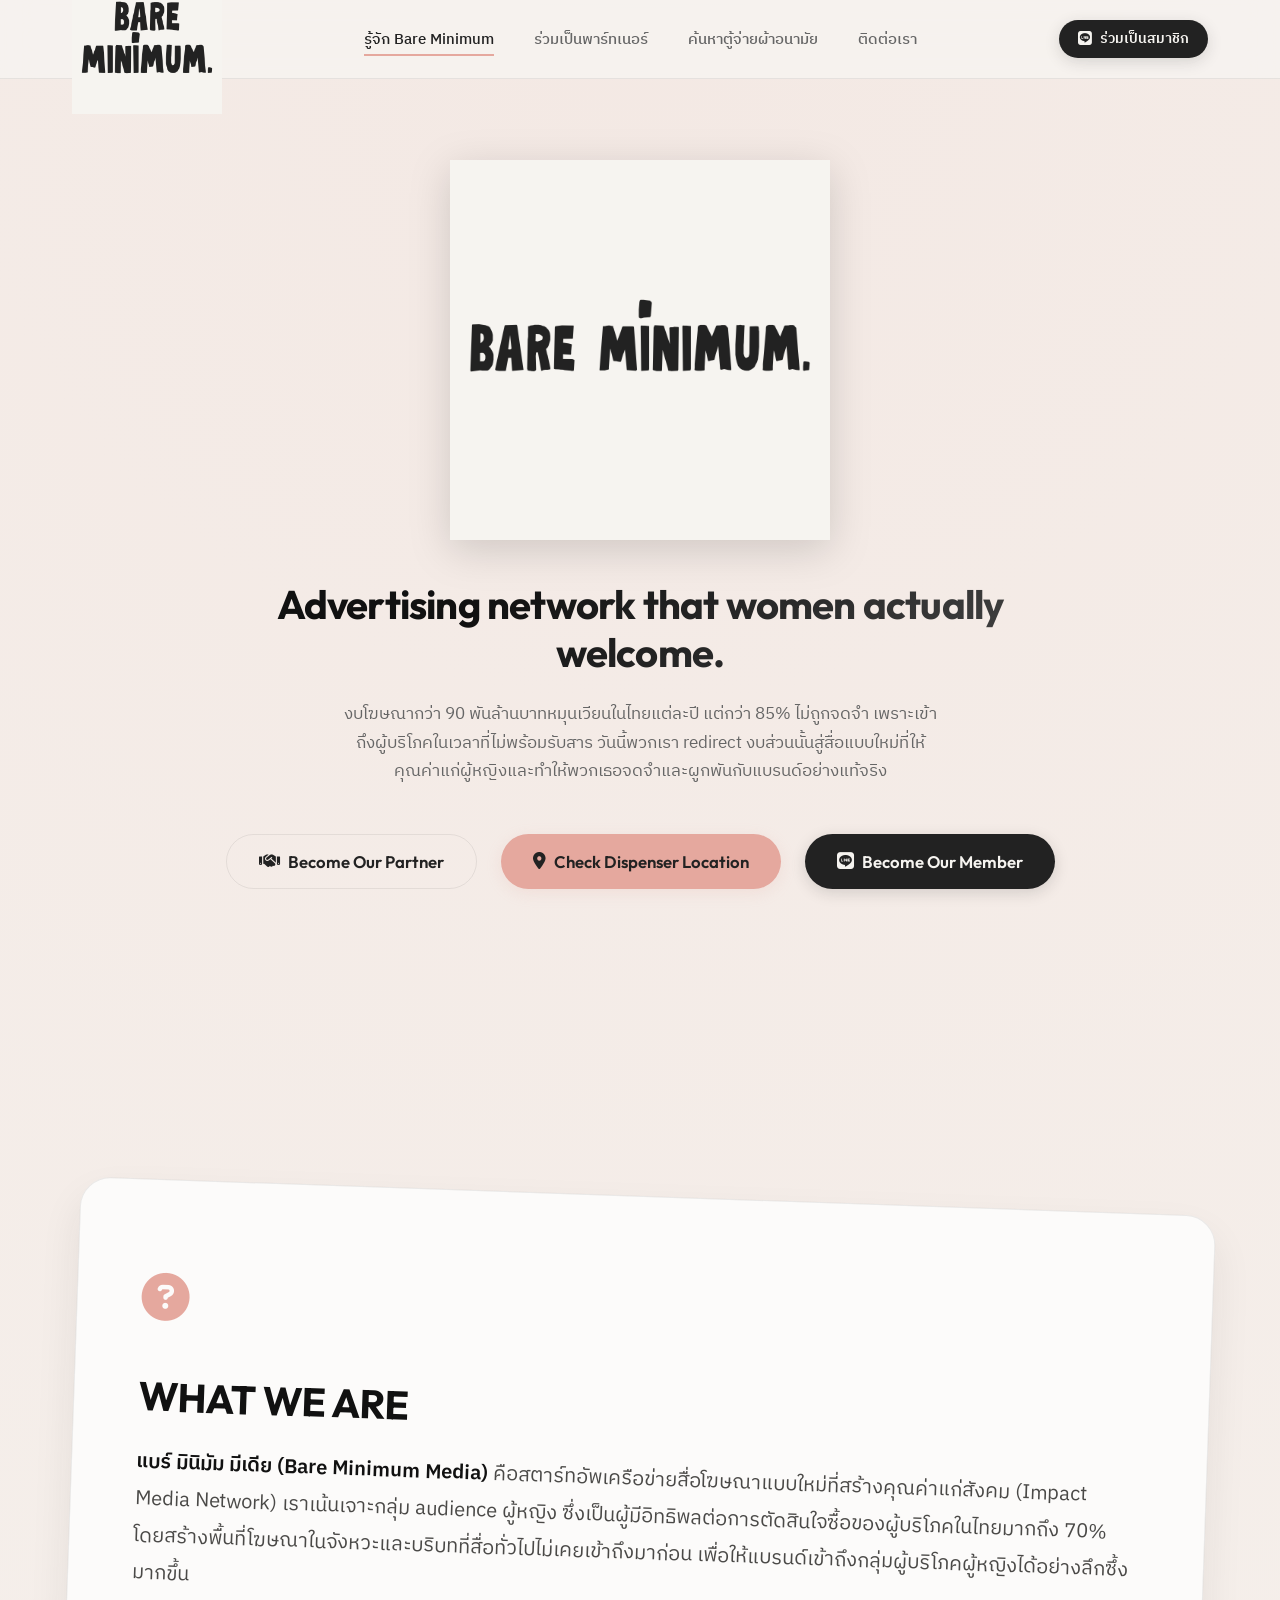
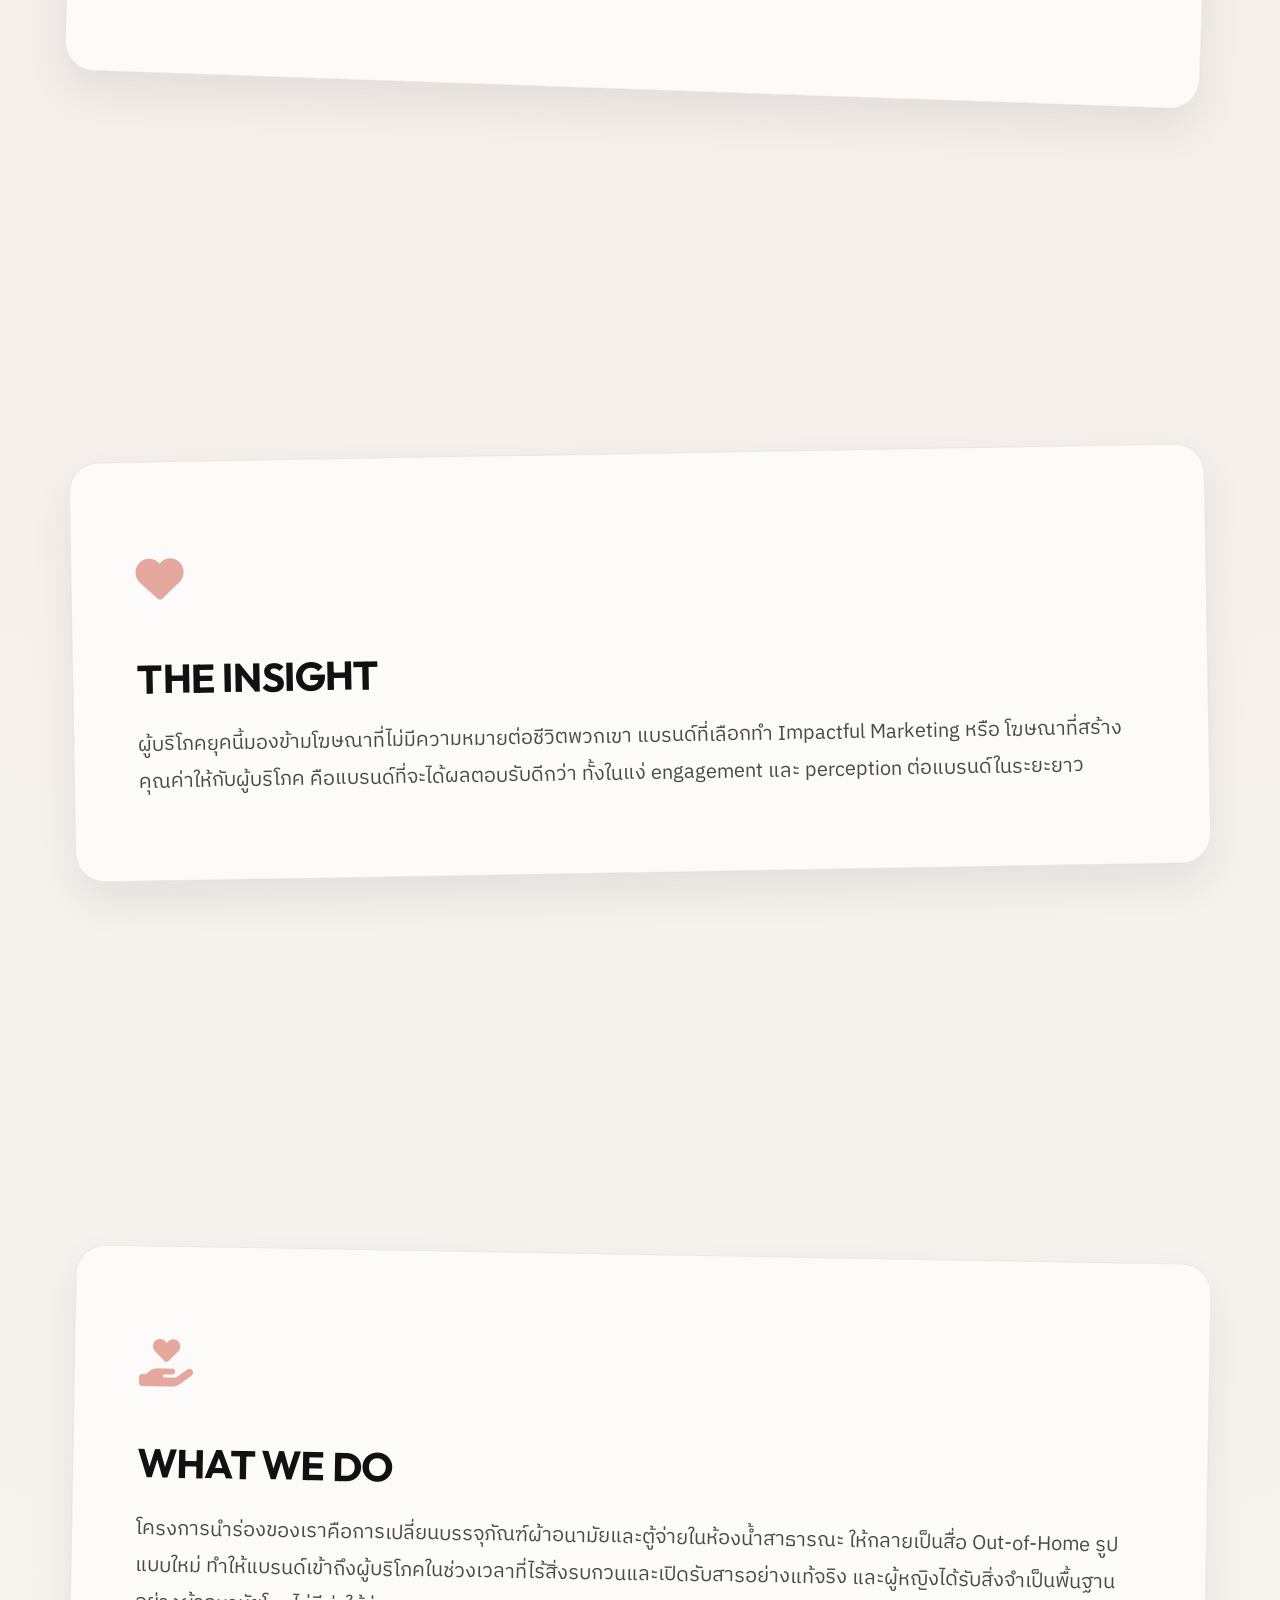
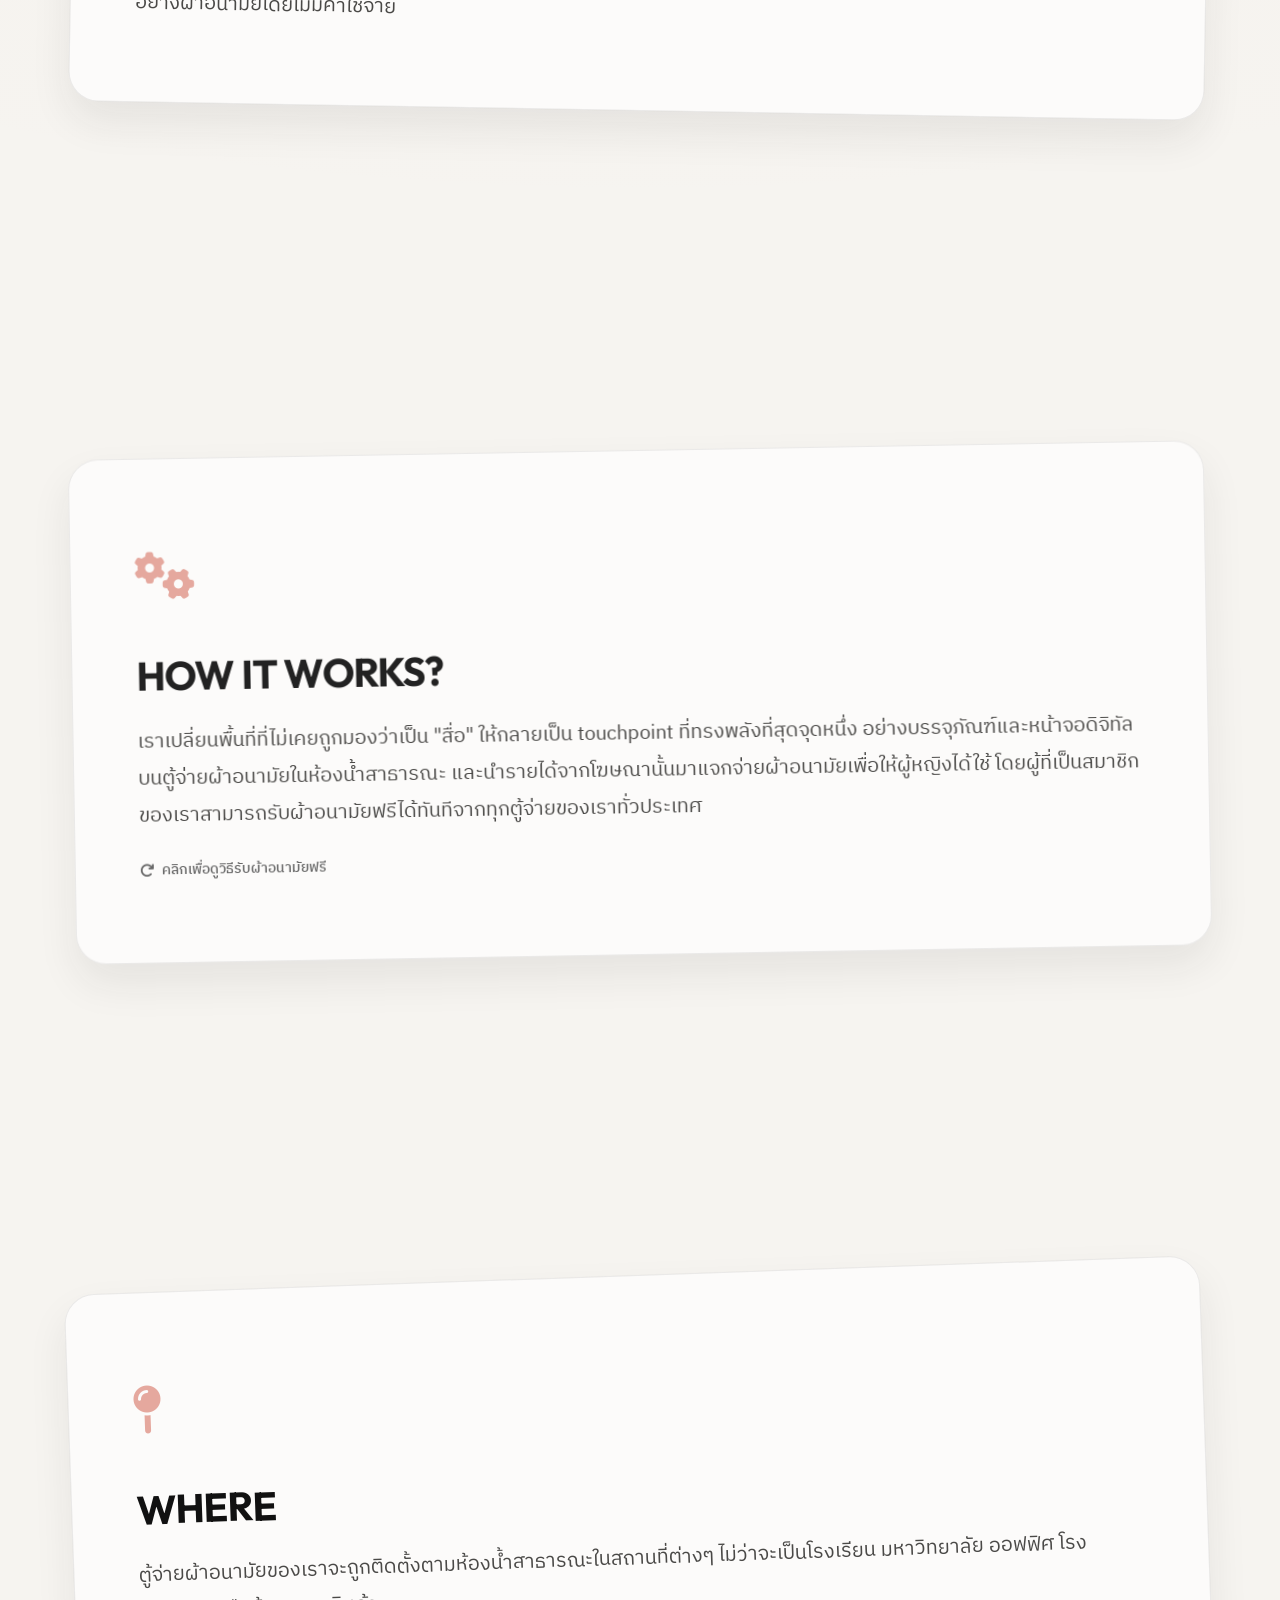
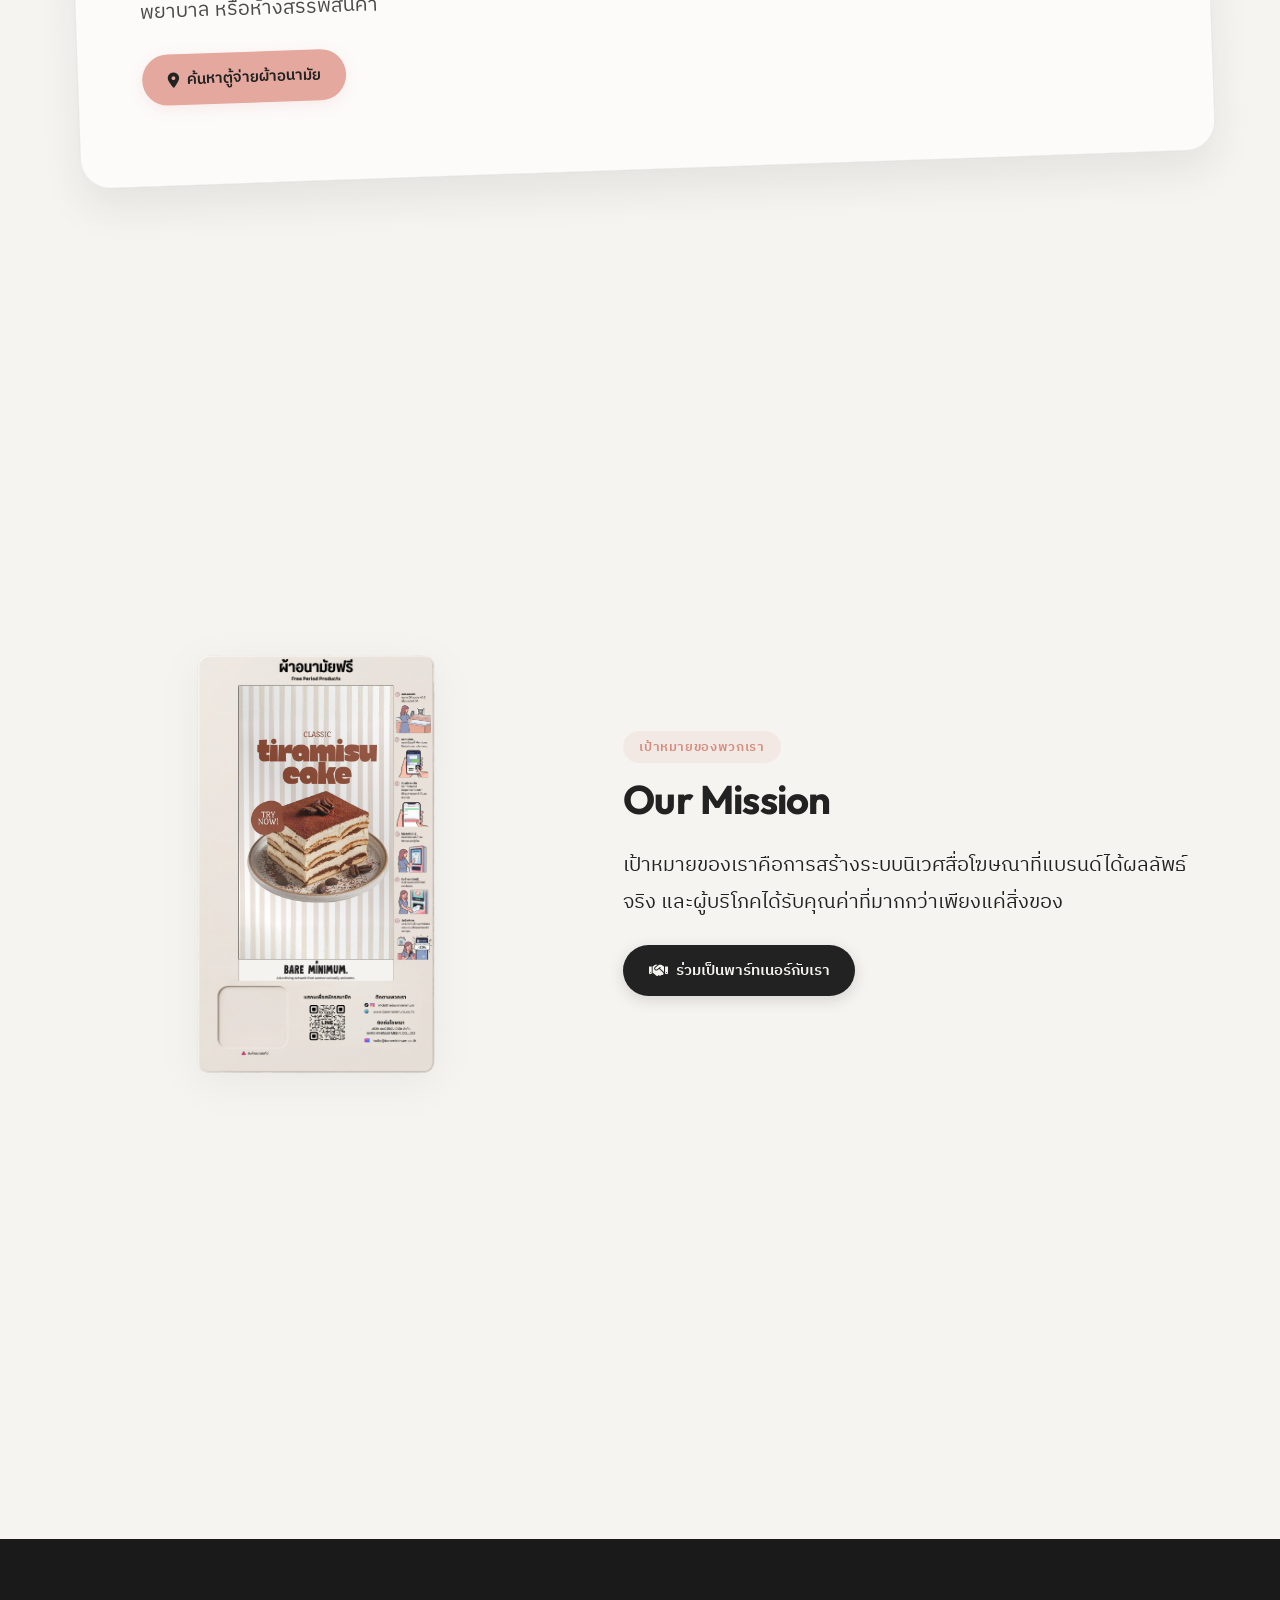
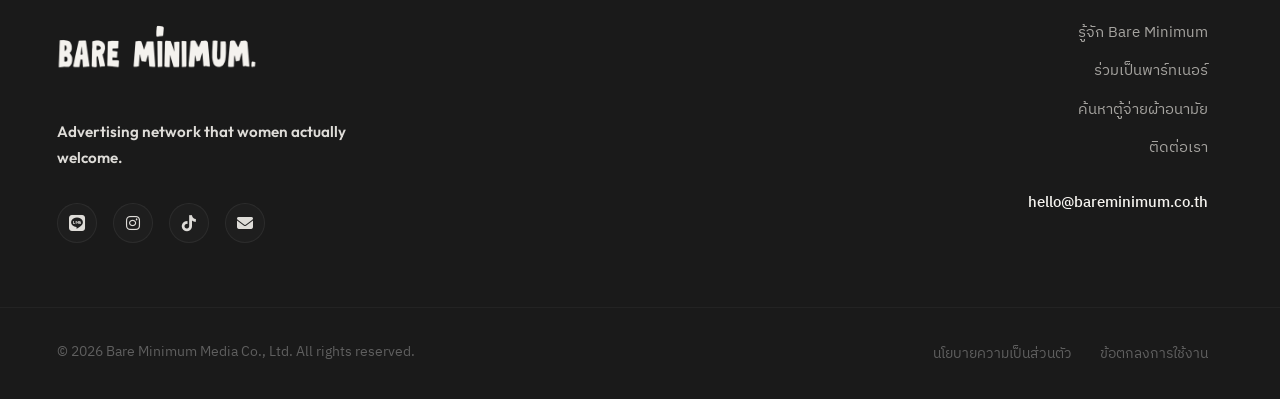
==== index.html @ 9dc44854 "refactor: rename .mission-logo-img to .mission-dispenser-img and update SVG assets" ====
<!DOCTYPE html>
<html lang="th">

<head>
    <meta charset="UTF-8">
    <meta name="viewport" content="width=device-width, initial-scale=1.0">
    <title>Bare Minimum Media | เครือข่ายสื่อโฆษณาเพื่อผู้หญิง</title>

    <!-- SEO Meta Tags -->
    <meta name="description"
        content="Bare Minimum Media เครือข่ายสื่อโฆษณา Out-of-Home (OOH) รูปแบบใหม่ในประเทศไทย เจาะกลุ่มเป้าหมายผู้หญิง 100% ผ่านนวัตกรรมการแจกผ้าอนามัยฟรีด้วยโมเดลโฆษณาที่ให้คุณค่าแก่สังคม">
    <meta name="keywords"
        content="สื่อโฆษณา OOH, OOH Media, Media Network, สื่อโฆษณานอกบ้าน, โฆษณาเจาะกลุ่มผู้หญิง, Impact Media Network, โฆษณาในห้องน้ำ, สื่อทางเลือกใหม่, ผ้าอนามัยฟรี, ตู้จ่ายผ้าอนามัย, สตาร์ทอัพไทย, Bare Minimum, Bare Minimum Media">

    <!-- Open Graph Meta Tags -->
    <meta property="og:title" content="Bare Minimum Media | เครือข่ายสื่อโฆษณาเพื่อผู้หญิง">
    <meta property="og:description"
        content="เครือข่ายสื่อโฆษณา Out-of-Home (OOH) รูปแบบใหม่ในประเทศไทย เจาะกลุ่มเป้าหมายผู้หญิง 100% ผ่านนวัตกรรมการแจกผ้าอนามัยฟรี">
    <meta property="og:image" content="assets/Logo.png">
    <meta property="og:type" content="website">

    <!-- Fonts -->
    <link rel="preconnect" href="https://fonts.googleapis.com">
    <link rel="preconnect" href="https://fonts.gstatic.com" crossorigin>
    <link
        href="https://fonts.googleapis.com/css2?family=Outfit:wght@300;400;600;700;800&family=IBM+Plex+Sans+Thai:wght@300;400;500;600;700&display=swap"
        rel="stylesheet">

    <!-- FontAwesome for Icons -->
    <link rel="stylesheet" href="https://cdnjs.cloudflare.com/ajax/libs/font-awesome/6.4.0/css/all.min.css">

    <!-- Custom CSS -->
    <link rel="stylesheet" href="style.css?v=3.0">
</head>

<body>

    <!-- Navigation Header -->
    <header class="header">
        <div class="nav-container">
            <a href="#" class="logo-link">
                <img src="assets/2.png" alt="Bare Minimum Logo" class="header-logo">
            </a>

            <nav class="nav-menu">
                <a href="./" class="nav-link">รู้จัก Bare Minimum</a>
                <a href="advertisers" class="nav-link">ร่วมเป็นพาร์ทเนอร์</a>
                <a href="locations" class="nav-link">ค้นหาตู้จ่ายผ้าอนามัย</a>
                <a href="contact" class="nav-link">ติดต่อเรา</a>
            </nav>

            <div class="nav-actions">
                <a href="https://lin.ee/QVbHF6t" class="btn btn-primary btn-sm btn-member-trigger">
                    <i class="fab fa-line"></i> ร่วมเป็นสมาชิก
                </a>
            </div>

            <button class="mobile-menu-toggle" id="menu-toggle" aria-label="Toggle Menu">
                <span class="bar"></span>
                <span class="bar"></span>
                <span class="bar"></span>
            </button>
        </div>
    </header>

    <!-- Mobile Navigation Drawer -->
    <div class="mobile-nav" id="mobile-nav">
        <a href="./" class="mobile-nav-link">รู้จัก Bare Minimum</a>
        <a href="advertisers" class="mobile-nav-link">ร่วมเป็นพาร์ทเนอร์</a>
        <a href="locations" class="mobile-nav-link">ค้นหาตู้จ่ายผ้าอนามัย</a>
        <a href="contact" class="mobile-nav-link">ติดต่อเรา</a>
        <a href="https://lin.ee/QVbHF6t" class="btn btn-primary btn-member-trigger" style="margin-top: 1.5rem;">
            <i class="fab fa-line"></i> ร่วมเป็นสมาชิก
        </a>
    </div>

    <!-- Main Content -->
    <main>

        <!-- Hero & Introduction Section -->
        <section id="about" class="hero-section">
            <div class="container hero-container">
                <!-- Center Big Logo -->
                <div class="hero-logo-wrapper">
                    <img src="assets/Logo.png" alt="Bare Minimum Logo" class="hero-logo" id="hero-logo-img">
                </div>

                <h1 class="hero-tagline">Advertising network that women actually welcome.</h1>
                <p class="hero-description-main">
                    งบโฆษณากว่า 90 พันล้านบาทหมุนเวียนในไทยแต่ละปี แต่กว่า 85% ไม่ถูกจดจำ
                    เพราะเข้าถึงผู้บริโภคในเวลาที่ไม่พร้อมรับสาร
                    วันนี้พวกเรา redirect
                    งบส่วนนั้นสู่สื่อแบบใหม่ที่ให้คุณค่าแก่ผู้หญิงและทำให้พวกเธอจดจำและผูกพันกับแบรนด์อย่างแท้จริง
                </p>
                <!--<p class="hero-subtitle-english">Advertising network that women actually welcome.</p>-->

                <!-- 3 Quick Action Buttons -->
                <div class="hero-buttons">
                    <a href="advertisers" class="btn btn-outline btn-lg">
                        <i class="fas fa-handshake"></i> Become Our Partner
                    </a>
                    <a href="locations" class="btn btn-secondary btn-lg">
                        <i class="fas fa-map-marker-alt"></i> Check Dispenser Location
                    </a>
                    <a href="https://lin.ee/QVbHF6t" class="btn btn-primary btn-lg btn-member-trigger">
                        <i class="fab fa-line"></i> Become Our Member
                    </a>
                </div>

                <!-- Intro Details Sticky Stacking Section -->
                <div class="intro-stack-container">
                    <!-- Card 1: "WHAT WE ARE" -->
                    <div class="intro-sticky-wrapper" style="--card-index: 0;">
                        <div class="intro-card intro-stacked-card card-rotate-2" data-reveal>
                            <div class="card-icon"><i class="fas fa-question-circle"></i></div>
                            <h2>WHAT WE ARE</h2>
                            <p><strong>แบร์ มินิมัม มีเดีย (Bare Minimum Media)</strong>
                                คือสตาร์ทอัพเครือข่ายสื่อโฆษณาแบบใหม่ที่สร้างคุณค่าแก่สังคม (Impact Media Network)
                                เราเน้นเจาะกลุ่ม audience ผู้หญิง
                                ซึ่งเป็นผู้มีอิทธิพลต่อการตัดสินใจซื้อของผู้บริโภคในไทยมากถึง 70%
                                โดยสร้างพื้นที่โฆษณาในจังหวะและบริบทที่สื่อทั่วไปไม่เคยเข้าถึงมาก่อน
                                เพื่อให้แบรนด์เข้าถึงกลุ่มผู้บริโภคผู้หญิงได้อย่างลึกซึ้งมากขึ้น
                            </p>
                        </div>
                    </div>

                    <!-- Card 2: THE INSIGHT -->
                    <div class="intro-sticky-wrapper" style="--card-index: 1;">
                        <div class="intro-card intro-stacked-card card-rotate-neg-1" data-reveal>
                            <div class="card-icon"><i class="fas fa-heart"></i></div>
                            <h2>THE INSIGHT</h2>
                            <p>ผู้บริโภคยุคนี้มองข้ามโฆษณาที่ไม่มีความหมายต่อชีวิตพวกเขา
                                แบรนด์ที่เลือกทำ Impactful Marketing หรือ โฆษณาที่สร้างคุณค่าให้กับผู้บริโภค
                                คือแบรนด์ที่จะได้ผลตอบรับดีกว่า ทั้งในแง่ engagement และ perception ต่อแบรนด์ในระยะยาว
                            </p>
                        </div>
                    </div>

                    <!-- Card 3: "WHAT WE DO" -->
                    <div class="intro-sticky-wrapper" style="--card-index: 2;">
                        <div class="intro-card intro-stacked-card card-rotate-1" data-reveal>
                            <div class="card-icon"><i class="fas fa-hand-holding-heart"></i></div>
                            <h2>WHAT WE DO</h2>
                            <p>โครงการนำร่องของเราคือการเปลี่ยนบรรจุภัณฑ์ผ้าอนามัยและตู้จ่ายในห้องน้ำสาธารณะ
                                ให้กลายเป็นสื่อ Out-of-Home รูปแบบใหม่
                                ทำให้แบรนด์เข้าถึงผู้บริโภคในช่วงเวลาที่ไร้สิ่งรบกวนและเปิดรับสารอย่างแท้จริง
                                และผู้หญิงได้รับสิ่งจำเป็นพื้นฐานอย่างผ้าอนามัยโดยไม่มีค่าใช้จ่าย
                            </p>
                        </div>
                    </div>

                    <!-- Card 4: HOW IT WORKS? -->
                    <div class="intro-sticky-wrapper" style="--card-index: 3;">
                        <div class="intro-stacked-card card-rotate-neg-1 flip-card-container" data-reveal
                            id="how-it-works-card">
                            <div class="flip-card-inner">
                                <div class="flip-card-front">
                                    <div class="card-icon"><i class="fas fa-cogs"></i></div>
                                    <h2>HOW IT WORKS?</h2>
                                    <p>เราเปลี่ยนพื้นที่ที่ไม่เคยถูกมองว่าเป็น "สื่อ"
                                        ให้กลายเป็น touchpoint ที่ทรงพลังที่สุดจุดหนึ่ง
                                        อย่างบรรจุภัณฑ์และหน้าจอดิจิทัลบนตู้จ่ายผ้าอนามัยในห้องน้ำสาธารณะ
                                        และนำรายได้จากโฆษณานั้นมาแจกจ่ายผ้าอนามัยเพื่อให้ผู้หญิงได้ใช้
                                        โดยผู้ที่เป็นสมาชิกของเราสามารถรับผ้าอนามัยฟรีได้ทันทีจากทุกตู้จ่ายของเราทั่วประเทศ
                                    </p>
                                    <div class="click-to-flip-hint">
                                        <i class="fas fa-redo"></i> คลิกเพื่อดูวิธีรับผ้าอนามัยฟรี
                                    </div>
                                </div>
                                <div class="flip-card-back">
                                    <div class="flip-back-header">
                                        <h2>HOW IT WORKS?</h2>
                                        <div class="click-to-flip-back">
                                            <i class="fas fa-redo"></i> คลิกเพื่อกลับ
                                        </div>
                                    </div>
                                    <div class="timeline-container">
                                        <div class="timeline-step">
                                            <div class="step-num">1</div>
                                            <div class="step-icon"><i class="fab fa-line"></i></div>
                                            <div class="step-content">
                                                <h4>ร่วมเป็นสมาชิก</h4>
                                                <p>แอด LINE OA จากหน้าเว็บ</p>
                                            </div>
                                        </div>
                                        <div class="timeline-arrow"><i class="fas fa-chevron-right"></i></div>
                                        <div class="timeline-step">
                                            <div class="step-num">2</div>
                                            <div class="step-icon"><i class="fas fa-user-check"></i></div>
                                            <div class="step-content">
                                                <h4>ลงทะเบียน</h4>
                                                <p>กรอกข้อมูลที่เมนู "Member Details" ใน rich menu </p>
                                            </div>
                                        </div>
                                        <div class="timeline-arrow"><i class="fas fa-chevron-right"></i></div>
                                        <div class="timeline-step">
                                            <div class="step-num">3</div>
                                            <div class="step-icon"><i class="fas fa-key"></i></div>
                                            <div class="step-content">
                                                <h4>รับรหัส 6 หลัก</h4>
                                                <p>กดปุ่ม "Request Dispense Code" ที่ด้านล่างของหน้าเว็บลงทะเบียน</p>
                                            </div>
                                        </div>
                                        <div class="timeline-arrow"><i class="fas fa-chevron-right"></i></div>
                                        <div class="timeline-step">
                                            <div class="step-num">4</div>
                                            <div class="step-icon"><i class="fas fa-calculator"></i></div>
                                            <div class="step-content">
                                                <h4>ใส่รหัสที่หน้าตู้</h4>
                                                <p>กรอกรหัสลงบนหน้าจอดิจิทัลของตู้จ่าย</p>
                                            </div>
                                        </div>
                                        <div class="timeline-arrow"><i class="fas fa-chevron-right"></i></div>
                                        <div class="timeline-step">
                                            <div class="step-num">5</div>
                                            <div class="step-icon"><i class="fas fa-gift"></i></div>
                                            <div class="step-content">
                                                <h4>รับผ้าอนามัยฟรี</h4>
                                                <p>รับผ้าอนามัยได้ทันทีจากช่องรับ</p>
                                            </div>
                                        </div>
                                        <div class="timeline-arrow"><i class="fas fa-chevron-right"></i></div>
                                        <div class="timeline-step">
                                            <div class="step-num">6</div>
                                            <div class="step-icon"><i class="fas fa-star"></i></div>
                                            <div class="step-content">
                                                <h4>รับดีลพิเศษ</h4>
                                                <p>รอรับโปรโมชั่นและดีลพิเศษจากแบรนด์โปรดส่งตรงถึงแชทคุณ</p>
                                            </div>
                                        </div>
                                    </div>
                                </div>
                            </div>
                        </div>
                    </div>



                    <!-- Card 5: WHERE -->
                    <div class="intro-sticky-wrapper" style="--card-index: 4;">
                        <div class="intro-card intro-stacked-card card-rotate-neg-2" data-reveal>
                            <div class="card-icon"><i class="fas fa-map-pin"></i></div>
                            <h2>WHERE</h2>
                            <p>ตู้จ่ายผ้าอนามัยของเราจะถูกติดตั้งตามห้องน้ำสาธารณะในสถานที่ต่างๆ
                                ไม่ว่าจะเป็นโรงเรียน มหาวิทยาลัย ออฟฟิศ โรงพยาบาล หรือห้างสรรพสินค้า
                            </p>
                            <a href="locations" class="btn btn-secondary btn-where" style="margin-top: 1.5rem;">
                                <i class="fas fa-map-marker-alt"></i> ค้นหาตู้จ่ายผ้าอนามัย
                            </a>
                        </div>
                    </div>
                </div>
            </div>
        </section>

        <!-- Divider Wave / Line 
        <div class="section-divider"></div> -->

        <!-- Our Mission Section -->
        <section class="mission-section" data-reveal>
            <div class="container mission-container">
                <!-- Left: Logo -->
                <div class="mission-image">
                    <img src="assets/Dispenser Mockup.svg" alt="Bare Minimum Pads Dispenser"
                        class="mission-dispenser-img">
                </div>
                <!-- Right: Content -->
                <div class="mission-content">
                    <span class="section-badge">เป้าหมายของพวกเรา</span>
                    <h2>Our Mission</h2>
                    <p class="mission-text">
                        เป้าหมายของเราคือการสร้างระบบนิเวศสื่อโฆษณาที่แบรนด์ได้ผลลัพธ์จริง
                        และผู้บริโภคได้รับคุณค่าที่มากกว่าเพียงแค่สิ่งของ
                    </p>
                    <a href="advertisers" class="btn btn-primary" style="margin-top: 1.5rem;">
                        <i class="fas fa-handshake"></i> ร่วมเป็นพาร์ทเนอร์กับเรา
                    </a>
                </div>
            </div>
        </section>



    </main>

    <!-- Footer -->
    <footer class="footer">
        <div class="container footer-container">
            <div class="footer-brand">
                <a href="#" class="logo-link">
                    <img src="assets/3.png" alt="Bare Minimum Logo" class="footer-logo">
                </a>
                <p class="footer-english-text">Advertising network that women actually welcome.</p>
                <div class="social-links">
                    <a href="https://lin.ee/QVbHF6t" target="_blank" aria-label="LINE"><i class="fab fa-line"></i></a>
                    <a href="https://www.instagram.com/didthebareminimum?igsh=MXNhOTF0OTR0cHQ2Nw%3D%3D&utm_source=qr"
                        target="_blank" aria-label="Instagram"><i class="fab fa-instagram"></i></a>
                    <a href="https://www.tiktok.com/@didthebareminimum?_r=1&_t=ZS-9819Ub12t3R" target="_blank"
                        aria-label="TikTok"><i class="fab fa-tiktok"></i></a>
                    <a href="mailto:hello@bareminimum.co.th" aria-label="Gmail"><i class="fas fa-envelope"></i></a>
                </div>
            </div>

            <div class="footer-links-group">
                <div class="footer-links-col">
                    <a href="./">รู้จัก Bare Minimum</a>
                    <a href="advertisers">ร่วมเป็นพาร์ทเนอร์</a>
                    <a href="locations">ค้นหาตู้จ่ายผ้าอนามัย</a>
                    <a href="contact">ติดต่อเรา</a>
                    <a href="mailto:hello@bareminimum.co.th" class="footer-email-link">hello@bareminimum.co.th</a>
                </div>
            </div>
        </div>
        <div class="footer-bottom">
            <div class="container footer-bottom-container">
                <p>&copy; 2026 Bare Minimum Media Co., Ltd. All rights reserved. </p>
                <div class="footer-meta-links">
                    <a href="#">นโยบายความเป็นส่วนตัว</a>
                    <a href="#">ข้อตกลงการใช้งาน</a>
                </div>
            </div>
        </div>
    </footer>

    <!-- MODAL: LINE QR Code (For Desktop users to easily scan and open LIFF) -->
    <div class="modal" id="modal-member">
        <div class="modal-content text-center">
            <button class="modal-close" aria-label="Close modal">&times;</button>
            <h3 class="modal-title">ร่วมเป็นสมาชิก Bare Minimum</h3>
            <p class="modal-subtitle">สแกน QR Code ด้านล่างผ่านสมาร์ตโฟนของคุณเพื่อแอด LINE OA
                และเริ่มรับผ้าอนามัยฟรีได้ทันที</p>
            <div class="qr-container">
                <img src="https://qr-official.line.me/gs/M_489gqvbh_BW.png?oat_content=qr" alt="LINE QR Code"
                    class="qr-img"
                    style="width: 200px; height: 200px; margin: 1rem auto; display: block; border-radius: 12px; box-shadow: 0 4px 12px rgba(0,0,0,0.1);">
                <div class="line-badge-container">
                    <span class="line-badge"><i class="fab fa-line"></i> LINE @489gqvbh</span>
                </div>
            </div>
            <div class="modal-footer">
                <a href="https://lin.ee/QVbHF6t" target="_blank" class="btn btn-outline btn-sm">หรือคลิกที่นี่</a>
            </div>
        </div>
    </div>



    <!-- Toast Notification for Successful Form Submissions -->
    <div class="toast" id="toast">
        <div class="toast-content">
            <i class="fas fa-check-circle toast-icon"></i>
            <div class="toast-text">
                <h4 class="toast-title">ส่งข้อมูลสำเร็จ!</h4>
                <p class="toast-message">เจ้าหน้าที่ของ Bare Minimum จะติดต่อกลับหาท่านโดยเร็วที่สุด</p>
            </div>
        </div>
    </div>

    <!-- Custom JS -->
    <script src="script.js?v=3.0"></script>
</body>

</html>
---- style.css ----
/* CSS Reset & Variables */
:root {
    --color-primary: #f6f4f0; /* Cream background */
    --color-secondary: #222222; /* Dark text and accents */
    --color-accent: #E5A89E; /* Soft rose gold accent */
    --color-accent-hover: #D48C7F;
    --color-text-dark: #f6f4f0; /* Light text for dark containers */
    --color-text-light: #222222; /* Main dark text */
    --color-text-muted: #666666; /* Muted text for readability on light bg */
    
    --bg-dark: #f6f4f0; /* Main site background */
    --bg-light: #222222; /* Contoured dark element background */
    --bg-card: rgba(34, 34, 34, 0.03); /* Translucent dark tint for cards */
    --border-light: rgba(34, 34, 34, 0.08); /* Soft borders for light background */
    
    --font-heading: 'Outfit', 'IBM Plex Sans Thai', sans-serif;
    --font-body: 'IBM Plex Sans Thai', sans-serif;
    
    --transition-smooth: all 0.4s cubic-bezier(0.16, 1, 0.3, 1);
    --transition-quick: all 0.2s ease;
    
    --shadow-premium: 0 20px 40px rgba(0, 0, 0, 0.08);
    --shadow-soft: 0 10px 30px rgba(0, 0, 0, 0.04);
    --shadow-inset: inset 0 2px 4px rgba(0, 0, 0, 0.02);
}

* {
    margin: 0;
    padding: 0;
    box-sizing: border-box;
}

html {
    scroll-behavior: smooth;
    font-size: 16px;
    background-color: var(--bg-dark);
    color: var(--color-text-light);
    font-family: var(--font-body);
    -webkit-font-smoothing: antialiased;
}

body {
    overflow-x: hidden;
}

/* Typography styling */
h1, h2, h3, h4, h5, h6 {
    font-family: var(--font-heading);
    font-weight: 700;
    line-height: 1.2;
    letter-spacing: -0.02em;
}

p {
    font-weight: 400;
    line-height: 1.7;
    color: #4a4947; /* Darker grey body text for readibility */
}

strong {
    font-weight: 600;
    color: #111111;
}

/* Layout Utilities */
.container {
    width: 100%;
    max-width: 1200px;
    margin: 0 auto;
    padding: 0 2rem;
}

/* Header & Navigation */
.header {
    position: fixed;
    top: 0;
    left: 0;
    width: 100%;
    z-index: 1000;
    background: rgba(246, 244, 240, 0.85); /* Transparent cream */
    backdrop-filter: blur(16px);
    -webkit-backdrop-filter: blur(16px);
    border-bottom: 1px solid var(--border-light);
    transition: var(--transition-smooth);
}

.header.scrolled {
    padding: 0.75rem 0;
    background: rgba(246, 244, 240, 0.98);
    box-shadow: 0 10px 30px rgba(0, 0, 0, 0.05);
}

.nav-container {
    display: flex;
    justify-content: space-between;
    align-items: center;
    max-width: 1200px;
    margin: 0 auto;
    padding: 1.2rem 2rem;
    transition: var(--transition-smooth);
}

.logo-text {
    font-family: var(--font-heading);
    font-weight: 800;
    font-size: 1.35rem;
    color: var(--color-text-light);
    text-decoration: none;
    letter-spacing: 0.15em;
    display: flex;
    align-items: center;
}

.logo-link {
    display: flex;
    align-items: center;
    text-decoration: none;
}

.header-logo {
    height: 150px;
    width: auto;
    object-fit: contain;
    margin-top: -55px;
    margin-bottom: -55px;
    transition: var(--transition-smooth);
}

.header.scrolled .header-logo {
    height: 120px;
    margin-top: -44px;
    margin-bottom: -44px;
}

.header-logo:hover {
    transform: scale(1.05);
}

.logo-dot {
    display: inline-block;
    width: 8px;
    height: 8px;
    background-color: var(--color-accent);
    border-radius: 50%;
    margin-right: 8px;
    box-shadow: 0 0 10px var(--color-accent);
}

.nav-menu {
    display: flex;
    gap: 2.5rem;
}

.nav-link {
    color: var(--color-text-muted);
    text-decoration: none;
    font-size: 0.95rem;
    font-weight: 500;
    transition: var(--transition-quick);
    position: relative;
    padding: 0.25rem 0;
}

.nav-link::after {
    content: '';
    position: absolute;
    bottom: 0;
    left: 0;
    width: 0;
    height: 2px;
    background-color: var(--color-accent);
    transition: var(--transition-quick);
}

.nav-link:hover {
    color: var(--color-text-light);
}

.nav-link:hover::after {
    width: 100%;
}

.nav-actions {
    display: flex;
    align-items: center;
}

/* Buttons */
.btn {
    display: inline-flex;
    align-items: center;
    justify-content: center;
    gap: 8px;
    padding: 0.8rem 1.6rem;
    border-radius: 50px;
    font-family: var(--font-heading);
    font-weight: 600;
    font-size: 0.95rem;
    text-decoration: none;
    cursor: pointer;
    transition: var(--transition-smooth);
    border: none;
}

.btn-sm {
    padding: 0.5rem 1.2rem;
    font-size: 0.85rem;
}

.btn-lg {
    padding: 1rem 2rem;
    font-size: 1.05rem;
}

.btn-full {
    width: 100%;
}

.btn-primary {
    background-color: var(--color-secondary); /* Dark buttons in light theme */
    color: var(--color-primary);
    box-shadow: 0 4px 15px rgba(34, 34, 34, 0.15);
}

.btn-primary:hover {
    background-color: #333333;
    transform: translateY(-2px);
    box-shadow: 0 6px 20px rgba(34, 34, 34, 0.25);
}

.btn-secondary {
    background-color: var(--color-accent); /* Rose Accent for secondary CTA */
    color: var(--color-secondary);
    box-shadow: 0 4px 15px rgba(229, 168, 158, 0.2);
}

.btn-secondary:hover {
    background-color: var(--color-accent-hover);
    transform: translateY(-2px);
    box-shadow: 0 6px 20px rgba(229, 168, 158, 0.3);
}

.btn-outline {
    background-color: transparent;
    color: var(--color-text-light);
    border: 1px solid var(--border-light);
}

.btn-outline:hover {
    background-color: rgba(34, 34, 34, 0.03);
    border-color: var(--color-text-light);
    transform: translateY(-2px);
}

/* Mobile Toggle */
.mobile-menu-toggle {
    display: none;
    flex-direction: column;
    justify-content: space-between;
    width: 24px;
    height: 18px;
    background: transparent;
    border: none;
    cursor: pointer;
}

.mobile-menu-toggle .bar {
    width: 100%;
    height: 2px;
    background-color: var(--color-text-light);
    border-radius: 2px;
    transition: var(--transition-quick);
}

/* Mobile Navigation */
.mobile-nav {
    position: fixed;
    top: 0;
    right: -100%;
    width: 80%;
    max-width: 320px;
    height: 100vh;
    background-color: #edeae5; /* Clean light mobile drawer */
    z-index: 999;
    display: flex;
    flex-direction: column;
    padding: 6rem 2rem 2rem;
    gap: 1.5rem;
    box-shadow: -10px 0 30px rgba(0, 0, 0, 0.05);
    transition: var(--transition-smooth);
    border-left: 1px solid var(--border-light);
}

.mobile-nav.active {
    right: 0;
}

.mobile-nav-link {
    color: var(--color-text-muted);
    text-decoration: none;
    font-size: 1.2rem;
    font-weight: 500;
    padding: 0.5rem 0;
    border-bottom: 1px solid rgba(0, 0, 0, 0.05);
}

.mobile-nav-link:hover {
    color: var(--color-text-light);
}

/* Hero Section */
.hero-section {
    position: relative;
    padding: 10rem 0 7rem;
    display: flex;
    align-items: center;
    justify-content: center;
    background: radial-gradient(circle at top, rgba(229, 168, 158, 0.15) 0%, rgba(246, 244, 240, 0) 65%);
}

.hero-container {
    display: flex;
    flex-direction: column;
    align-items: center;
    text-align: center;
}

.hero-logo-wrapper {
    position: relative;
    width: 380px;
    height: 380px;
    margin-bottom: 2.5rem;
    display: flex;
    align-items: center;
    justify-content: center;
    border-radius: 50%;
    background: radial-gradient(circle, rgba(34, 34, 34, 0.02) 0%, rgba(34, 34, 34, 0) 70%);
}

.hero-logo {
    max-width: 100%;
    max-height: 100%;
    object-fit: contain;
    filter: drop-shadow(0 10px 20px rgba(0, 0, 0, 0.15));
    transition: var(--transition-smooth);
}

.hero-logo:hover {
    transform: scale(1.08) rotate(2deg);
}

.hero-tagline {
    font-size: 2.5rem;
    line-height: 1.2;
    margin-bottom: 1.5rem;
    max-width: 800px;
    background: linear-gradient(135deg, #111111 30%, #444444 100%);
    -webkit-background-clip: text;
    background-clip: text;
    -webkit-text-fill-color: transparent;
}

.hero-description-main {
    font-size: 1.05rem;
    max-width: 600px;
    margin-bottom: 3rem;
    color: var(--color-text-muted);
}

.hero-subtitle-english {
    font-family: var(--font-heading);
    font-size: 1.45rem;
    font-weight: 700;
    color: #333333;
    margin-top: 1.5rem;
    margin-bottom: 3.2rem;
    letter-spacing: -0.01em;
}

.hero-buttons {
    display: flex;
    gap: 1.5rem;
    margin-bottom: 5rem;
    flex-wrap: wrap;
    justify-content: center;
}

/* Intro Grid Card system */
.intro-grid {
    display: flex;
    flex-wrap: wrap;
    gap: 2rem;
    width: 100%;
    margin-top: 2rem;
}

.intro-card {
    background-color: var(--bg-card);
    border: 1px solid var(--border-light);
    border-radius: 20px;
    padding: 2.5rem;
    text-align: left;
    box-shadow: var(--shadow-inset);
    transition: var(--transition-smooth);
    position: relative;
    overflow: hidden;
    flex: 1 1 calc(50% - 1rem);
    min-width: 300px;
}

.intro-card-full {
    flex: 1 1 100% !important;
    padding: 3.5rem 4rem !important;
}

.intro-card-full h2 {
    font-size: 2.2rem;
    margin-bottom: 1.2rem;
}

.intro-card-full p {
    font-size: 1.15rem;
    line-height: 1.75;
    max-width: 85%;
}

.intro-card::before {
    content: '';
    position: absolute;
    top: 0;
    left: 0;
    width: 4px;
    height: 100%;
    background-color: var(--color-secondary);
    opacity: 0;
    transition: var(--transition-quick);
}

.intro-card:hover {
    transform: translateY(-5px);
    background-color: rgba(34, 34, 34, 0.05);
    border-color: rgba(34, 34, 34, 0.12);
    box-shadow: var(--shadow-premium);
}

.intro-card:hover::before {
    opacity: 1;
}

.card-icon {
    font-size: 2rem;
    color: var(--color-accent);
    margin-bottom: 1.5rem;
    display: inline-block;
}

.intro-card h2 {
    font-size: 1.5rem;
    margin-bottom: 1rem;
    color: #111111;
}

.intro-card p {
    font-size: 1rem;
    line-height: 1.6;
}

/* Intro Stacking Cards Layout */
.intro-stack-container {
    display: flex;
    flex-direction: column;
    align-items: center;
    position: relative;
    width: 100%;
    margin-top: 4rem; /* Spacing after hero content */
}

.intro-sticky-wrapper {
    position: -webkit-sticky !important;
    position: sticky !important;
    top: 80px !important; /* Offset for desktop header */
    height: calc(100vh - 80px) !important;
    width: 100% !important;
    display: flex !important;
    align-items: center !important;
    justify-content: center !important;
    z-index: calc(10 + var(--card-index)) !important;
}

.intro-stacked-card {
    width: 480px !important;
    max-width: 90% !important;
    height: auto !important;
    background-color: #fcfbfa !important; /* Solid cream bg to hide cards behind */
    box-shadow: 0 20px 40px rgba(34, 34, 34, 0.08) !important;
    border: 1px solid rgba(34, 34, 34, 0.08) !important;
    border-radius: 24px !important;
    padding: 2.5rem !important;
    transition: transform 0.3s ease, box-shadow 0.3s ease, background-color 0.3s ease !important;
    margin: 0 auto !important;
}

@media (max-width: 768px) {
    .intro-sticky-wrapper {
        top: 70px !important; /* Offset for mobile header */
        height: calc(100vh - 70px) !important;
    }
    .intro-stacked-card {
        padding: 1.75rem !important; /* Tighter padding to save vertical space on mobile */
    }
    .btn-where {
        font-size: 0.8rem;
        padding: 0.6rem 1rem;
        white-space: nowrap;
    }
}

@media (min-width: 769px) {
    .intro-stacked-card {
        width: 100% !important;
        max-width: 1200px !important;
        padding: 5rem 4rem !important;
        border-radius: 30px !important;
    }
    
    .intro-stacked-card .card-icon {
        font-size: 3rem !important;
        margin-bottom: 2rem !important;
    }
    
    .intro-stacked-card h2 {
        font-size: 2.5rem !important;
        margin-bottom: 1.5rem !important;
    }
    
    .intro-stacked-card p {
        font-size: 1.25rem !important;
        line-height: 1.85 !important;
    }
}

/* Rotation styles for a natural stacked look */
.card-rotate-2 {
    transform: rotate(1deg);
}
.card-rotate-neg-1 {
    transform: rotate(-0.5deg);
}
.card-rotate-1 {
    transform: rotate(0.5deg);
}
.card-rotate-neg-2 {
    transform: rotate(-1deg);
}

@media (min-width: 640px) {
    .card-rotate-2 {
        transform: rotate(2deg);
    }
    .card-rotate-neg-1 {
        transform: rotate(-1deg);
    }
    .card-rotate-1 {
        transform: rotate(1deg);
    }
    .card-rotate-neg-2 {
        transform: rotate(-2deg);
    }
}

/* Float reveal compatibility with rotation */
[data-reveal].card-rotate-2 {
    transform: translateY(30px) rotate(1deg);
}
[data-reveal].card-rotate-neg-1 {
    transform: translateY(30px) rotate(-0.5deg);
}
[data-reveal].card-rotate-1 {
    transform: translateY(30px) rotate(0.5deg);
}
[data-reveal].card-rotate-neg-2 {
    transform: translateY(30px) rotate(-1deg);
}

@media (min-width: 640px) {
    [data-reveal].card-rotate-2 {
        transform: translateY(30px) rotate(2deg);
    }
    [data-reveal].card-rotate-neg-1 {
        transform: translateY(30px) rotate(-1deg);
    }
    [data-reveal].card-rotate-1 {
        transform: translateY(30px) rotate(1deg);
    }
    [data-reveal].card-rotate-neg-2 {
        transform: translateY(30px) rotate(-2deg);
    }
}

[data-reveal].revealed.card-rotate-2 {
    transform: translateY(0) rotate(1deg);
}
[data-reveal].revealed.card-rotate-neg-1 {
    transform: translateY(0) rotate(-0.5deg);
}
[data-reveal].revealed.card-rotate-1 {
    transform: translateY(0) rotate(0.5deg);
}
[data-reveal].revealed.card-rotate-neg-2 {
    transform: translateY(0) rotate(-1deg);
}

@media (min-width: 640px) {
    [data-reveal].revealed.card-rotate-2 {
        transform: translateY(0) rotate(2deg);
    }
    [data-reveal].revealed.card-rotate-neg-1 {
        transform: translateY(0) rotate(-1deg);
    }
    [data-reveal].revealed.card-rotate-1 {
        transform: translateY(0) rotate(1deg);
    }
    [data-reveal].revealed.card-rotate-neg-2 {
        transform: translateY(0) rotate(-2deg);
    }
}

/* Hover translation combined with rotation */
.intro-stacked-card.card-rotate-2:hover {
    transform: translateY(-8px) rotate(1deg);
    box-shadow: var(--shadow-premium) !important;
}
.intro-stacked-card.card-rotate-neg-1:hover {
    transform: translateY(-8px) rotate(-0.5deg);
    box-shadow: var(--shadow-premium) !important;
}
.intro-stacked-card.card-rotate-1:hover {
    transform: translateY(-8px) rotate(0.5deg);
    box-shadow: var(--shadow-premium) !important;
}
.intro-stacked-card.card-rotate-neg-2:hover {
    transform: translateY(-8px) rotate(-1deg);
    box-shadow: var(--shadow-premium) !important;
}

@media (min-width: 640px) {
    .intro-stacked-card.card-rotate-2:hover {
        transform: translateY(-8px) rotate(2deg);
    }
    .intro-stacked-card.card-rotate-neg-1:hover {
        transform: translateY(-8px) rotate(-1deg);
    }
    .intro-stacked-card.card-rotate-1:hover {
        transform: translateY(-8px) rotate(1deg);
    }
    .intro-stacked-card.card-rotate-neg-2:hover {
        transform: translateY(-8px) rotate(-2deg);
    }
}

/* Section Divider */
.section-divider {
    height: 1px;
    background: linear-gradient(90deg, rgba(34, 34, 34, 0) 0%, rgba(34, 34, 34, 0.08) 50%, rgba(34, 34, 34, 0) 100%);
    margin: 4rem 0;
}

/* Our Mission Section */
.mission-section {
    padding: 5rem 0;
    margin: 4rem auto 20rem;
}

.mission-container {
    display: flex;
    align-items: center;
    justify-content: space-between;
    gap: 4rem;
}

.mission-image {
    flex: 1;
    display: flex;
    justify-content: center;
    align-items: center;
}

.mission-dispenser-img {
    max-width: 100%;
    height: auto;
    max-height: 550px;
    object-fit: contain;
    filter: drop-shadow(0 10px 20px rgba(0,0,0,0.05));
    transition: var(--transition-smooth);
}

.mission-dispenser-img:hover {
    transform: scale(1.03);
}

.mission-content {
    flex: 1.2;
    text-align: left;
}

.mission-content .section-badge {
    margin-bottom: 0.75rem;
}

.mission-content h2 {
    font-size: 2.5rem;
    margin-bottom: 1.5rem;
    color: var(--color-text-light);
}

.mission-text {
    font-size: 1.25rem;
    line-height: 1.85;
    color: var(--color-text-light);
    font-weight: 400;
    margin: 0;
}

/* Section Common Styling */
.section-header {
    text-align: center;
    margin-bottom: 4rem;
}

.section-badge {
    display: inline-block;
    padding: 0.35rem 1rem;
    background-color: rgba(229, 168, 158, 0.15);
    color: var(--color-accent-hover);
    border-radius: 50px;
    font-family: var(--font-heading);
    font-weight: 600;
    font-size: 0.8rem;
    letter-spacing: 0.05em;
    text-transform: uppercase;
    margin-bottom: 1rem;
}

.section-header h1,
.section-header h2 {
    font-size: 2.25rem;
    margin-bottom: 1.2rem;
    color: var(--color-text-light);
}

.section-subtitle {
    font-size: 1.05rem;
    color: var(--color-text-muted);
    max-width: 600px;
    margin: 0 auto;
}

/* Location Section Layout */
.locations-section {
    padding: 4rem 0;
}

.locations-layout {
    display: grid;
    grid-template-columns: 1.4fr 1fr;
    gap: 2rem;
    align-items: stretch;
}

.map-wrapper {
    position: relative;
    border-radius: 24px;
    overflow: hidden;
    border: 1px solid var(--border-light);
    box-shadow: var(--shadow-premium);
    height: 550px;
}

.map-container {
    width: 100%;
    height: 100%;
}

.map-overlay-instructions {
    position: absolute;
    bottom: 15px;
    left: 15px;
    background: rgba(246, 244, 240, 0.85); /* Semi-transparent cream */
    backdrop-filter: blur(8px);
    padding: 0.5rem 1rem;
    border-radius: 8px;
    border: 1px solid var(--border-light);
    pointer-events: none;
    z-index: 5;
}

.map-overlay-instructions p {
    font-size: 0.8rem;
    color: var(--color-text-light);
    margin: 0;
}

.locations-panel {
    background-color: var(--bg-card);
    border: 1px solid var(--border-light);
    border-radius: 24px;
    display: flex;
    flex-direction: column;
    overflow: hidden;
    height: 550px;
    box-shadow: var(--shadow-inset);
}

.panel-header {
    padding: 1.5rem;
    border-bottom: 1px solid var(--border-light);
    display: flex;
    justify-content: space-between;
    align-items: center;
}

.panel-header h3 {
    font-size: 1.2rem;
    color: var(--color-text-light);
}

.location-count {
    font-size: 0.85rem;
    padding: 0.25rem 0.75rem;
    background-color: rgba(34, 34, 34, 0.05);
    border-radius: 50px;
    color: var(--color-text-muted);
}

.location-list {
    flex-grow: 1;
    overflow-y: auto;
    padding: 1rem;
    display: flex;
    flex-direction: column;
    gap: 1rem;
}

/* Custom Scrollbar for Locations list */
.location-list::-webkit-scrollbar {
    width: 6px;
}
.location-list::-webkit-scrollbar-track {
    background: transparent;
}
.location-list::-webkit-scrollbar-thumb {
    background: rgba(34, 34, 34, 0.15);
    border-radius: 10px;
}
.location-list::-webkit-scrollbar-thumb:hover {
    background: rgba(34, 34, 34, 0.3);
}

.location-item {
    background-color: rgba(0, 0, 0, 0.01);
    border: 1px solid rgba(0, 0, 0, 0.03);
    border-radius: 14px;
    padding: 1.25rem;
    cursor: pointer;
    transition: var(--transition-quick);
}

.location-item:hover {
    background-color: rgba(0, 0, 0, 0.03);
    border-color: rgba(0, 0, 0, 0.08);
}

.location-item.active {
    background-color: rgba(229, 168, 158, 0.12); /* Subtle accent tint */
    border-color: var(--color-accent);
}

.item-header {
    display: flex;
    justify-content: space-between;
    align-items: flex-start;
    margin-bottom: 0.5rem;
}

.item-title {
    font-weight: 600;
    font-size: 1.05rem;
    color: var(--color-text-light);
}

.item-status {
    font-size: 0.75rem;
    padding: 0.15rem 0.5rem;
    border-radius: 4px;
    font-weight: 600;
}

.status-available {
    background-color: rgba(46, 204, 113, 0.15);
    color: #27ae60;
}

.status-low {
    background-color: rgba(241, 196, 15, 0.15);
    color: #d68910;
}

.status-empty {
    background-color: rgba(231, 76, 60, 0.15);
    color: #c0392b;
}

.item-description {
    font-size: 0.85rem;
    color: var(--color-text-muted);
}

.panel-footer {
    padding: 1.5rem;
    border-top: 1px solid var(--border-light);
}

/* Advertiser / Partner Section */
.advertisers-section {
    padding: 4rem 0;
}

.advertiser-grid {
    display: grid;
    grid-template-columns: repeat(3, 1fr);
    gap: 1.5rem;
    width: 100%;
}

#advertisers .advertiser-grid {
    grid-template-columns: repeat(4, 1fr);
    align-items: start; /* Enable uneven heights */
    gap: 1rem; /* Base gap for spacing */
}

@media (min-width: 993px) {
    #advertisers .advertiser-grid {
        gap: 0; /* Remove gap on desktop to allow horizontal overlapping */
        padding-top: 3.5rem;
        padding-bottom: 4.5rem;
    }
}

@media (max-width: 992px) {
    #advertisers .advertiser-grid {
        grid-template-columns: repeat(2, 1fr);
        gap: 1.5rem;
    }
}

@media (max-width: 768px) {
    #advertisers .advertiser-grid {
        grid-template-columns: 1fr;
        gap: 1.5rem;
    }

    .adv-card-premium {
        padding: 1.6rem 1.4rem 1.4rem 1.4rem !important;
    }
    
    .adv-pill-pink-box {
        padding: 0.8rem 1rem !important;
        gap: 0.8rem !important;
    }

    .adv-pill-pink-box .adv-card-huge-num {
        font-size: 2.8rem !important;
    }

    .adv-box-subtitle {
        font-size: 1rem !important;
        white-space: normal !important;
    }

    .adv-card-metrics-row-nobox .adv-card-huge-num {
        font-size: 2.8rem !important;
    }

    .adv-box-subtitle-small {
        font-size: 1rem !important;
        white-space: normal !important;
    }
    
    .adv-card-premium svg.spike-chart {
        max-width: 100%;
        height: auto;
    }
}

.adv-card {
    background-color: var(--bg-card);
    border: 1px solid var(--border-light);
    border-radius: 20px;
    padding: 2.2rem;
    box-shadow: var(--shadow-inset);
    transition: var(--transition-smooth);
    display: flex;
    flex-direction: column;
    width: 100%;
    height: 100%;
}

/* Premium Staggered Overlapping Cards style */
.adv-card-premium {
    padding: 2.2rem 2.2rem 1.6rem 2.2rem;
    border-radius: 24px;
    border: none;
    display: flex;
    flex-direction: column;
    justify-content: flex-start;
    box-sizing: border-box;
    height: auto; /* Allow auto heights for uneven look */
}

/* Eliminate extra spacing at the bottom of the card caused by final element margins */
.adv-card-premium > *:last-child {
    margin-bottom: 0 !important;
}

.adv-card-premium > *:last-child > *:last-child {
    margin-bottom: 0 !important;
}

/* Make SVG chart display large inside Card 2 */
.adv-card-premium .svg-wrapper {
    width: 100%;
    margin-top: 1rem;
    margin-bottom: 1.5rem;
}

.adv-card-premium svg.spike-chart {
    width: 100%;
    height: auto;
    display: block;
}

/* Card background themes */
.adv-card-palette-1 {
    background-color: #ffffff;
    border: 1px solid var(--border-light);
    color: var(--color-secondary);
    box-shadow: var(--shadow-soft);
}

.adv-card-palette-2 {
    background-color: #171717;
    background-image: linear-gradient(135deg, #222222 0%, #171717 100%);
    border: none;
    color: var(--color-text-dark);
    box-shadow: 0 15px 35px rgba(0, 0, 0, 0.15);
}

.adv-card-palette-3 {
    background-color: #faf0ee; /* Very soft rose-gold blush tint */
    border: 1px solid rgba(229, 168, 158, 0.35);
    color: var(--color-secondary);
    box-shadow: var(--shadow-soft);
}

.adv-card-palette-4 {
    background-color: #edeae5; /* Clean light mobile drawer gray-tan */
    border: 1px solid rgba(34, 34, 34, 0.05);
    color: var(--color-secondary);
    box-shadow: var(--shadow-soft);
}

/* Badge styling */
.adv-card-premium .adv-badge-premium {
    font-size: 1.5rem;
    margin-bottom: 1.5rem;
    display: inline-flex;
    align-items: center;
    justify-content: center;
    width: 48px;
    height: 48px;
    border-radius: 50%;
}

.adv-card-palette-1 .adv-badge-premium,
.adv-card-palette-3 .adv-badge-premium,
.adv-card-palette-4 .adv-badge-premium {
    background-color: rgba(229, 168, 158, 0.15);
    color: var(--color-accent-hover);
}

.adv-card-palette-2 .adv-badge-premium {
    background-color: rgba(255, 255, 255, 0.1);
    color: var(--color-accent);
}

/* Editorial Title */
.adv-title-premium {
    font-family: var(--font-heading);
    font-size: 1.8rem;
    font-weight: 700;
    margin: 0 0 1.2rem 0;
    line-height: 1.2;
}

.adv-card-palette-1 .adv-title-premium,
.adv-card-palette-3 .adv-title-premium,
.adv-card-palette-4 .adv-title-premium {
    color: var(--color-secondary);
}

.adv-card-palette-2 .adv-title-premium {
    color: #ffffff;
}

.adv-card-premium text.chart-axis-text {
    font-size: 8px;
    font-family: var(--font-body);
    fill: var(--color-text-muted);
    font-weight: 500;
}

.adv-card-palette-2 text.chart-axis-text {
    fill: rgba(255, 255, 255, 0.5) !important;
}

/* Huge Metrics styling */
.adv-card-huge-num {
    font-family: var(--font-heading);
    font-size: 5rem;
    font-weight: 800;
    line-height: 0.95;
    margin-bottom: 1.2rem;
    letter-spacing: -2px;
}

.adv-card-palette-1 .adv-card-huge-num,
.adv-card-palette-3 .adv-card-huge-num,
.adv-card-palette-4 .adv-card-huge-num {
    color: var(--color-secondary);
}

.adv-card-palette-2 .adv-card-huge-num {
    color: #ffffff;
}

/* Label pills */
.adv-card-label-row {
    display: flex;
    flex-wrap: wrap;
    gap: 0.6rem;
    margin-bottom: 1.5rem;
}

.adv-pill-accent {
    background-color: var(--color-accent);
    color: var(--color-secondary);
    font-weight: 700;
    font-size: 0.8rem;
    padding: 0.4rem 0.8rem;
    border-radius: 8px;
    text-transform: uppercase;
    letter-spacing: 0.5px;
}

.adv-pill-outline {
    border: 1.5px solid rgba(17, 17, 17, 0.15);
    color: var(--color-text-muted);
    font-weight: 600;
    font-size: 0.8rem;
    padding: 0.4rem 0.8rem;
    border-radius: 8px;
}

.adv-pill-outline-box {
    border: 1.5px solid rgba(17, 17, 17, 0.15);
    color: var(--color-text-muted);
    font-weight: 600;
    font-size: 0.8rem;
    padding: 1rem 1.25rem;
    border-radius: 16px;
    display: inline-flex;
    flex-direction: column;
    align-items: flex-start;
    gap: 0.35rem;
    margin-bottom: 1rem;
}

.adv-pill-outline-box .adv-card-huge-num {
    font-size: 3.5rem;
    margin-bottom: 0;
    line-height: 1;
}

.adv-card-header-row {
    display: flex;
    align-items: center;
    gap: 0.8rem;
    margin-bottom: 1.5rem;
}

.adv-card-header-row .adv-badge-premium {
    margin-bottom: 0 !important;
}

.adv-card-header-row .adv-title-premium {
    margin-bottom: 0 !important;
}

.adv-pill-pink-box {
    display: flex;
    flex-direction: column;
    align-items: flex-start;
    gap: 0.5rem;
    padding: 1.1rem 1.3rem;
    background-color: rgba(229, 168, 158, 0.12); /* light pink fill */
    border: 1.5px solid rgba(229, 168, 158, 0.22);
    border-radius: 18px;
    width: 100%;
    margin-bottom: 1rem;
    box-sizing: border-box;
}

.adv-pill-pink-box .adv-card-huge-num {
    font-size: 3.5rem;
    margin-bottom: 0;
    line-height: 1;
    color: var(--color-secondary);
}

.adv-box-details {
    display: flex;
    flex-direction: column;
    gap: 0.2rem;
}

.adv-box-title {
    font-size: 0.78rem;
    text-transform: uppercase;
    letter-spacing: 0.05em;
    color: var(--color-text-muted);
    font-weight: 700;
    line-height: 1.1;
}

.adv-box-subtitle {
    font-size: 1.1rem; /* smaller to fit in 1 line */
    white-space: nowrap; /* prevent wrapping */
    font-weight: 700;
    color: var(--color-secondary);
    line-height: 1.2;
    font-family: var(--font-heading);
}

.adv-pill-row-box {
    display: flex;
    flex-direction: row;
    align-items: center;
    gap: 1.1rem;
    padding: 1.1rem 1.3rem;
    background-color: rgba(229, 168, 158, 0.08);
    border: 1.5px solid rgba(229, 168, 158, 0.18);
    border-radius: 18px;
    width: 100%;
    box-sizing: border-box;
}

.adv-pill-row-box .adv-card-huge-num {
    font-size: 3.5rem;
    margin-bottom: 0;
    line-height: 1;
    color: var(--color-secondary);
}

.adv-pill-row-box .adv-box-subtitle {
    font-size: 1.35rem;
    font-weight: 700;
    color: var(--color-secondary);
    line-height: 1.15;
    font-family: var(--font-heading);
    white-space: nowrap;
}

.adv-card-metrics-row-nobox {
    display: flex;
    flex-direction: row;
    align-items: center;
    gap: 0.8rem;
    margin-bottom: 1.2rem;
    width: 100%;
}

.adv-card-metrics-row-nobox .adv-card-huge-num {
    font-size: 3.5rem;
    margin-bottom: 0;
    line-height: 1;
    color: var(--color-secondary);
}

.adv-box-subtitle-small {
    font-size: 1.15rem;
    font-weight: 700;
    color: var(--color-secondary);
    line-height: 1.15;
    font-family: var(--font-heading);
    white-space: nowrap;
}
#advertisers .adv-card-palette-2:hover {
    background-color: #0a0a0a !important;
    background-image: none !important;
    box-shadow: 0 25px 50px rgba(0, 0, 0, 0.25) !important;
}

.adv-card-palette-2 svg.spike-chart path:first-child {
    stroke: rgba(255, 255, 255, 0.22) !important;
}

.adv-pill-huge-text {
    font-size: 2.1rem;
    font-weight: 700;
    line-height: 1.15;
    font-family: var(--font-heading);
    color: var(--color-secondary);
}

.adv-card-metrics-row {
    display: flex;
    align-items: baseline;
    gap: 0.65rem;
    margin-bottom: 1.2rem;
}

.adv-card-metrics-row .adv-card-huge-num {
    margin-bottom: 0;
    line-height: 1;
}

.adv-card-metrics-row .adv-title-premium {
    margin-bottom: 0;
}

.adv-card-palette-2 .adv-pill-outline {
    border-color: rgba(255, 255, 255, 0.25);
    color: rgba(255, 255, 255, 0.85);
}

/* Description text inside premium cards */
.adv-desc-premium {
    font-size: 0.92rem;
    line-height: 1.55;
    margin: 0;
    font-weight: 400;
}

.adv-card-palette-1 .adv-desc-premium,
.adv-card-palette-3 .adv-desc-premium,
.adv-card-palette-4 .adv-desc-premium {
    color: var(--color-text-muted);
}

.adv-card-palette-2 .adv-desc-premium {
    color: rgba(255, 255, 255, 0.75);
}

.adv-card-featured {
    display: flex !important;
    width: 100%;
}

@media (max-width: 992px) {
    .advertiser-grid {
        grid-template-columns: repeat(2, 1fr);
    }
}

@media (max-width: 768px) {
    .advertiser-grid {
        grid-template-columns: 1fr;
    }
}

.adv-card:hover {
    transform: translateY(-5px);
    background-color: rgba(34, 34, 34, 0.05);
    border-color: rgba(34, 34, 34, 0.12);
    box-shadow: var(--shadow-premium);
}

.adv-badge {
    width: 46px;
    height: 46px;
    border-radius: 12px;
    background-color: rgba(229, 168, 158, 0.15);
    color: var(--color-accent-hover);
    display: flex;
    align-items: center;
    justify-content: center;
    font-size: 1.3rem;
    margin-bottom: 1.5rem;
}

.adv-card h3 {
    font-size: 1.25rem;
    color: var(--color-text-light);
    margin-bottom: 1rem;
}

.adv-card p {
    font-size: 0.92rem;
    line-height: 1.6;
    color: var(--color-text-muted);
}

/* Special Featured Partner card (Solid Dark contrast card in light theme) */
.adv-card-featured {
    flex: 1 1 100% !important;
    background-color: #171717;
    background-image: linear-gradient(135deg, #222222 0%, #171717 100%);
    border: none;
    color: var(--color-text-dark);
    box-shadow: 0 20px 40px rgba(0, 0, 0, 0.15);
    position: relative;
    overflow: hidden;
}

@media (min-width: 769px) {
    .adv-card-featured {
        grid-column: span 3;
    }
}

#advertisers .adv-card-featured {
    grid-column: span 4;
}

@media (min-width: 993px) {
    #advertisers .adv-card-featured {
        margin-top: 6.5rem;
    }
}

@media (max-width: 992px) {
    #advertisers .adv-card-featured {
        grid-column: span 2;
    }
}

@media (max-width: 768px) {
    #advertisers .adv-card-featured {
        grid-column: span 1;
    }
}

.adv-card-featured::after {
    content: '';
    position: absolute;
    top: -50%;
    right: -20%;
    width: 350px;
    height: 350px;
    border-radius: 50%;
    background: radial-gradient(circle, rgba(229, 168, 158, 0.15) 0%, rgba(229, 168, 158, 0) 70%);
    pointer-events: none;
}

.adv-card-featured:hover {
    transform: translateY(-5px);
    background-color: #0a0a0a;
    background-image: none;
    box-shadow: 0 25px 50px rgba(0, 0, 0, 0.25);
}

.featured-content {
    height: 100%;
    display: flex;
    flex-direction: column;
    justify-content: center;
    z-index: 2;
}

.featured-tag {
    display: inline-block;
    align-self: flex-start;
    padding: 0.25rem 0.75rem;
    background-color: rgba(255, 255, 255, 0.08);
    color: var(--color-accent);
    border-radius: 50px;
    font-size: 0.75rem;
    font-weight: 700;
    text-transform: uppercase;
    letter-spacing: 0.05em;
    margin-bottom: 1.2rem;
}

.adv-card-featured h3 {
    font-size: 1.8rem;
    color: #ffffff;
    margin-bottom: 1rem;
    max-width: 85%;
}

.adv-card-featured p {
    color: #dedcd8;
    font-size: 1rem;
    margin-bottom: 2rem;
    max-width: 90%;
    font-weight: 300;
}

.adv-card-featured .btn-secondary {
    align-self: flex-start;
    background-color: var(--color-accent);
    color: var(--color-secondary);
}

.adv-card-featured .btn-secondary:hover {
    background-color: var(--color-accent-hover);
    box-shadow: 0 6px 20px rgba(229, 168, 158, 0.4);
}

/* Footer Section (Kept as dark charcoal background for premium visual anchors) */
.footer {
    background-color: #1a1a1a;
    border-top: 1px solid var(--border-light);
    padding: 5rem 0 2rem;
    color: var(--color-text-dark);
}

.footer-container {
    display: grid;
    grid-template-columns: 1.5fr 1fr;
    gap: 4rem;
    margin-bottom: 4rem;
}

.footer-logo {
    height: 220px;
    width: auto;
    object-fit: contain;
    margin-top: -75px;
    margin-bottom: -65px;
    margin-left: -25px;
    transition: var(--transition-smooth);
}

.footer-logo:hover {
    transform: scale(1.05);
}

.footer-english-text {
    font-family: var(--font-heading);
    font-size: 0.95rem;
    font-weight: 600;
    color: #dedcd8;
    margin-top: 1.2rem;
    margin-bottom: 2rem;
    margin-left: -15px;
    max-width: 320px;
}

.social-links {
    display: flex;
    gap: 1rem;
    margin-left: -15px;
}

.social-links a {
    width: 40px;
    height: 40px;
    border-radius: 50%;
    background-color: rgba(255, 255, 255, 0.02);
    border: 1px solid rgba(255, 255, 255, 0.06);
    color: #dedcd8;
    display: flex;
    align-items: center;
    justify-content: center;
    text-decoration: none;
    transition: var(--transition-quick);
}

.social-links a:hover {
    background-color: var(--color-accent);
    color: var(--color-secondary);
    transform: translateY(-3px);
}

.footer-links-group {
    display: flex;
    justify-content: flex-end;
}

.footer-links-col {
    display: flex;
    flex-direction: column;
    align-items: flex-end;
    text-align: right;
}

.footer-links-col a {
    display: block;
    color: #a6a4a0;
    text-decoration: none;
    margin-bottom: 0.85rem;
    font-size: 0.95rem;
    transition: var(--transition-quick);
}

.footer-links-col a:hover {
    color: #ffffff;
}

.footer-links-col a.footer-email-link {
    margin-top: 1rem;
    color: var(--color-primary);
    font-weight: 500;
}

.footer-bottom {
    padding-top: 2rem;
    border-top: 1px solid rgba(255, 255, 255, 0.04);
}

.footer-bottom-container {
    display: flex;
    justify-content: space-between;
    align-items: center;
    flex-wrap: wrap;
    gap: 1rem;
}

.footer-bottom p {
    font-size: 0.85rem;
    color: rgba(255, 255, 255, 0.3);
    margin-left: -15px;
}

.footer-meta-links a {
    color: rgba(255, 255, 255, 0.3);
    text-decoration: none;
    font-size: 0.85rem;
    margin-left: 1.5rem;
    transition: var(--transition-quick);
}

.footer-meta-links a:hover {
    color: var(--color-text-dark);
}

/* Modals (Clean white card in light theme) */
.modal {
    position: fixed;
    top: 0;
    left: 0;
    width: 100%;
    height: 100%;
    background-color: rgba(34, 34, 34, 0.4);
    backdrop-filter: blur(10px);
    z-index: 2000;
    display: flex;
    align-items: center;
    justify-content: center;
    opacity: 0;
    pointer-events: none;
    transition: opacity 0.3s ease;
}

.modal.active {
    opacity: 1;
    pointer-events: auto;
}

.modal-content {
    background-color: #ffffff; /* White background */
    border: 1px solid var(--border-light);
    border-radius: 24px;
    width: 90%;
    max-width: 520px;
    padding: 3rem;
    position: relative;
    box-shadow: 0 30px 60px rgba(0, 0, 0, 0.12);
    transform: translateY(20px);
    transition: transform 0.3s cubic-bezier(0.16, 1, 0.3, 1);
    color: var(--color-text-light);
}

.modal.active .modal-content {
    transform: translateY(0);
}

.modal-close {
    position: absolute;
    top: 1.5rem;
    right: 1.5rem;
    background: transparent;
    border: none;
    font-size: 2rem;
    color: var(--color-text-muted);
    cursor: pointer;
    line-height: 1;
    transition: var(--transition-quick);
}

.modal-close:hover {
    color: var(--color-text-light);
}

.modal-title {
    font-size: 1.75rem;
    color: var(--color-text-light);
    margin-bottom: 0.5rem;
}

.modal-subtitle {
    font-size: 0.9rem;
    color: var(--color-text-muted);
    margin-bottom: 2rem;
}

.modal-form {
    display: flex;
    flex-direction: column;
    gap: 1.25rem;
}

.form-group {
    display: flex;
    flex-direction: column;
    gap: 0.5rem;
    text-align: left;
}

.form-row {
    display: grid;
    grid-template-columns: repeat(2, 1fr);
    gap: 1rem;
}

.form-group label {
    font-size: 0.85rem;
    font-weight: 600;
    color: var(--color-text-light);
}

.form-group input:not([type="checkbox"]), 
.form-group textarea {
    width: 100%;
    padding: 0.8rem 1.2rem;
    border-radius: 12px;
    background-color: rgba(0, 0, 0, 0.01);
    border: 1px solid rgba(0, 0, 0, 0.08);
    color: var(--color-text-light);
    font-family: var(--font-body);
    font-size: 0.95rem;
    transition: var(--transition-quick);
}

.form-group input:not([type="checkbox"]):focus, 
.form-group textarea:focus {
    outline: none;
    border-color: var(--color-accent);
    background-color: #ffffff;
}

.checkbox-group {
    flex-direction: row;
    align-items: flex-start;
    gap: 0.75rem;
    margin-top: 0.5rem;
}

.checkbox-group input {
    margin-top: 0.25rem;
    width: auto;
    cursor: pointer;
}

.checkbox-group label {
    font-weight: 400;
    font-size: 0.82rem;
    color: var(--color-text-muted);
    cursor: pointer;
    line-height: 1.4;
}

.qr-container {
    background-color: #f6f4f0; /* Cream background for the QR container */
    padding: 2rem;
    border-radius: 18px;
    display: inline-flex;
    flex-direction: column;
    align-items: center;
    margin: 1.5rem auto;
}

.qr-svg {
    width: 200px;
    height: 200px;
}

.line-badge-container {
    margin-top: 1rem;
}

.line-badge {
    background-color: #06C755;
    color: #ffffff;
    padding: 0.35rem 1rem;
    border-radius: 50px;
    font-size: 0.85rem;
    font-weight: 700;
    display: flex;
    align-items: center;
    gap: 6px;
}

.text-center {
    text-align: center;
}

.modal-footer {
    margin-top: 2rem;
    border-top: 1px solid rgba(0, 0, 0, 0.05);
    padding-top: 1.5rem;
}

/* Toast Alerts */
.toast {
    position: fixed;
    bottom: 2rem;
    right: 2rem;
    background-color: #ffffff;
    border: 1px solid rgba(46, 204, 113, 0.3);
    border-left: 5px solid #2ecc71;
    border-radius: 12px;
    padding: 1.25rem 2rem;
    box-shadow: 0 15px 40px rgba(0, 0, 0, 0.08);
    z-index: 3000;
    display: flex;
    align-items: center;
    pointer-events: none;
    opacity: 0;
    transform: translateY(20px);
    transition: var(--transition-smooth);
}

.toast.active {
    opacity: 1;
    transform: translateY(0);
    pointer-events: auto;
}

.toast-content {
    display: flex;
    align-items: center;
    gap: 1.25rem;
}

.toast-icon {
    font-size: 1.8rem;
    color: #2ecc71;
}

.toast-text {
    text-align: left;
}

.toast-title {
    color: var(--color-text-light);
    font-size: 1rem;
    margin-bottom: 0.15rem;
}

.toast-message {
    color: var(--color-text-muted);
    font-size: 0.85rem;
    margin: 0;
}

/* Reveal on Scroll styling */
[data-reveal] {
    opacity: 0;
    transform: translateY(30px);
    transition: opacity 0.8s cubic-bezier(0.16, 1, 0.3, 1), transform 0.8s cubic-bezier(0.16, 1, 0.3, 1);
}

[data-reveal].revealed {
    opacity: 1;
    transform: translateY(0);
}

/* Staggered time-based slide from left for what-we-offer cards in advertisers.html */
#what-we-offer .adv-card[data-reveal] {
    opacity: 0;
    transform: translateX(-60px);
    transition: opacity 0.8s cubic-bezier(0.16, 1, 0.3, 1), transform 0.8s cubic-bezier(0.16, 1, 0.3, 1), background-color 0.4s ease, border-color 0.4s ease, box-shadow 0.4s ease;
}

#what-we-offer .adv-card[data-reveal].revealed {
    opacity: 1;
    transform: translateX(0);
}

#what-we-offer .adv-card:hover {
    transform: translateY(-5px);
}

/* Scroll-Linked horizontal slide transition for advertisers section cards */
#advertisers .adv-card {
    position: relative; /* Enable z-index layering on all browsers */
    --scroll-tx: -60px;
    --scroll-opacity: 0;
    --card-offset-y: 0px;
    --hover-offset-y: 0px;
    opacity: var(--scroll-opacity);
    transform: translate(var(--scroll-tx), calc(var(--card-offset-y) + var(--hover-offset-y)));
    /* A quick, smooth transition on transform/opacity helps buffer/dampen scroll steps beautifully */
    transition: background-color 0.4s ease, border-color 0.4s ease, box-shadow 0.4s ease, transform 0.3s cubic-bezier(0.16, 1, 0.3, 1), opacity 0.3s ease;
}

/* Specific overlapping offsets for the cards on desktop */
@media (min-width: 993px) {
    #advertisers .adv-card:nth-child(1) {
        z-index: 1;
        --card-offset-y: 35px;
        width: calc(100% + 5.2rem);
    }
    #advertisers .adv-card:nth-child(2) {
        z-index: 2;
        --card-offset-y: 75px;
        width: calc(100% + 5.2rem);
    }
    #advertisers .adv-card:nth-child(3) {
        z-index: 3;
        --card-offset-y: -25px;
        width: calc(100% + 5.2rem);
    }
    #advertisers .adv-card:nth-child(4) {
        z-index: 4;
        --card-offset-y: 50px;
        width: 100%;
    }
}

#advertisers .adv-card:hover {
    --hover-offset-y: -12px;
    z-index: 100 !important; /* Bring hovered card to the absolute front */
    opacity: 1 !important; /* Make the card solid (not transparent) */
    transform: translate(var(--scroll-tx), calc(var(--card-offset-y) + var(--hover-offset-y))) scale(1.025);
    box-shadow: 0 30px 60px rgba(0, 0, 0, 0.35);
}

#advertisers .adv-card-featured {
    --card-offset-y: 0px;
    --hover-offset-y: 0px;
}

#advertisers .adv-card-featured:hover {
    --hover-offset-y: -5px;
    z-index: 100 !important;
    opacity: 1 !important;
    transform: translate(var(--scroll-tx), calc(var(--card-offset-y) + var(--hover-offset-y)));
}

/* Responsive Media Queries */
@media (max-width: 1024px) {
    .intro-grid {
        gap: 1.5rem;
    }
    .locations-layout {
        grid-template-columns: 1.1fr 1fr;
    }
    .adv-card {
        flex: 1 1 calc(50% - 1.5rem);
    }
}

@media (max-width: 768px) {
    .nav-menu, .nav-actions {
        display: none;
    }
    .mobile-menu-toggle {
        display: flex;
    }
    
    .hero-logo-wrapper {
        width: 260px;
        height: 260px;
        margin-bottom: 2rem;
    }
    
    .header-logo {
        height: 125px;
        margin-top: -45px;
        margin-bottom: -45px;
    }
    
    .header.scrolled .header-logo {
        height: 105px;
        margin-top: -38px;
        margin-bottom: -38px;
    }
    
    .hero-tagline {
        font-size: 1.85rem;
    }
    .hero-description-main {
        font-size: 0.95rem;
    }
    .hero-buttons {
        flex-direction: column;
        width: 100%;
        max-width: 320px;
    }
    .btn-lg {
        padding: 0.8rem 1.6rem;
        font-size: 0.95rem;
    }
    
    .intro-grid {
        grid-template-columns: 1fr;
        gap: 1.25rem;
    }
    .intro-card {
        padding: 2rem;
    }
    
    .locations-layout {
        grid-template-columns: 1fr;
    }
    .map-wrapper, .locations-panel {
        height: 420px;
    }
    
    .intro-grid {
        flex-direction: column;
        gap: 1.25rem;
    }
    .intro-card {
        flex: 1 1 100%;
    }
    .intro-card-full {
        padding: 2rem 1.8rem !important;
    }
    .intro-card-full h2 {
        font-size: 1.7rem;
    }
    .intro-card-full p {
        font-size: 1.05rem;
        max-width: 100%;
    }
    .advertiser-grid {
        flex-direction: column;
    }
    .adv-card {
        flex: 1 1 100%;
    }
    .adv-card-featured h3 {
        font-size: 1.5rem;
        max-width: 100%;
    }
    .adv-card-featured p {
        max-width: 100%;
    }
    
    .footer-container {
        grid-template-columns: 1fr;
        gap: 2.5rem;
        text-align: center;
    }
    .footer-links-group {
        justify-content: center;
    }
    .footer-links-col {
        align-items: center;
        text-align: center;
    }
    .footer-brand {
        display: flex;
        flex-direction: column;
        align-items: center;
    }
    .footer-brand .logo-link {
        justify-content: center;
    }
    .footer-logo {
        height: 170px;
        margin-left: 0;
        margin-top: -60px;
        margin-bottom: -50px;
    }
    .footer-thai-text, .footer-english-text {
        max-width: 100%;
        margin-left: auto;
        margin-right: auto;
    }
    .social-links {
        justify-content: center;
        margin-left: 0;
    }
    .footer-bottom-container {
        flex-direction: column;
        text-align: center;
    }
    .footer-bottom p {
        margin-left: 0;
    }
    .footer-meta-links a {
        margin: 0 0.75rem;
    }
    
    .modal-content {
        padding: 2rem;
    }
    .form-row {
        grid-template-columns: 1fr;
    }
    .mission-section {
        padding: 3.5rem 0;
        margin: 3rem auto 15rem;
    }
    .mission-container {
        flex-direction: column;
        gap: 2.5rem;
        text-align: center;
    }
    .mission-content {
        text-align: center;
    }
    .mission-content h2 {
        font-size: 2rem;
        margin-bottom: 1rem;
    }
    .mission-dispenser-img {
        max-height: 380px;
    }
    .mission-text {
        font-size: 1.15rem;
        line-height: 1.7;
    }
}

/* Standalone Pages & Active Navigation Styles */
.standalone-section {
    padding-top: 10rem !important;
    background: radial-gradient(circle at top, rgba(229, 168, 158, 0.15) 0%, rgba(246, 244, 240, 0) 65%) !important;
}

/* Our Services section spacing when placed at bottom of page content */
.offer-section {
    padding: 6rem 0 10rem !important;
}

.nav-link.active-nav {
    color: var(--color-text-light) !important;
}

.nav-link.active-nav::after {
    width: 100% !important;
}

.mobile-nav-link.active-nav {
    color: var(--color-text-light) !important;
    font-weight: 700 !important;
}

/* Feature Card Visualizations */
.dwell-chart-container {
    margin-top: 1.5rem;
    display: flex;
    flex-direction: column;
    gap: 0.85rem;
}

.chart-row {
    width: 100%;
}

.chart-label-container {
    display: flex;
    justify-content: space-between;
    align-items: center;
    margin-bottom: 0.35rem;
    font-size: 0.8rem;
    line-height: 1;
}

.chart-label {
    color: var(--color-text-muted);
}

.chart-value {
    color: var(--color-text-muted);
    font-weight: 600;
}

.chart-label-accent {
    color: var(--color-text-light);
    font-weight: 600;
}

.chart-value-accent {
    color: var(--color-accent-hover);
    font-weight: 700;
}

.chart-bar-bg {
    background-color: rgba(34, 34, 34, 0.05);
    height: 8px;
    border-radius: 4px;
    overflow: hidden;
    width: 100%;
}

.chart-bar {
    height: 100%;
    border-radius: 4px;
    transition: var(--transition-smooth);
}

.bar-typical {
    background-color: rgba(34, 34, 34, 0.25);
}

.bar-accent {
    background-color: var(--color-accent-hover);
}

.stat-visual-container {
    display: flex;
    align-items: center;
    gap: 0.85rem;
    margin-top: 1.5rem;
    padding: 0.8rem 1rem;
    background-color: rgba(229, 168, 158, 0.08);
    border-radius: 12px;
    border: 1px solid rgba(229, 168, 158, 0.15);
}

.stat-big-number {
    font-size: 2.2rem;
    font-weight: 700;
    color: var(--color-accent-hover);
    line-height: 1;
    font-family: var(--font-heading);
}

.stat-details {
    display: flex;
    flex-direction: column;
    gap: 0.15rem;
}

.stat-title {
    font-size: 0.7rem;
    text-transform: uppercase;
    letter-spacing: 0.05em;
    color: var(--color-text-muted);
    font-weight: 600;
    line-height: 1;
}

.stat-subtitle {
    font-size: 0.85rem;
    font-weight: 600;
    color: var(--color-text-light);
    line-height: 1.2;
}

/* Touchpoints Diagram */
.touchpoints-diagram-container {
    margin-top: 1.5rem;
    height: 170px;
    position: relative;
    display: flex;
    align-items: center;
    justify-content: center;
    background-color: rgba(229, 168, 158, 0.04);
    border-radius: 16px;
    border: 1px solid rgba(229, 168, 158, 0.1);
    overflow: visible; /* Let tooltip/labels overflow if needed */
}

.diagram-orbital {
    position: relative;
    width: 140px;
    height: 140px;
    display: flex;
    align-items: center;
    justify-content: center;
}

/* Connecting ring */
.orbital-ring {
    position: absolute;
    width: 100px;
    height: 100px;
    border: 1.5px dashed rgba(229, 168, 158, 0.35);
    border-radius: 50%;
    animation: diagram-spin 25s linear infinite;
    pointer-events: none;
}

@keyframes diagram-spin {
    100% {
        transform: rotate(360deg);
    }
}

.diagram-node {
    position: absolute;
    display: flex;
    align-items: center;
    justify-content: center;
    transition: var(--transition-smooth);
    z-index: 2;
}

/* Center node (Person) */
.node-center {
    width: 46px;
    height: 46px;
    background-color: var(--color-secondary);
    color: #ffffff;
    border-radius: 50%;
    font-size: 1.5rem;
    box-shadow: 0 4px 12px rgba(0, 0, 0, 0.15);
    border: 2px solid var(--color-accent);
}

/* Outer nodes */
.node-packaging, .node-digital, .node-social {
    width: 34px;
    height: 34px;
    background-color: var(--color-primary);
    border: 1.5px solid var(--color-accent);
    color: var(--color-accent-hover);
    border-radius: 50%;
    font-size: 0.95rem;
    box-shadow: 0 2px 8px rgba(0, 0, 0, 0.06);
    cursor: pointer;
}

/* Position outer nodes on the 100px circular orbit */
.node-packaging {
    top: 28px;
    right: 10px;
}

.node-digital {
    top: 28px;
    left: 10px;
}

.node-social {
    bottom: 3px;
    left: 50%;
    transform: translateX(-50%);
}

.node-label {
    position: absolute;
    white-space: nowrap;
    font-size: 0.65rem;
    font-weight: 700;
    color: var(--color-text-light);
    background-color: var(--color-primary);
    padding: 0.15rem 0.45rem;
    border-radius: 50px;
    border: 1px solid var(--color-accent);
    box-shadow: 0 2px 6px rgba(0, 0, 0, 0.08);
    pointer-events: none;
    transition: var(--transition-quick);
}

.node-packaging .node-label {
    top: -24px;
    left: 14px;
}

.node-digital .node-label {
    top: -24px;
    right: 14px;
}

.node-social .node-label {
    bottom: -24px;
    left: 50%;
    transform: translateX(-50%);
}

/* Hover effects */
.diagram-node:not(.node-center):hover {
    transform: scale(1.18);
    background-color: var(--color-accent-hover);
    color: #ffffff;
    border-color: var(--color-accent-hover);
    z-index: 3;
}

.node-social:hover {
    /* Keep center alignment on scale */
    transform: translateX(-50%) scale(1.18);
}

.diagram-node:not(.node-center):hover .node-label {
    background-color: var(--color-secondary);
    color: #ffffff;
    border-color: var(--color-secondary);
}

/* Brand Perception Spike Graph styling */
.perception-chart-container {
    margin-top: 1.5rem;
    padding: 1.25rem 1.5rem;
    background-color: rgba(229, 168, 158, 0.04);
    border-radius: 16px;
    border: 1px solid rgba(229, 168, 158, 0.1);
    display: flex;
    flex-direction: column;
    gap: 0.75rem;
}

.perception-chart-container .chart-header {
    display: flex;
    justify-content: space-between;
    align-items: center;
}

.perception-chart-container .chart-title-accent {
    font-size: 0.85rem;
    font-weight: 600;
    color: var(--color-text-light);
}

.perception-chart-container .chart-value-accent {
    font-size: 0.9rem;
    font-weight: 700;
    color: var(--color-accent-hover);
    background-color: rgba(229, 168, 158, 0.15);
    padding: 0.2rem 0.5rem;
    border-radius: 6px;
}

.perception-chart-container .svg-wrapper {
    width: 100%;
}

.perception-chart-container svg.spike-chart {
    width: 100%;
    height: auto;
    display: block;
}

.perception-chart-container text.chart-axis-text {
    font-size: 8px;
    font-family: var(--font-body);
    fill: var(--color-text-muted);
    font-weight: 500;
}

.perception-chart-container text.chart-axis-text-accent {
    font-size: 8.5px;
    font-family: var(--font-body);
    fill: var(--color-accent-hover);
    font-weight: 700;
    text-anchor: middle;
}

/* SVG Reveal Animations */
.spike-path {
    stroke-dasharray: 400;
    stroke-dashoffset: 400;
}

.revealed .spike-path {
    animation: draw-spike 2.2s cubic-bezier(0.25, 1, 0.5, 1) forwards;
}

.spike-gradient-fill {
    opacity: 0;
    transition: opacity 1.2s ease-out 1.2s;
}

.revealed .spike-gradient-fill {
    opacity: 1;
}

.spike-arrow {
    transform: scale(0);
    transform-origin: 255px 25px;
    transition: transform 0.6s cubic-bezier(0.34, 1.56, 0.64, 1) 1.6s;
}

.revealed .spike-arrow {
    transform: scale(1);
}

@keyframes draw-spike {
    to {
        stroke-dashoffset: 0;
    }
}

/* ==========================================
   Card Flip Layout and Animation
   ========================================== */
.flip-card-container {
    perspective: 1500px;
    -webkit-perspective: 1500px;
    cursor: pointer;
    background: transparent !important;
    border: none !important;
    box-shadow: none !important;
    padding: 0 !important;
}

.flip-card-inner {
    position: relative;
    width: 100%;
    height: 100%;
    text-align: left;
    transition: transform 0.8s cubic-bezier(0.4, 0, 0.2, 1);
    -webkit-transition: -webkit-transform 0.8s cubic-bezier(0.4, 0, 0.2, 1);
    transform-style: preserve-3d;
    -webkit-transform-style: preserve-3d;
}

.flip-card-container.flipped .flip-card-inner {
    transform: rotateY(180deg);
    -webkit-transform: rotateY(180deg);
}

.flip-card-front, .flip-card-back {
    width: 100%;
    height: 100%;
    backface-visibility: hidden;
    -webkit-backface-visibility: hidden;
    border-radius: 24px;
    background-color: #fcfbfa;
    box-shadow: 0 20px 40px rgba(34, 34, 34, 0.08);
    border: 1px solid rgba(34, 34, 34, 0.08);
    transition: background-color 0.3s ease, border-color 0.3s ease, box-shadow 0.3s ease;
}

.flip-card-front {
    position: relative;
    padding: 2.5rem;
    z-index: 2;
    pointer-events: auto;
    visibility: visible;
    opacity: 1;
    transition: background-color 0.3s ease, border-color 0.3s ease, box-shadow 0.3s ease, opacity 0.4s ease, visibility 0.4s ease;
}

.flip-card-back {
    position: absolute;
    top: 0;
    left: 0;
    transform: rotateY(180deg);
    -webkit-transform: rotateY(180deg);
    padding: 2.5rem;
    display: flex;
    flex-direction: column;
    justify-content: space-between;
    z-index: 1;
    box-sizing: border-box;
    pointer-events: none;
    visibility: hidden;
    opacity: 0;
    transition: background-color 0.3s ease, border-color 0.3s ease, box-shadow 0.3s ease, opacity 0.4s ease, visibility 0.4s ease;
}

.flip-card-container.flipped .flip-card-front {
    z-index: 1;
    pointer-events: none;
    visibility: hidden;
    opacity: 0;
}

.flip-card-container.flipped .flip-card-back {
    z-index: 2;
    pointer-events: auto;
    visibility: visible;
    opacity: 1;
}

.flip-card-container:hover .flip-card-front,
.flip-card-container:hover .flip-card-back {
    background-color: rgba(252, 251, 250, 0.98);
    box-shadow: var(--shadow-premium);
    border-color: rgba(34, 34, 34, 0.12);
}

/* Timeline Styling */
.flip-back-header {
    display: flex;
    justify-content: space-between;
    align-items: center;
    margin-bottom: 2rem;
    width: 100%;
}

.flip-back-header h2 {
    font-size: 1.5rem !important;
    margin-bottom: 0 !important;
    color: var(--color-accent) !important;
}

.click-to-flip-back {
    font-size: 0.85rem;
    color: var(--color-text-muted);
    display: flex;
    align-items: center;
    gap: 0.4rem;
    transition: color 0.2s ease;
}

.click-to-flip-back:hover {
    color: var(--color-accent);
}

.click-to-flip-hint {
    margin-top: 1.5rem;
    font-size: 0.9rem;
    color: var(--color-text-muted);
    display: flex;
    align-items: center;
    gap: 0.5rem;
    font-weight: 500;
}

.timeline-container {
    display: flex;
    flex-direction: row;
    justify-content: space-between;
    align-items: stretch;
    width: 100%;
    position: relative;
    gap: 0.5rem;
    margin-top: 1rem;
}

.timeline-step {
    flex: 1;
    display: flex;
    flex-direction: column;
    align-items: center;
    text-align: center;
    position: relative;
    z-index: 1;
}

.timeline-arrow {
    display: flex;
    align-items: center;
    justify-content: center;
    color: var(--color-accent);
    opacity: 0.6;
    font-size: 1.1rem;
    z-index: 1;
    transition: opacity 0.3s ease, transform 0.3s ease;
}

.timeline-arrow:hover {
    opacity: 1;
    transform: scale(1.1);
}

.step-num {
    width: 24px;
    height: 24px;
    background-color: var(--color-accent);
    color: white;
    border-radius: 50%;
    display: flex;
    align-items: center;
    justify-content: center;
    font-size: 0.75rem;
    font-weight: bold;
    margin-bottom: 0.5rem;
    border: 2px solid #fcfbfa;
    box-shadow: 0 2px 6px rgba(229, 168, 158, 0.4);
}

.step-icon {
    font-size: 1.5rem;
    color: var(--color-text-light);
    margin-bottom: 0.75rem;
    background: rgba(229, 168, 158, 0.1);
    width: 50px;
    height: 50px;
    border-radius: 50%;
    display: flex;
    align-items: center;
    justify-content: center;
    transition: transform 0.3s ease, background 0.3s ease;
}

.timeline-step:hover .step-icon {
    transform: scale(1.1);
    background: rgba(229, 168, 158, 0.2);
    color: var(--color-accent);
}

.step-content h4 {
    font-size: 0.85rem;
    margin-bottom: 0.25rem;
    color: #111111;
    font-weight: 600;
}

.step-content p {
    font-size: 0.7rem !important;
    line-height: 1.3 !important;
    color: var(--color-text-muted);
}

/* Desktop sizing adaptation for faces */
@media (min-width: 769px) {
    .flip-card-front, .flip-card-back {
        border-radius: 30px;
        padding: 5rem 4rem;
    }
    .flip-back-header h2 {
        font-size: 2rem !important;
    }
    .step-content h4 {
        font-size: 1.05rem;
        margin-bottom: 0.4rem;
    }
    .step-content p {
        font-size: 0.85rem !important;
        line-height: 1.45 !important;
    }
    .timeline-container {
        gap: 0.75rem;
    }
    .step-icon {
        width: 64px;
        height: 64px;
        font-size: 1.8rem;
    }
    .timeline-arrow {
        height: 64px;
        margin-top: 32px;
        font-size: 1.3rem;
    }
}

/* Mobile responsive styles for timeline */
@media (max-width: 768px) {
    .flip-card-front {
        position: absolute !important;
        top: 0;
        left: 0;
        width: 100%;
        height: 100%;
        padding: 1.5rem !important;
        display: flex !important;
        flex-direction: column !important;
        justify-content: center !important;
    }
    
    .flip-card-back {
        position: relative !important;
        transform: rotateY(180deg) !important;
        -webkit-transform: rotateY(180deg) !important;
        padding: 1.5rem !important;
    }

    .timeline-container {
        flex-direction: column;
        align-items: flex-start;
        gap: 0.75rem;
        margin-top: 0.5rem;
    }
    
    .timeline-step {
        flex-direction: row;
        text-align: left;
        align-items: center;
        gap: 1rem;
        width: 100%;
    }
    
    .timeline-arrow {
        width: 32px;
        height: 16px;
        transform: rotate(90deg);
        -webkit-transform: rotate(90deg);
        margin-left: 0;
        margin-top: -4px;
        margin-bottom: -4px;
        font-size: 0.85rem;
    }
    
    .timeline-arrow:hover {
        transform: rotate(90deg) scale(1.1);
        -webkit-transform: rotate(90deg) scale(1.1);
    }
    
    .step-num {
        margin-bottom: 0;
        position: absolute;
        left: 13px;
        top: -6px;
        z-index: 2;
    }
    
    .step-icon {
        font-size: 1.1rem;
        width: 32px;
        height: 32px;
        margin-bottom: 0;
        flex-shrink: 0;
    }
    
    .step-content {
        display: flex;
        flex-direction: column;
    }
    
    .step-content h4 {
        font-size: 0.9rem;
        margin-bottom: 0.15rem;
    }
    
    .step-content p {
        font-size: 0.75rem !important;
    }
    
    .flip-back-header {
        margin-bottom: 1.25rem;
    }
    
    .flip-back-header h2 {
        font-size: 1.2rem !important;
    }
}

/* Contact Page Specific Styles */
.contact-grid {
    display: grid;
    grid-template-columns: 1fr 1.2fr;
    gap: 3rem;
    align-items: start;
    margin-top: 2rem;
    margin-bottom: 6rem;
}

.contact-info-card {
    background: rgba(34, 34, 34, 0.02);
    border: 1px solid var(--border-light);
    border-radius: 20px;
    padding: 2.5rem;
    display: flex;
    flex-direction: column;
    gap: 2rem;
}

.contact-company-title {
    font-size: 1.5rem;
    margin-bottom: 0.5rem;
    color: var(--color-secondary);
}

.contact-item {
    display: flex;
    align-items: flex-start;
    gap: 1.25rem;
}

.contact-icon {
    font-size: 1.5rem;
    color: var(--color-accent-hover);
    width: 2.5rem;
    height: 2.5rem;
    background: rgba(229, 168, 158, 0.15);
    border-radius: 50%;
    display: flex;
    align-items: center;
    justify-content: center;
    flex-shrink: 0;
}

.contact-detail h4 {
    font-size: 1rem;
    margin-bottom: 0.25rem;
    color: var(--color-secondary);
}

.contact-detail p,
.contact-detail a {
    color: var(--color-text-muted);
    font-size: 0.95rem;
    text-decoration: none;
    transition: var(--transition-quick);
}

.contact-detail a:hover {
    color: var(--color-accent-hover);
}

.contact-socials-row {
    display: flex;
    gap: 1.5rem;
    margin-top: 0.5rem;
    flex-wrap: wrap;
}

.contact-social-btn {
    display: inline-flex;
    align-items: center;
    gap: 0.5rem;
    color: var(--color-text-muted) !important;
    font-size: 0.95rem;
    text-decoration: none;
    transition: var(--transition-quick);
}

.contact-social-btn:hover {
    color: var(--color-accent-hover) !important;
}

.contact-form-card {
    background: #ffffff;
    border: 1px solid var(--border-light);
    border-radius: 20px;
    padding: 2.5rem;
    box-shadow: var(--shadow-premium);
}

.contact-form-card h3 {
    font-size: 1.5rem;
    margin-bottom: 0.5rem;
    color: var(--color-secondary);
}

.contact-form-card p {
    font-size: 0.9rem;
    color: var(--color-text-muted);
    margin-bottom: 2rem;
}

/* Mobile responsive contact page */
@media (max-width: 992px) {
    .contact-grid {
        grid-template-columns: 1fr;
        gap: 2rem;
    }
    
    .contact-info-card,
    .contact-form-card {
        padding: 1.75rem;
    }
}

/* Responsive mobile adjustments for advertisers section cards to prevent page overflow */
@media (max-width: 992px) {
    .adv-card-premium {
        padding: 1.5rem 1.25rem !important;
    }

    .adv-pill-pink-box {
        flex-direction: column !important;
        align-items: flex-start !important;
        gap: 0.5rem !important;
        padding: 1rem !important;
    }

    .adv-pill-pink-box .adv-card-huge-num {
        font-size: 2.8rem !important;
    }

    .adv-box-subtitle {
        font-size: 1rem !important;
        white-space: normal !important;
    }

    .adv-card-metrics-row-nobox {
        flex-direction: column !important;
        align-items: flex-start !important;
        gap: 0.5rem !important;
    }

    .adv-card-metrics-row-nobox .adv-card-huge-num {
        font-size: 2.8rem !important;
    }

    .adv-box-subtitle-small {
        font-size: 1rem !important;
        white-space: normal !important;
    }
}
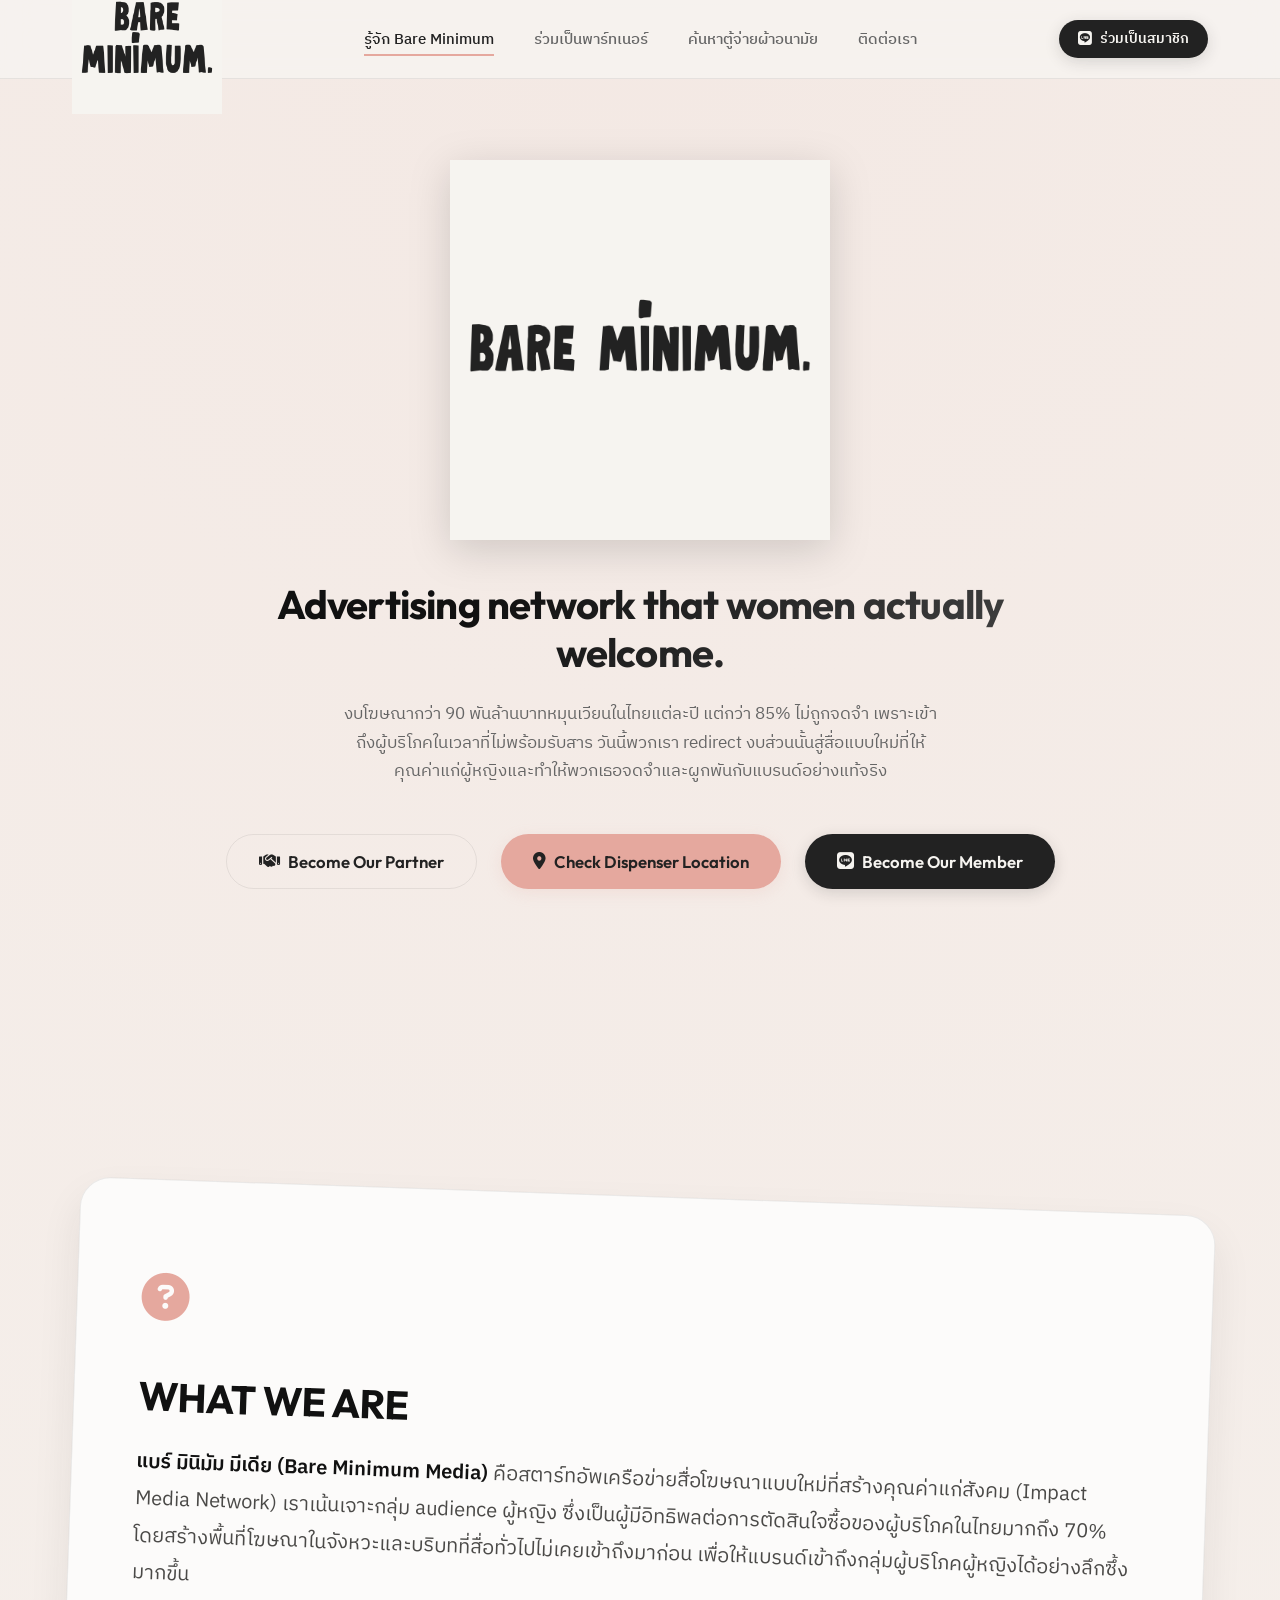
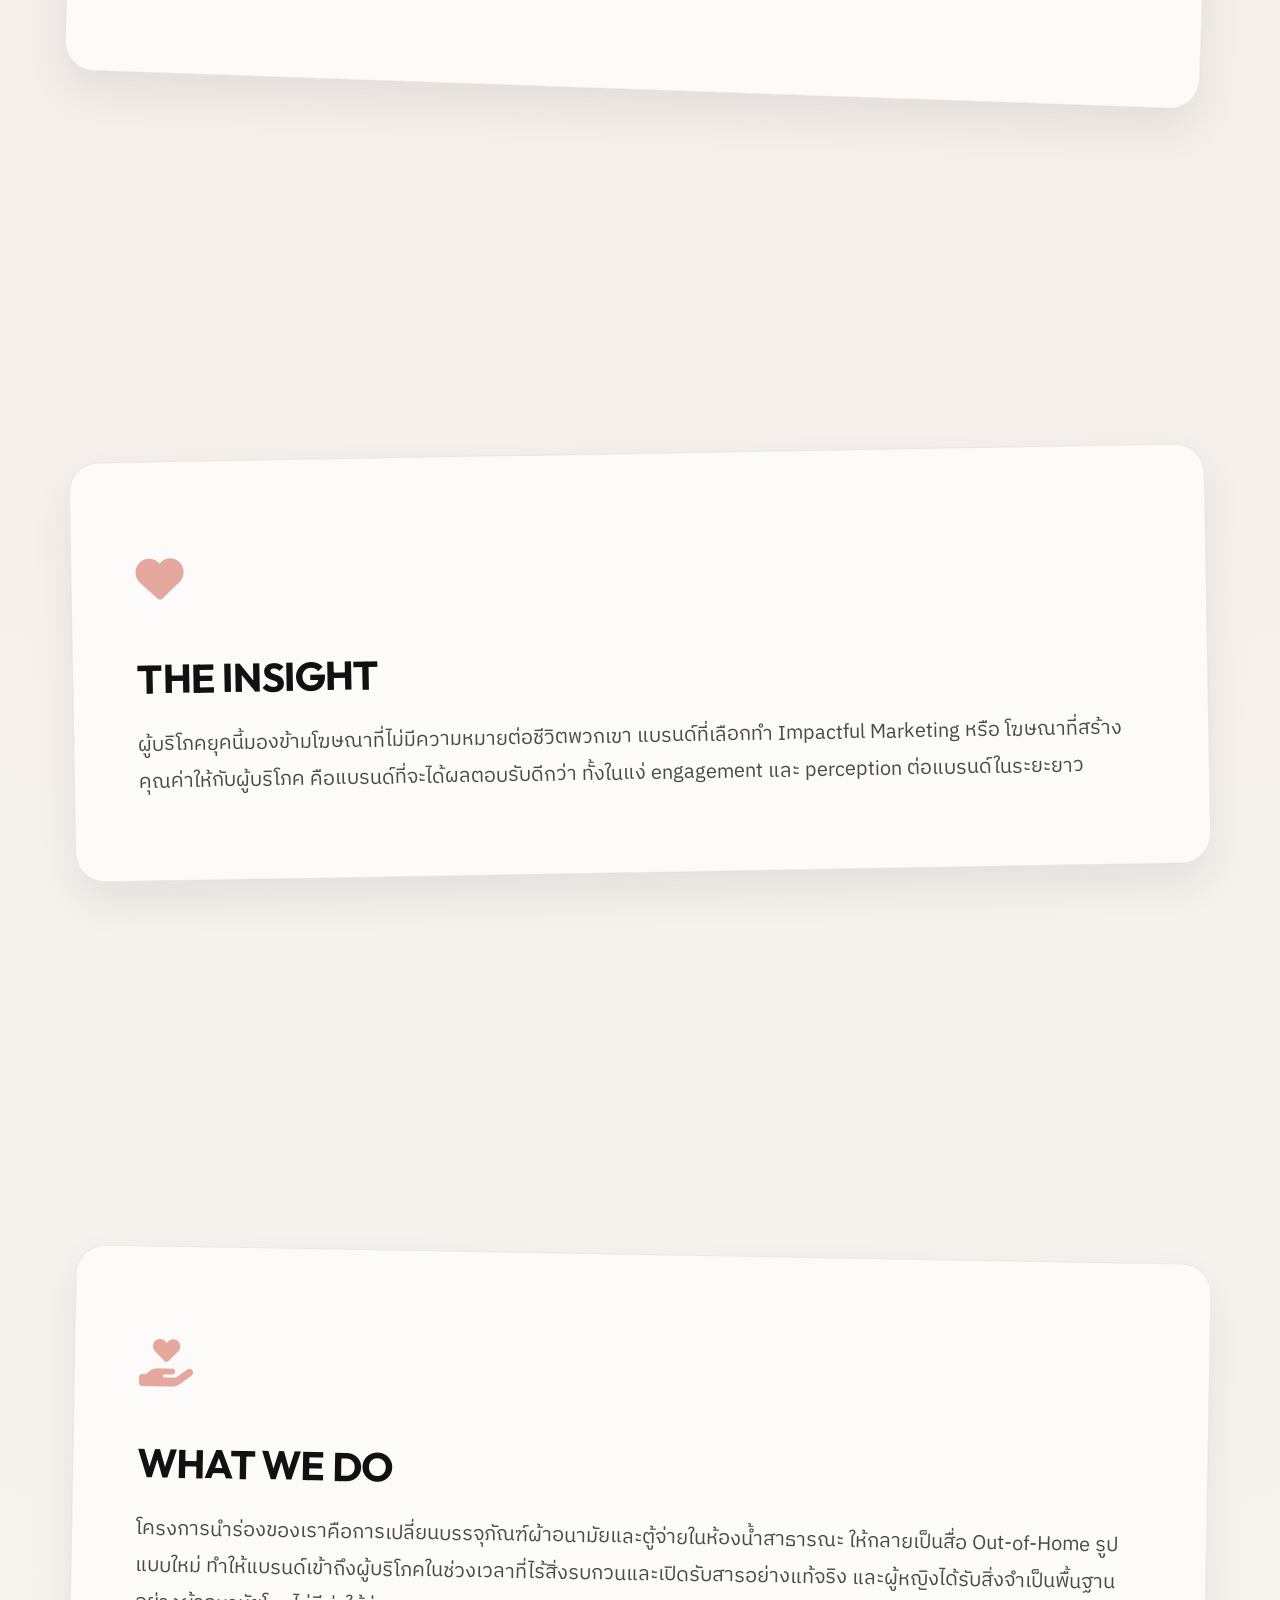
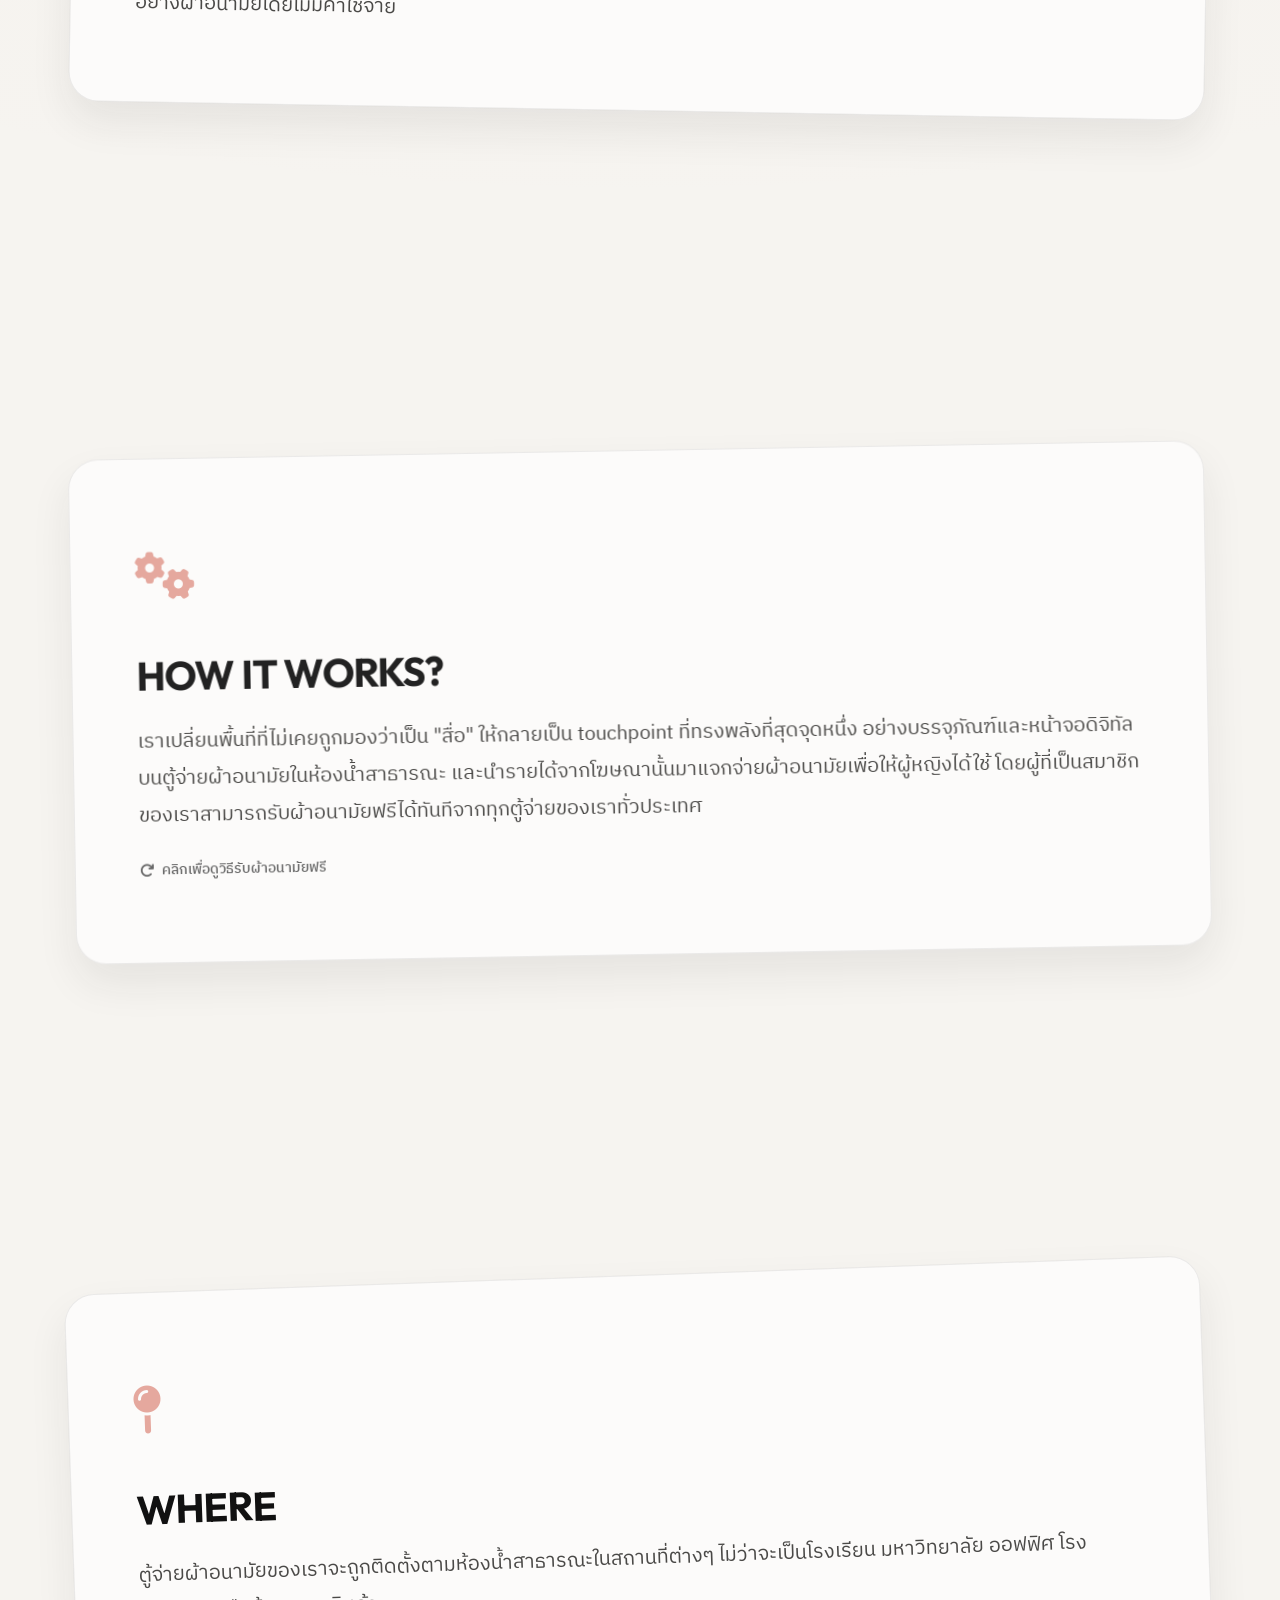
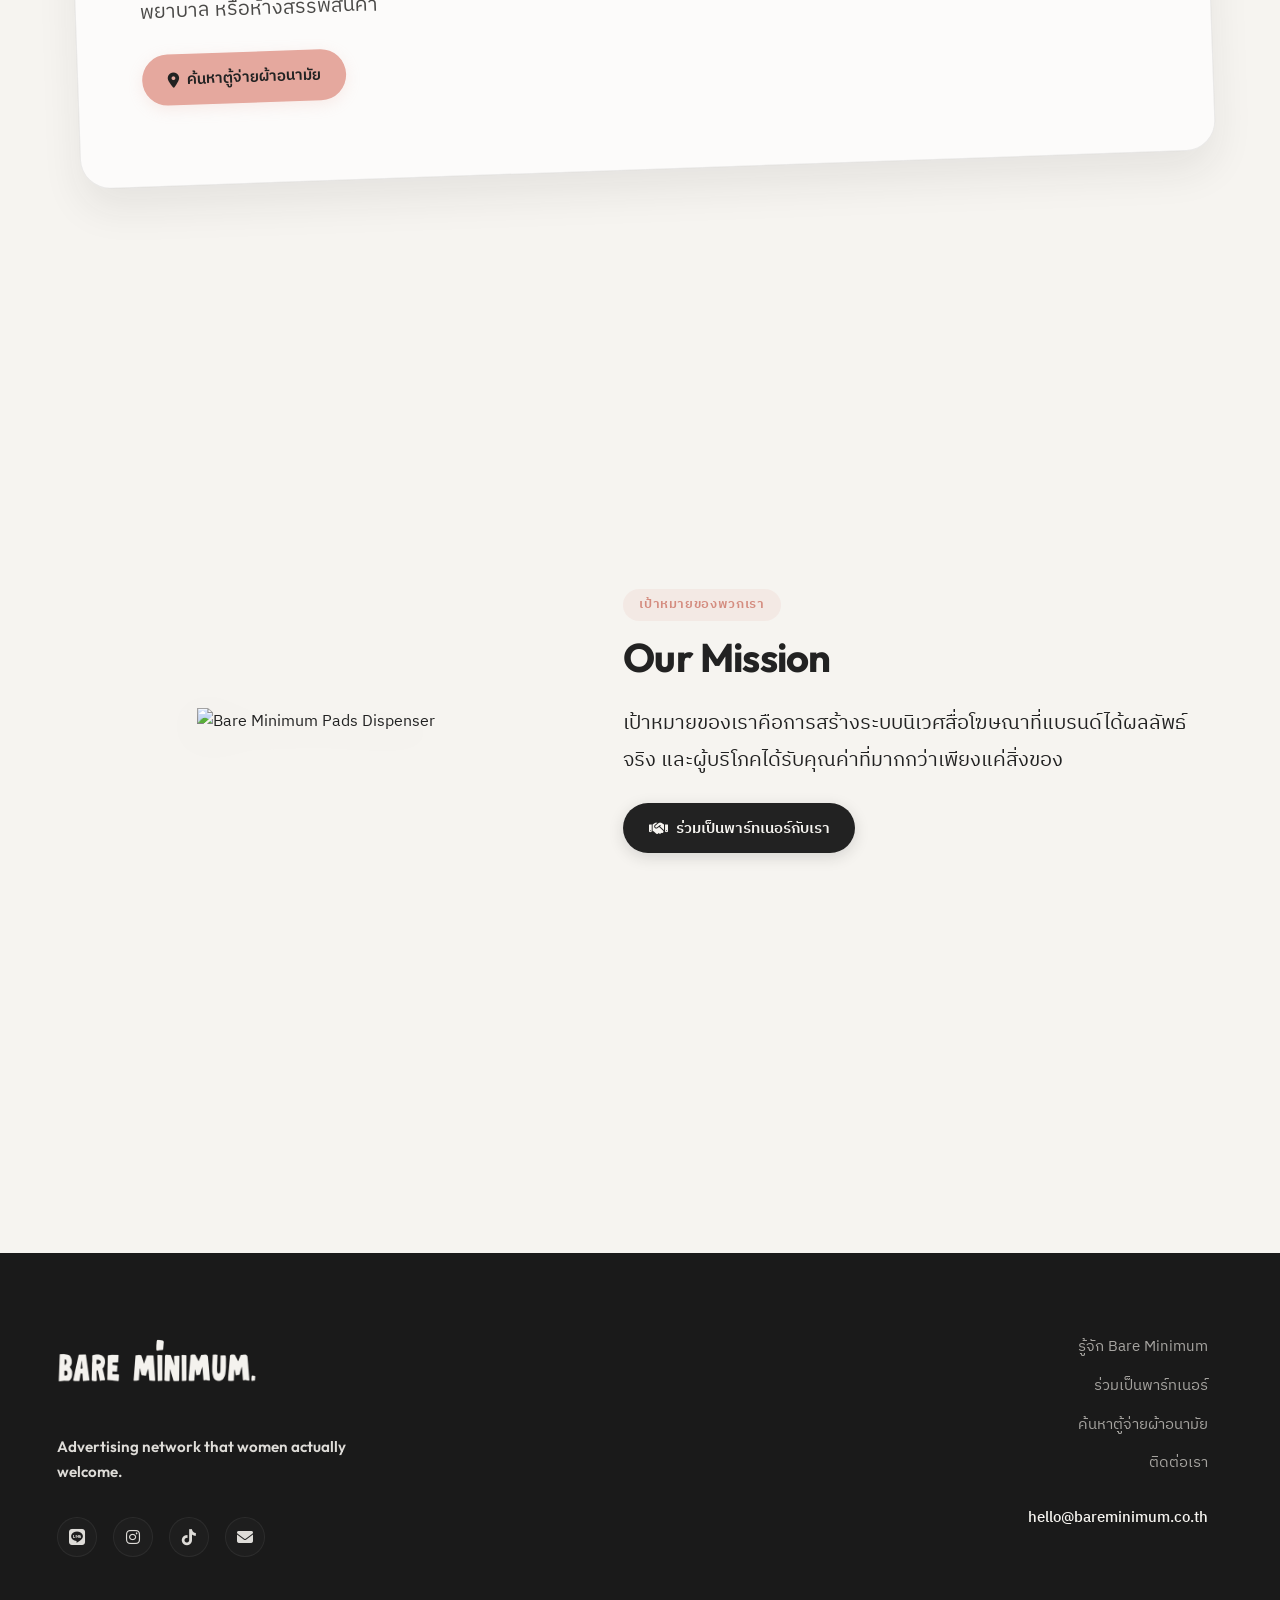
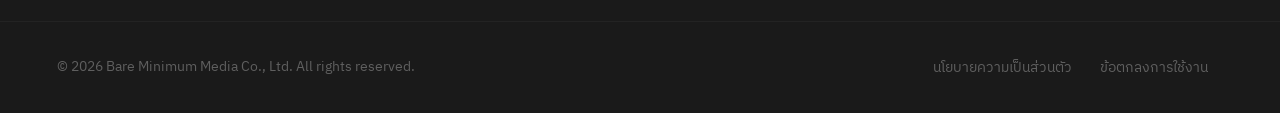
==== commit b7b7e3f3: "fix: update LINE LIFF redirect URL and remove redundant SVG asset" ====
--- a/index.html
+++ b/index.html
@@ -50,7 +50,7 @@
             </nav>
 
             <div class="nav-actions">
-                <a href="https://lin.ee/QVbHF6t" class="btn btn-primary btn-sm btn-member-trigger">
+                <a href="https://lin.ee/9WE7ZkA" class="btn btn-primary btn-sm btn-member-trigger">
                     <i class="fab fa-line"></i> ร่วมเป็นสมาชิก
                 </a>
             </div>
@@ -69,7 +69,7 @@
         <a href="advertisers" class="mobile-nav-link">ร่วมเป็นพาร์ทเนอร์</a>
         <a href="locations" class="mobile-nav-link">ค้นหาตู้จ่ายผ้าอนามัย</a>
         <a href="contact" class="mobile-nav-link">ติดต่อเรา</a>
-        <a href="https://lin.ee/QVbHF6t" class="btn btn-primary btn-member-trigger" style="margin-top: 1.5rem;">
+        <a href="https://lin.ee/9WE7ZkA" class="btn btn-primary btn-member-trigger" style="margin-top: 1.5rem;">
             <i class="fab fa-line"></i> ร่วมเป็นสมาชิก
         </a>
     </div>
@@ -102,7 +102,7 @@
                     <a href="locations" class="btn btn-secondary btn-lg">
                         <i class="fas fa-map-marker-alt"></i> Check Dispenser Location
                     </a>
-                    <a href="https://lin.ee/QVbHF6t" class="btn btn-primary btn-lg btn-member-trigger">
+                    <a href="https://lin.ee/9WE7ZkA" class="btn btn-primary btn-lg btn-member-trigger">
                         <i class="fab fa-line"></i> Become Our Member
                     </a>
                 </div>
@@ -292,7 +292,7 @@
                 </a>
                 <p class="footer-english-text">Advertising network that women actually welcome.</p>
                 <div class="social-links">
-                    <a href="https://lin.ee/QVbHF6t" target="_blank" aria-label="LINE"><i class="fab fa-line"></i></a>
+                    <a href="https://lin.ee/9WE7ZkA" target="_blank" aria-label="LINE"><i class="fab fa-line"></i></a>
                     <a href="https://www.instagram.com/didthebareminimum?igsh=MXNhOTF0OTR0cHQ2Nw%3D%3D&utm_source=qr"
                         target="_blank" aria-label="Instagram"><i class="fab fa-instagram"></i></a>
                     <a href="https://www.tiktok.com/@didthebareminimum?_r=1&_t=ZS-9819Ub12t3R" target="_blank"
@@ -334,11 +334,11 @@
                     class="qr-img"
                     style="width: 200px; height: 200px; margin: 1rem auto; display: block; border-radius: 12px; box-shadow: 0 4px 12px rgba(0,0,0,0.1);">
                 <div class="line-badge-container">
-                    <span class="line-badge"><i class="fab fa-line"></i> LINE @489gqvbh</span>
+                    <span class="line-badge"><i class="fab fa-line"></i> LINE @bareminimum</span>
                 </div>
             </div>
             <div class="modal-footer">
-                <a href="https://lin.ee/QVbHF6t" target="_blank" class="btn btn-outline btn-sm">หรือคลิกที่นี่</a>
+                <a href="https://lin.ee/9WE7ZkA" target="_blank" class="btn btn-outline btn-sm">หรือคลิกที่นี่</a>
             </div>
         </div>
     </div>
--- a/style.css
+++ b/style.css
@@ -688,7 +688,7 @@
 .mission-dispenser-img {
     max-width: 100%;
     height: auto;
-    max-height: 550px;
+    max-height: 650px;
     object-fit: contain;
     filter: drop-shadow(0 10px 20px rgba(0,0,0,0.05));
     transition: var(--transition-smooth);
@@ -1379,10 +1379,9 @@
 }
 
 .adv-card:hover {
-    transform: translateY(-5px);
     background-color: rgba(34, 34, 34, 0.05);
-    border-color: rgba(34, 34, 34, 0.12);
-    box-shadow: var(--shadow-premium);
+    border-color: rgba(229, 168, 158, 0.35);
+    box-shadow: 0 0 25px rgba(229, 168, 158, 0.45);
 }
 
 .adv-badge {
@@ -1463,10 +1462,9 @@
 }
 
 .adv-card-featured:hover {
-    transform: translateY(-5px);
     background-color: #0a0a0a;
     background-image: none;
-    box-shadow: 0 25px 50px rgba(0, 0, 0, 0.25);
+    box-shadow: 0 0 30px rgba(229, 168, 158, 0.5);
 }
 
 .featured-content {
@@ -1899,65 +1897,146 @@
     transform: translateX(0);
 }
 
-#what-we-offer .adv-card:hover {
-    transform: translateY(-5px);
-}
-
-/* Scroll-Linked horizontal slide transition for advertisers section cards */
-#advertisers .adv-card {
-    position: relative; /* Enable z-index layering on all browsers */
-    --scroll-tx: -60px;
-    --scroll-opacity: 0;
-    --card-offset-y: 0px;
-    --hover-offset-y: 0px;
-    opacity: var(--scroll-opacity);
-    transform: translate(var(--scroll-tx), calc(var(--card-offset-y) + var(--hover-offset-y)));
-    /* A quick, smooth transition on transform/opacity helps buffer/dampen scroll steps beautifully */
-    transition: background-color 0.4s ease, border-color 0.4s ease, box-shadow 0.4s ease, transform 0.3s cubic-bezier(0.16, 1, 0.3, 1), opacity 0.3s ease;
-}
-
-/* Specific overlapping offsets for the cards on desktop */
-@media (min-width: 993px) {
-    #advertisers .adv-card:nth-child(1) {
-        z-index: 1;
-        --card-offset-y: 35px;
-        width: calc(100% + 5.2rem);
-    }
-    #advertisers .adv-card:nth-child(2) {
-        z-index: 2;
-        --card-offset-y: 75px;
-        width: calc(100% + 5.2rem);
-    }
-    #advertisers .adv-card:nth-child(3) {
-        z-index: 3;
-        --card-offset-y: -25px;
-        width: calc(100% + 5.2rem);
-    }
-    #advertisers .adv-card:nth-child(4) {
-        z-index: 4;
-        --card-offset-y: 50px;
-        width: 100%;
-    }
+
+/* Tab Scroll Layout for Become Our Partner section */
+.tab-scroll-container {
+    display: flex;
+    gap: 4rem;
+    align-items: flex-start;
+    position: relative;
+}
+
+.tab-scroll-left {
+    flex: 1;
+    position: sticky;
+    top: 130px;
+    height: auto;
+    max-height: calc(100vh - 180px);
+    display: flex;
+    flex-direction: column;
+    justify-content: flex-start;
+}
+
+.tab-scroll-right {
+    flex: 1.2;
+    display: flex;
+    flex-direction: column;
+    gap: 5rem;
+    padding-bottom: 8rem;
+}
+
+.scroll-tabs-list {
+    display: flex;
+    flex-direction: column;
+    gap: 1.25rem;
+    margin-top: 2.5rem;
+    border-left: 2px solid rgba(34, 34, 34, 0.08);
+    padding-left: 1.5rem;
+}
+
+.scroll-tab-item {
+    display: flex;
+    flex-direction: column;
+    align-items: flex-start;
+    cursor: pointer;
+    opacity: 0.4;
+    transition: opacity 0.3s ease, color 0.3s ease;
+    position: relative;
+    padding: 0.25rem 0;
+}
+
+.scroll-tab-item.active {
+    opacity: 1;
+}
+
+.scroll-tab-item .tab-number {
+    font-family: var(--font-heading);
+    font-size: 0.85rem;
+    font-weight: 700;
+    color: var(--color-accent);
+    margin-bottom: 0.2rem;
+}
+
+.scroll-tab-item .tab-label {
+    font-family: var(--font-heading);
+    font-size: 1.2rem;
+    font-weight: 600;
+    color: var(--color-text-light);
+}
+
+.scroll-tab-item.active .tab-label {
+    color: var(--color-accent-hover);
+}
+
+/* Horizontal Progress Line under Tab Label */
+.tab-progress-line {
+    width: 60px;
+    height: 3px;
+    background-color: rgba(34, 34, 34, 0.08);
+    border-radius: 2px;
+    overflow: hidden;
+    margin-top: 0.5rem;
+    opacity: 0;
+    transition: opacity 0.3s ease;
+}
+
+.scroll-tab-item.active .tab-progress-line {
+    opacity: 1;
+}
+
+.scroll-tab-item .progress-bar {
+    height: 100%;
+    width: 0%;
+    background-color: var(--color-accent);
+    border-radius: 2px;
+    transition: width 0.1s linear;
+}
+
+/* Right Content Cards */
+.scroll-content-card {
+    padding: 4.5rem 0;
+    display: flex;
+    flex-direction: column;
+    justify-content: center;
+    opacity: 0.3;
+    transform: scale(0.96);
+    transition: opacity 0.6s cubic-bezier(0.16, 1, 0.3, 1), transform 0.6s cubic-bezier(0.16, 1, 0.3, 1);
+}
+
+.scroll-content-card.active {
+    opacity: 1;
+    transform: scale(1);
+}
+
+.scroll-content-card .adv-card {
+    width: 100% !important;
+    height: auto !important;
+    box-sizing: border-box;
+}
+
+.adv-card-palette-2 .svg-wrapper {
+    max-width: 220px !important;
+    margin: 1.5rem auto 1rem auto !important;
+}
+
+.adv-dwell-header {
+    display: flex;
+    align-items: baseline;
+    gap: 1rem;
+    margin-bottom: 1.5rem;
+}
+
+.card-description-text {
+    font-size: 0.95rem;
+    line-height: 1.6;
+    color: var(--color-text-muted);
+    margin-top: 1.5rem;
 }
 
 #advertisers .adv-card:hover {
-    --hover-offset-y: -12px;
-    z-index: 100 !important; /* Bring hovered card to the absolute front */
-    opacity: 1 !important; /* Make the card solid (not transparent) */
-    transform: translate(var(--scroll-tx), calc(var(--card-offset-y) + var(--hover-offset-y))) scale(1.025);
-    box-shadow: 0 30px 60px rgba(0, 0, 0, 0.35);
-}
-
-#advertisers .adv-card-featured {
-    --card-offset-y: 0px;
-    --hover-offset-y: 0px;
-}
-
-#advertisers .adv-card-featured:hover {
-    --hover-offset-y: -5px;
-    z-index: 100 !important;
-    opacity: 1 !important;
-    transform: translate(var(--scroll-tx), calc(var(--card-offset-y) + var(--hover-offset-y)));
+    background-color: rgba(34, 34, 34, 0.05);
+    border-color: rgba(229, 168, 158, 0.35);
+    box-shadow: 0 0 25px rgba(229, 168, 158, 0.45);
 }
 
 /* Responsive Media Queries */
@@ -2130,7 +2209,7 @@
         margin-bottom: 1rem;
     }
     .mission-dispenser-img {
-        max-height: 380px;
+        max-height: 450px;
     }
     .mission-text {
         font-size: 1.15rem;
@@ -2146,7 +2225,15 @@
 
 /* Our Services section spacing when placed at bottom of page content */
 .offer-section {
-    padding: 6rem 0 10rem !important;
+    padding: 6rem 0 4rem !important;
+}
+
+.offer-section.standalone-section {
+    padding-top: 10rem !important;
+}
+
+.advertisers-section {
+    padding: 4rem 0 10rem !important;
 }
 
 .nav-link.active-nav {
@@ -2839,10 +2926,8 @@
 
 /* Contact Page Specific Styles */
 .contact-grid {
-    display: grid;
-    grid-template-columns: 1fr 1.2fr;
-    gap: 3rem;
-    align-items: start;
+    display: flex;
+    justify-content: center;
     margin-top: 2rem;
     margin-bottom: 6rem;
 }
@@ -2855,6 +2940,8 @@
     display: flex;
     flex-direction: column;
     gap: 2rem;
+    width: 100%;
+    max-width: 580px;
 }
 
 .contact-company-title {
@@ -2921,35 +3008,9 @@
     color: var(--color-accent-hover) !important;
 }
 
-.contact-form-card {
-    background: #ffffff;
-    border: 1px solid var(--border-light);
-    border-radius: 20px;
-    padding: 2.5rem;
-    box-shadow: var(--shadow-premium);
-}
-
-.contact-form-card h3 {
-    font-size: 1.5rem;
-    margin-bottom: 0.5rem;
-    color: var(--color-secondary);
-}
-
-.contact-form-card p {
-    font-size: 0.9rem;
-    color: var(--color-text-muted);
-    margin-bottom: 2rem;
-}
-
 /* Mobile responsive contact page */
 @media (max-width: 992px) {
-    .contact-grid {
-        grid-template-columns: 1fr;
-        gap: 2rem;
-    }
-    
-    .contact-info-card,
-    .contact-form-card {
+    .contact-info-card {
         padding: 1.75rem;
     }
 }
@@ -2990,8 +3051,86 @@
         font-size: 1rem !important;
         white-space: normal !important;
     }
-}
-
-
-
-
+
+    /* Tab Scroll Responsive Override */
+    .tab-scroll-container {
+        flex-direction: column !important;
+        gap: 2rem !important;
+    }
+
+    .tab-scroll-left {
+        position: sticky !important;
+        top: 70px !important;
+        z-index: 100 !important;
+        width: 100% !important;
+        background-color: var(--color-primary) !important;
+        padding: 1rem 0 !important;
+        margin-bottom: 0 !important;
+        max-height: none !important;
+        border-bottom: 1px solid var(--border-light) !important;
+    }
+
+    .tab-scroll-left .section-header {
+        margin-bottom: 0 !important;
+    }
+    
+    .tab-scroll-left .section-header h2,
+    .tab-scroll-left .section-header p {
+        display: none !important; /* Hide h2 and p in the sticky header on mobile to keep it compact */
+    }
+
+    .scroll-tabs-list {
+        flex-direction: row !important;
+        border-left: none !important;
+        padding-left: 0 !important;
+        gap: 1rem !important;
+        overflow-x: auto !important;
+        white-space: nowrap !important;
+        width: 100% !important;
+        margin-top: 0.5rem !important;
+        padding-bottom: 0.5rem !important;
+        scrollbar-width: none !important;
+    }
+
+    .scroll-tabs-list::-webkit-scrollbar {
+        display: none !important;
+    }
+
+    .scroll-tab-item {
+        flex: 0 0 auto !important;
+        padding: 0.25rem 0.5rem !important;
+        align-items: center !important;
+    }
+
+    .scroll-tab-item .tab-number {
+        margin-bottom: 0 !important;
+        margin-right: 0.3rem !important;
+        display: inline-block !important;
+    }
+    
+    .scroll-tab-item .tab-label {
+        font-size: 1rem !important;
+        display: inline-block !important;
+    }
+
+    .tab-progress-line {
+        display: none !important;
+    }
+
+    .tab-scroll-right {
+        width: 100% !important;
+        gap: 3rem !important;
+        padding-bottom: 4rem !important;
+    }
+
+    .scroll-content-card {
+        min-height: auto !important;
+        opacity: 1 !important;
+        transform: none !important;
+        transition: none !important;
+    }
+}
+
+
+
+
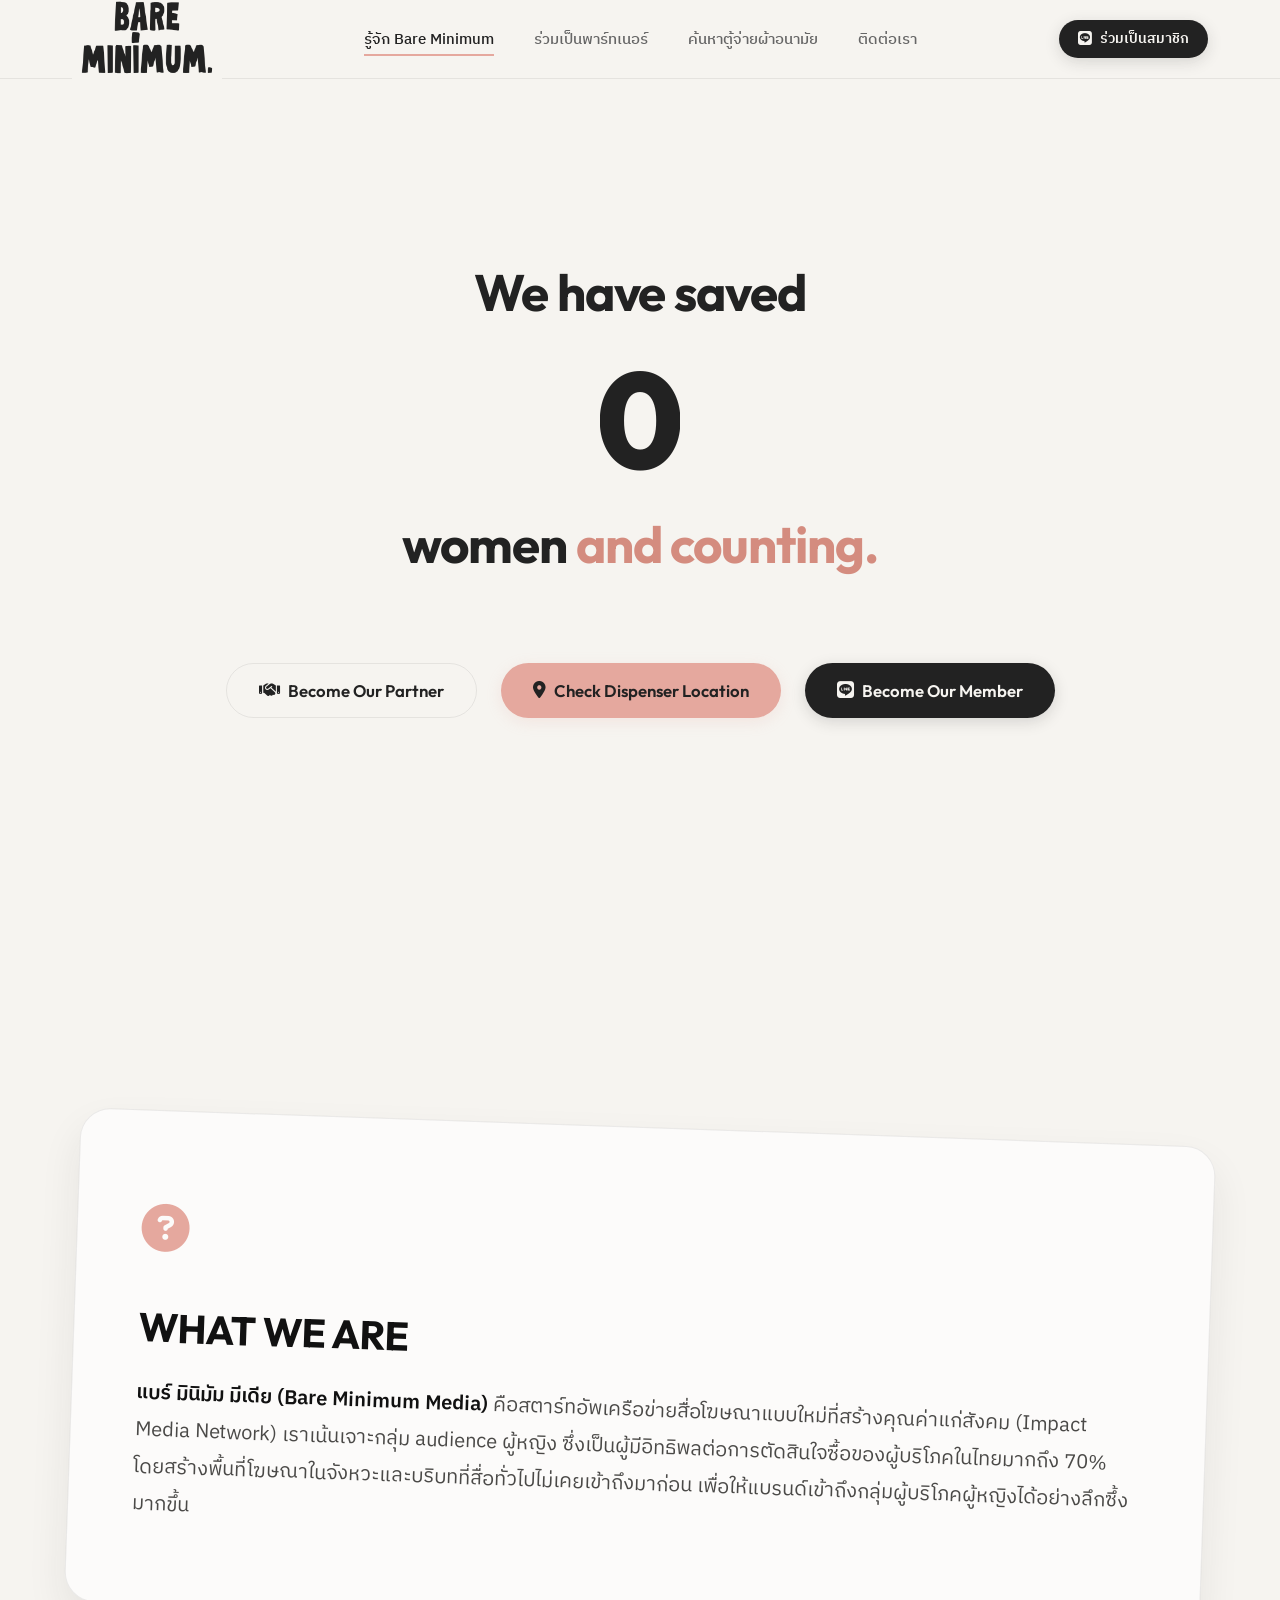
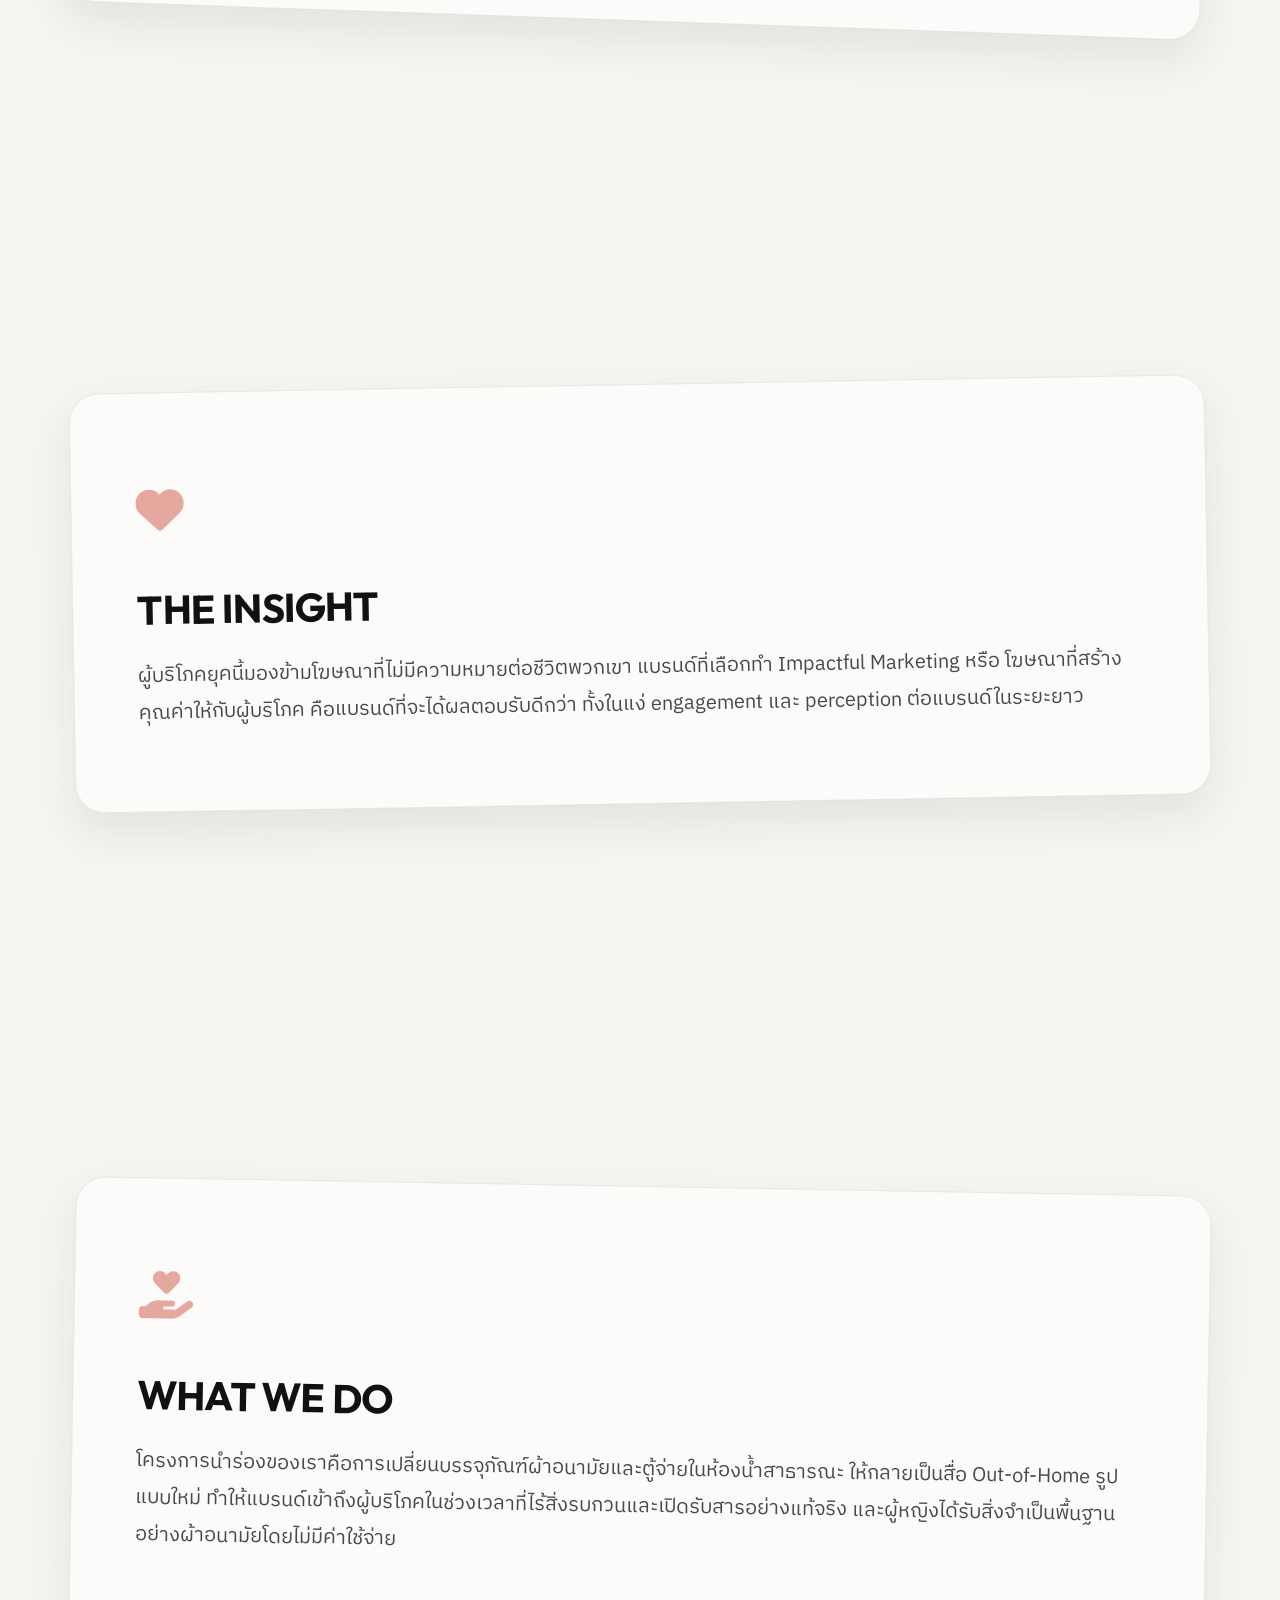
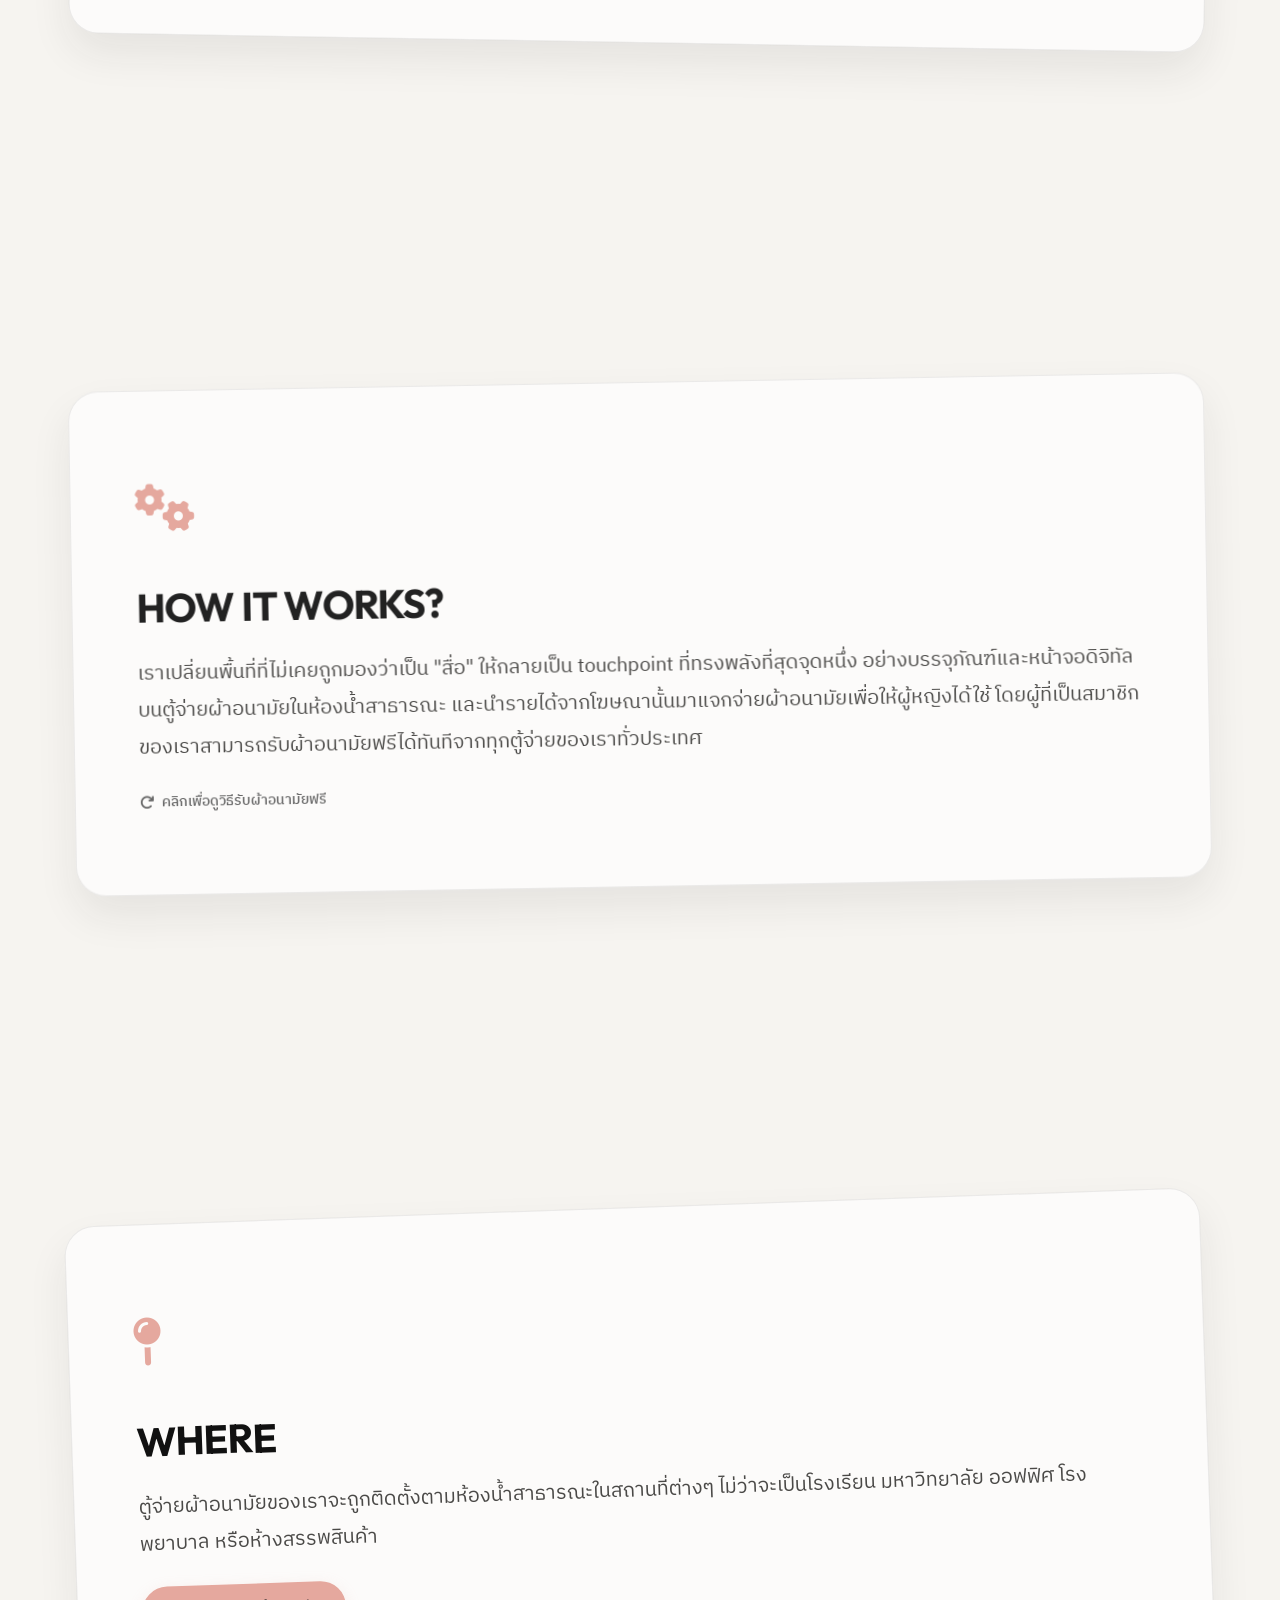
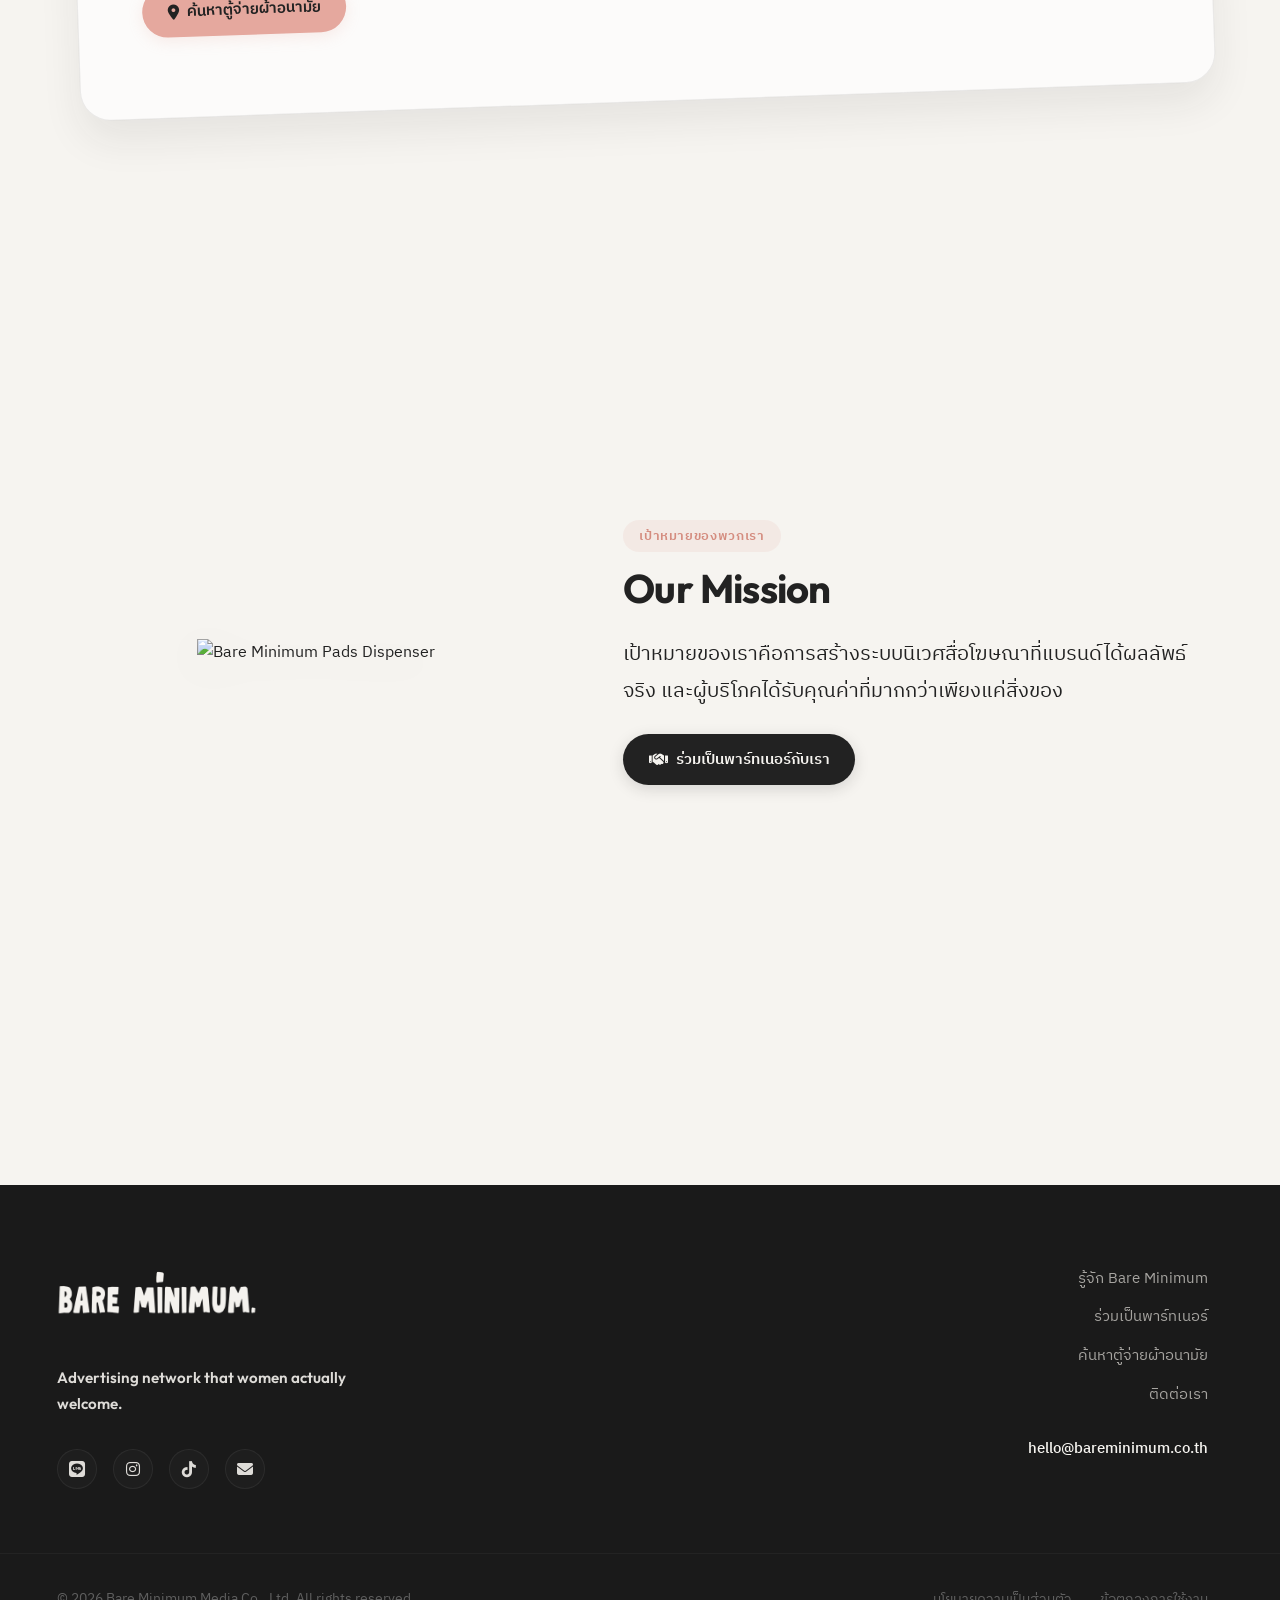
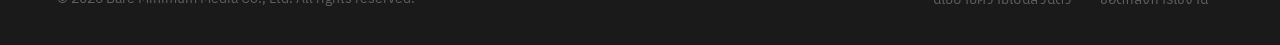
==== commit e4ccc81b: "feat: replace hero logo/tagline with live running-digit impact counter" ====
--- a/index.html
+++ b/index.html
@@ -80,31 +80,36 @@
         <!-- Hero & Introduction Section -->
         <section id="about" class="hero-section">
             <div class="container hero-container">
-                <!-- Center Big Logo -->
-                <div class="hero-logo-wrapper">
-                    <img src="assets/Logo.png" alt="Bare Minimum Logo" class="hero-logo" id="hero-logo-img">
-                </div>
-
-                <h1 class="hero-tagline">Advertising network that women actually welcome.</h1>
-                <p class="hero-description-main">
-                    งบโฆษณากว่า 90 พันล้านบาทหมุนเวียนในไทยแต่ละปี แต่กว่า 85% ไม่ถูกจดจำ
-                    เพราะเข้าถึงผู้บริโภคในเวลาที่ไม่พร้อมรับสาร
-                    วันนี้พวกเรา redirect
-                    งบส่วนนั้นสู่สื่อแบบใหม่ที่ให้คุณค่าแก่ผู้หญิงและทำให้พวกเธอจดจำและผูกพันกับแบรนด์อย่างแท้จริง
-                </p>
-                <!--<p class="hero-subtitle-english">Advertising network that women actually welcome.</p>-->
-
-                <!-- 3 Quick Action Buttons -->
-                <div class="hero-buttons">
-                    <a href="advertisers" class="btn btn-outline btn-lg">
-                        <i class="fas fa-handshake"></i> Become Our Partner
-                    </a>
-                    <a href="locations" class="btn btn-secondary btn-lg">
-                        <i class="fas fa-map-marker-alt"></i> Check Dispenser Location
-                    </a>
-                    <a href="https://lin.ee/9WE7ZkA" class="btn btn-primary btn-lg btn-member-trigger">
-                        <i class="fab fa-line"></i> Become Our Member
-                    </a>
+                <div class="hero-viewport-center">
+                    <!-- Impact Counter -->
+                    <div class="impact-counter-box" data-reveal>
+                        <h1 class="impact-heading">
+                            <span class="impact-lead-text">We have saved</span>
+                            <span class="impact-counter-wrapper" id="impact-counter" aria-live="polite">
+                                <span class="impact-digit-box">
+                                    <span class="impact-digit-viewport">
+                                        <span class="impact-digit-ribbon">
+                                            <span class="impact-digit">0</span>
+                                        </span>
+                                    </span>
+                                </span>
+                            </span>
+                            <span class="impact-trail-text">women <span class="impact-counting-highlight">and counting.</span></span>
+                        </h1>
+                    </div>
+
+                    <!-- 3 Quick Action Buttons -->
+                    <div class="hero-buttons">
+                        <a href="advertisers" class="btn btn-outline btn-lg">
+                            <i class="fas fa-handshake"></i> Become Our Partner
+                        </a>
+                        <a href="locations" class="btn btn-secondary btn-lg">
+                            <i class="fas fa-map-marker-alt"></i> Check Dispenser Location
+                        </a>
+                        <a href="https://lin.ee/9WE7ZkA" class="btn btn-primary btn-lg btn-member-trigger">
+                            <i class="fab fa-line"></i> Become Our Member
+                        </a>
+                    </div>
                 </div>
 
                 <!-- Intro Details Sticky Stacking Section -->
--- a/style.css
+++ b/style.css
@@ -311,11 +311,11 @@
 /* Hero Section */
 .hero-section {
     position: relative;
-    padding: 10rem 0 7rem;
+    padding: 0 0 7rem;
     display: flex;
     align-items: center;
     justify-content: center;
-    background: radial-gradient(circle at top, rgba(229, 168, 158, 0.15) 0%, rgba(246, 244, 240, 0) 65%);
+    background: transparent;
 }
 
 .hero-container {
@@ -323,6 +323,16 @@
     flex-direction: column;
     align-items: center;
     text-align: center;
+}
+
+.hero-viewport-center {
+    min-height: 100vh;
+    width: 100%;
+    padding-top: 80px; /* Offset for fixed header so content is optically centered */
+    display: flex;
+    flex-direction: column;
+    align-items: center;
+    justify-content: center;
 }
 
 .hero-logo-wrapper {
@@ -380,9 +390,133 @@
 .hero-buttons {
     display: flex;
     gap: 1.5rem;
-    margin-bottom: 5rem;
+    margin-bottom: 0;
     flex-wrap: wrap;
     justify-content: center;
+}
+
+/* Impact Counter (Plain Background Running Digit-Up Odometer) */
+.impact-counter-box {
+    width: 100%;
+    max-width: 1080px;
+    background: transparent;
+    border: none;
+    padding: 0;
+    margin-bottom: 5.5rem;
+    box-shadow: none;
+    display: flex;
+    flex-direction: column;
+    align-items: center;
+    justify-content: center;
+}
+
+.impact-heading {
+    display: flex;
+    flex-direction: column;
+    align-items: center;
+    gap: 1.1rem;
+    margin: 0;
+    color: var(--color-secondary);
+}
+
+.impact-lead-text {
+    font-family: var(--font-heading);
+    font-size: 3.2rem;
+    font-weight: 700;
+    color: var(--color-secondary);
+    letter-spacing: -0.02em;
+}
+
+.impact-trail-text {
+    font-family: var(--font-heading);
+    font-size: 3.2rem;
+    font-weight: 700;
+    color: var(--color-secondary);
+    letter-spacing: -0.02em;
+}
+
+.impact-counting-highlight {
+    color: var(--color-accent-hover);
+}
+
+.impact-counter-wrapper {
+    display: inline-flex;
+    align-items: center;
+    justify-content: center;
+    gap: 0.15rem;
+    margin: 0.35rem 0;
+    flex-wrap: wrap;
+}
+
+.impact-digit-box {
+    background: transparent;
+    color: var(--color-secondary);
+    padding: 0 0.08rem;
+    box-shadow: none;
+    position: relative;
+    display: inline-flex;
+    align-items: center;
+    justify-content: center;
+}
+
+.impact-digit-viewport {
+    height: 9rem;
+    line-height: 9rem;
+    overflow: hidden;
+    display: block;
+    font-family: var(--font-heading);
+    font-size: 8.5rem;
+    font-weight: 800;
+    font-variant-numeric: tabular-nums;
+}
+
+.impact-digit-ribbon {
+    display: flex;
+    flex-direction: column;
+    transform: translateY(0);
+    will-change: transform;
+}
+
+.impact-digit {
+    height: 9rem;
+    line-height: 9rem;
+    display: flex;
+    align-items: center;
+    justify-content: center;
+    user-select: none;
+}
+
+.impact-digit-separator {
+    font-family: var(--font-heading);
+    font-size: 6.5rem;
+    font-weight: 800;
+    color: var(--color-secondary);
+    line-height: 1;
+    align-self: flex-end;
+    padding-bottom: 0.75rem;
+}
+
+@media (max-width: 768px) {
+    .impact-counter-box {
+        padding: 1rem 0;
+        margin-bottom: 3.5rem;
+    }
+
+    .impact-lead-text,
+    .impact-trail-text {
+        font-size: 2rem;
+    }
+
+    .impact-digit-viewport,
+    .impact-digit {
+        height: 6rem;
+        line-height: 6rem;
+        font-size: 5.5rem;
+    }
+
+    .impact-digit-separator {
+        font-size: 4rem;
+    }
 }
 
 /* Intro Grid Card system */
@@ -913,6 +1047,29 @@
 .item-description {
     font-size: 0.85rem;
     color: var(--color-text-muted);
+}
+
+.btn-gmap-direct {
+    display: inline-flex;
+    align-items: center;
+    gap: 6px;
+    background: rgba(229, 168, 158, 0.12);
+    color: var(--color-accent);
+    border: 1px solid rgba(229, 168, 158, 0.3);
+    padding: 0.35rem 0.75rem;
+    border-radius: 8px;
+    font-size: 0.8rem;
+    font-weight: 500;
+    text-decoration: none;
+    transition: var(--transition-quick);
+}
+
+.btn-gmap-direct:hover {
+    background: var(--color-accent);
+    color: #1a1a1a;
+    border-color: var(--color-accent);
+    transform: translateY(-1px);
+    box-shadow: 0 4px 10px rgba(229, 168, 158, 0.2);
 }
 
 .panel-footer {
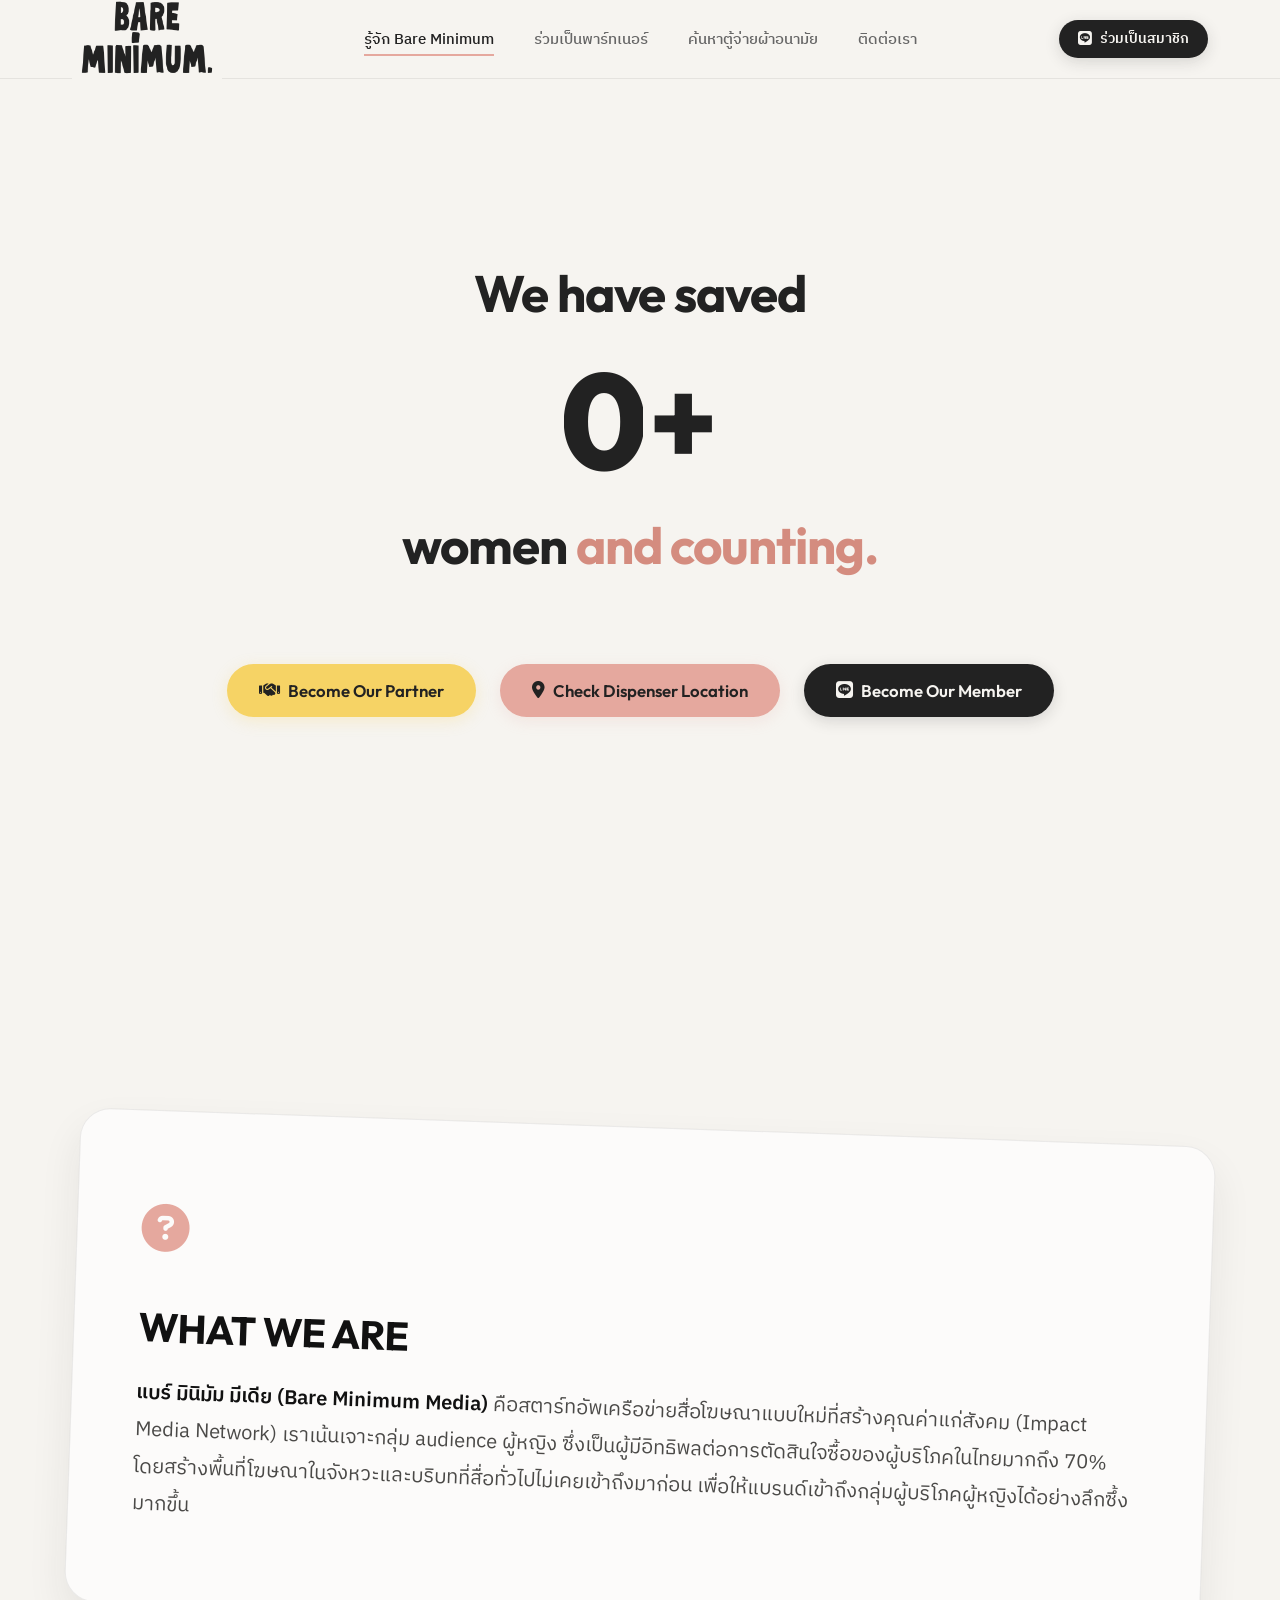
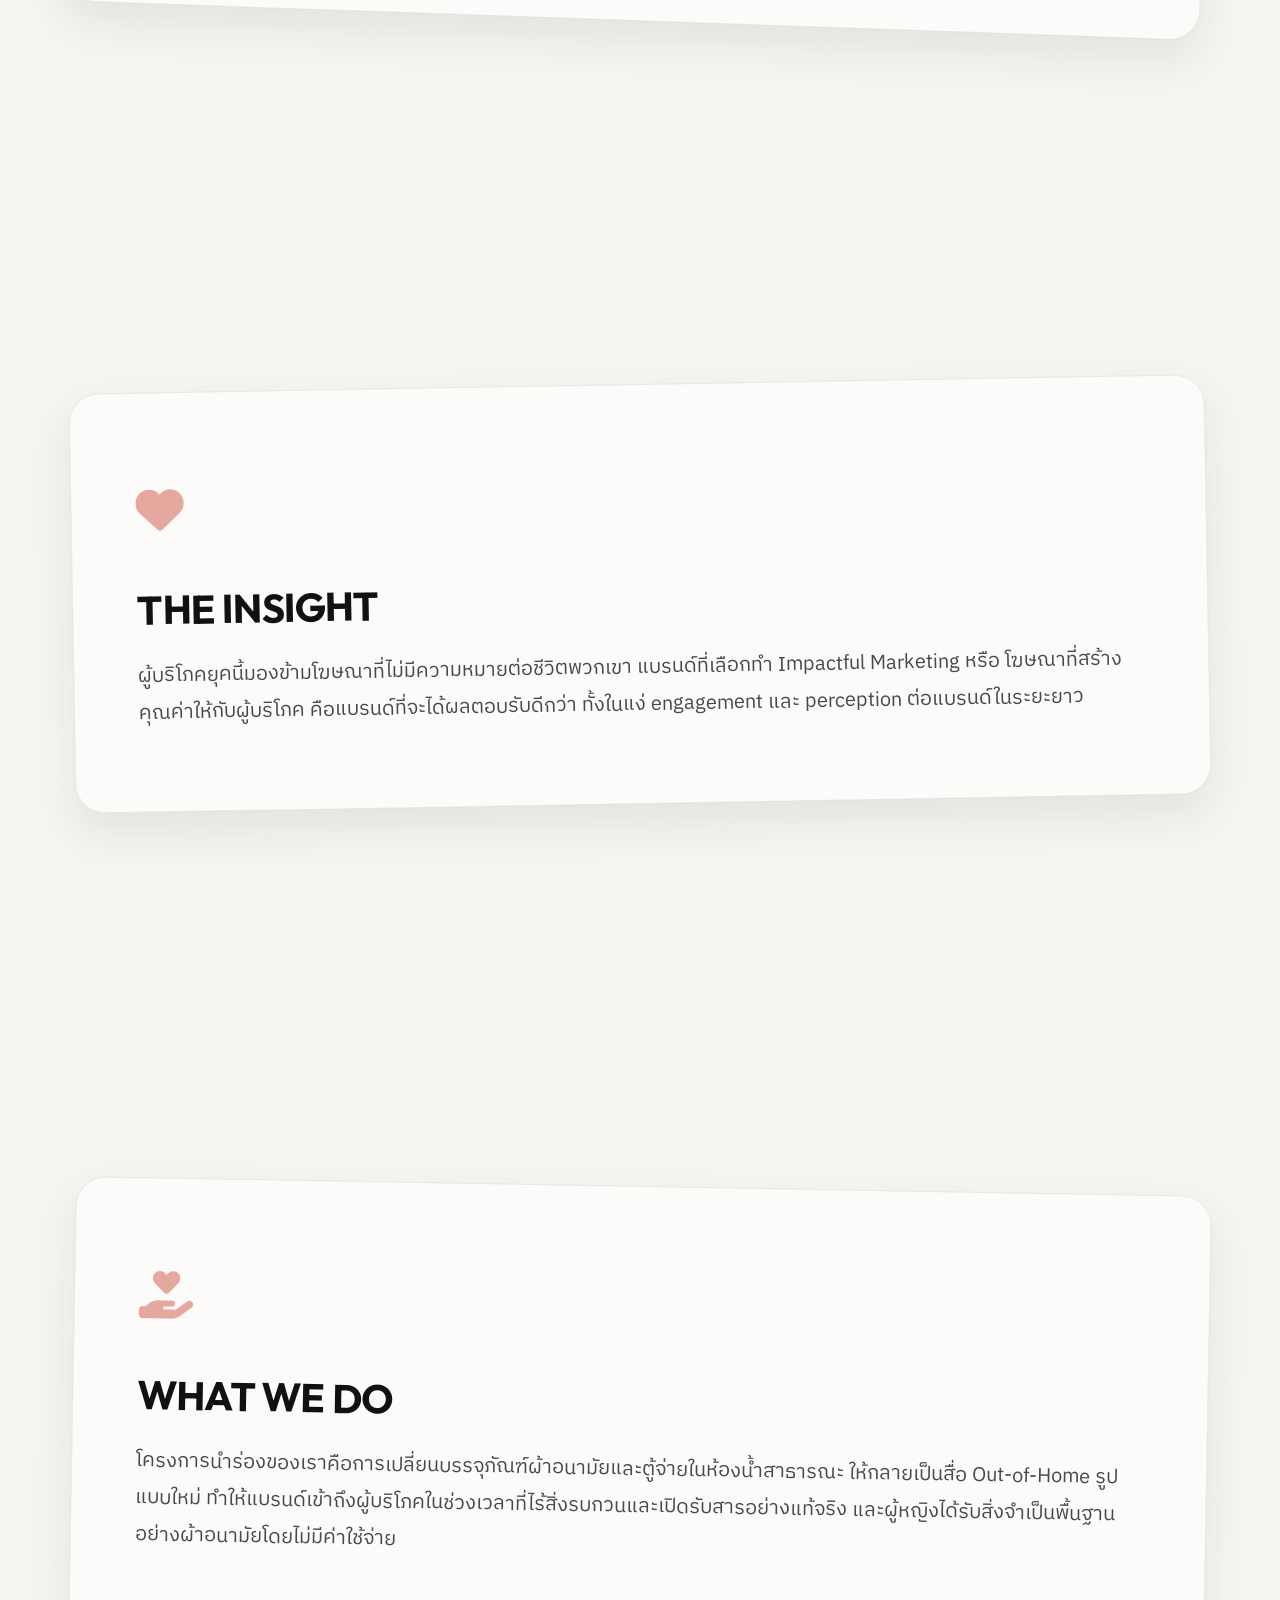
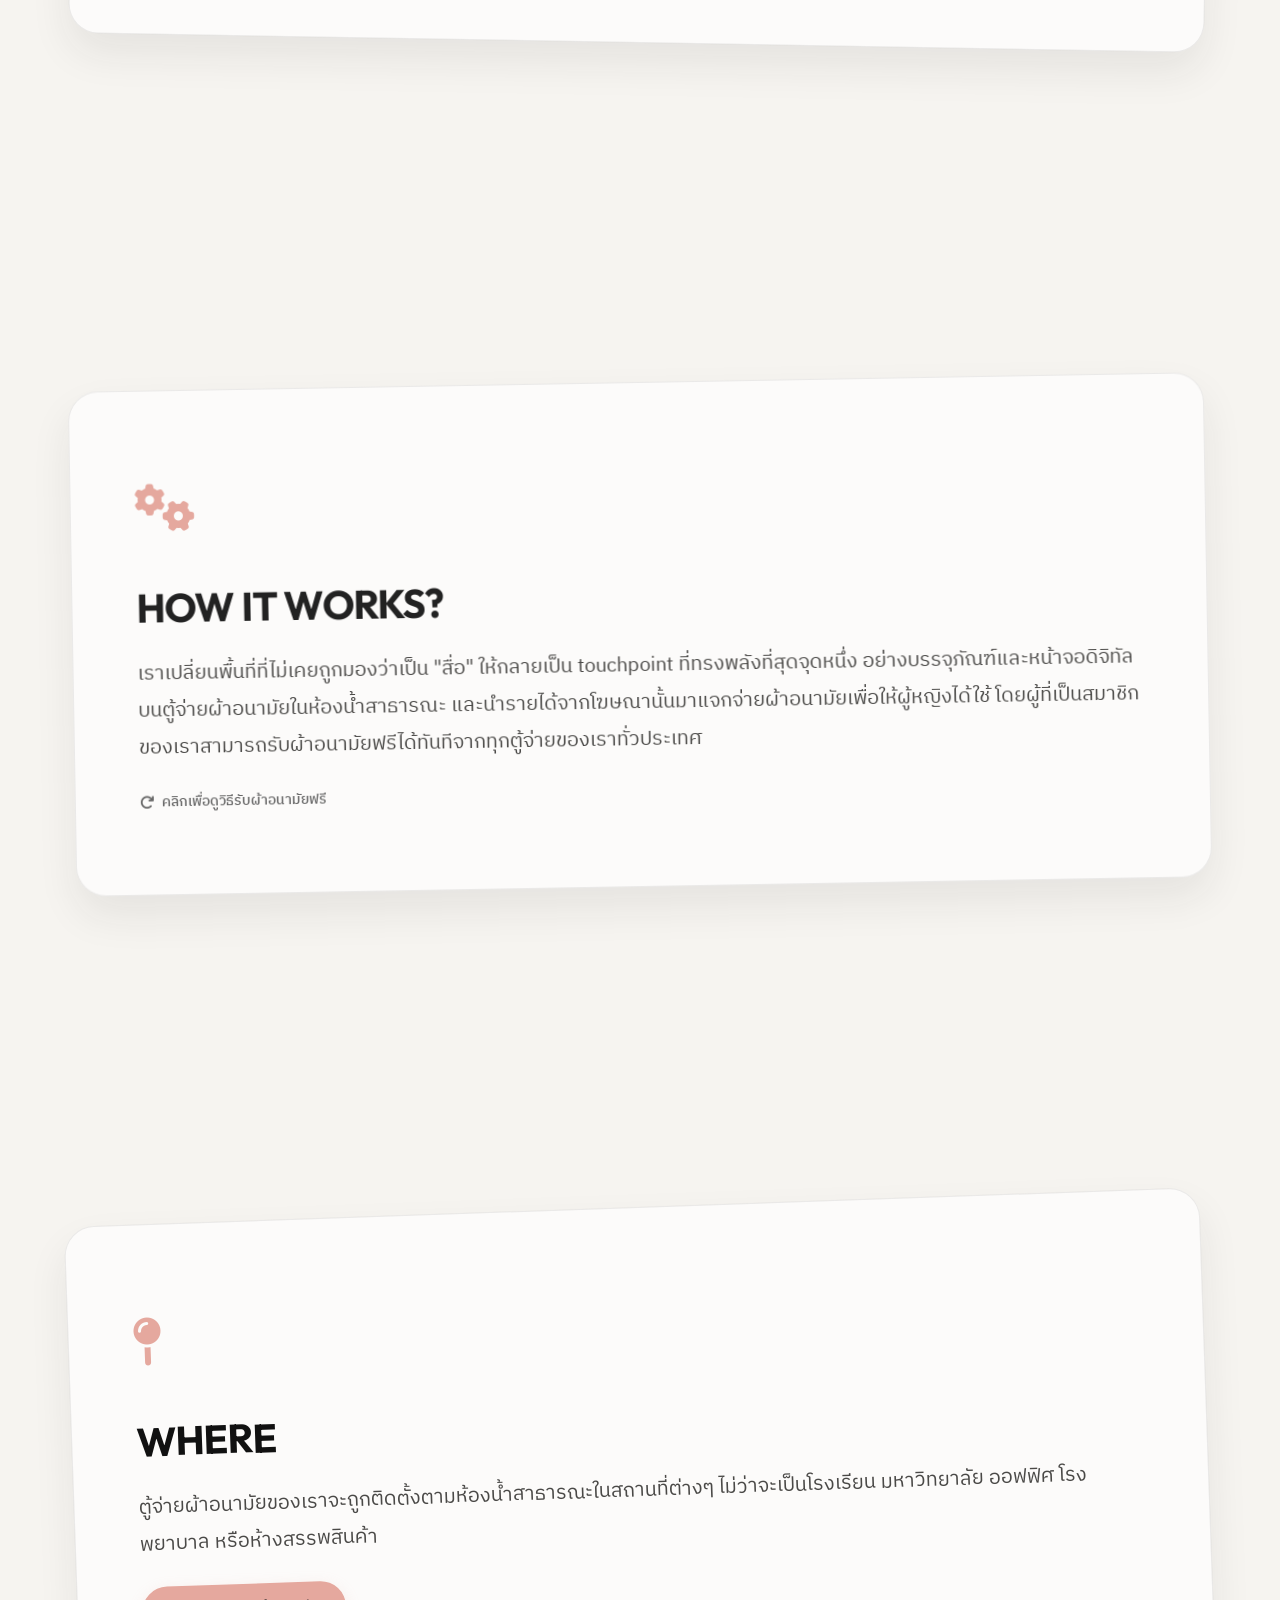
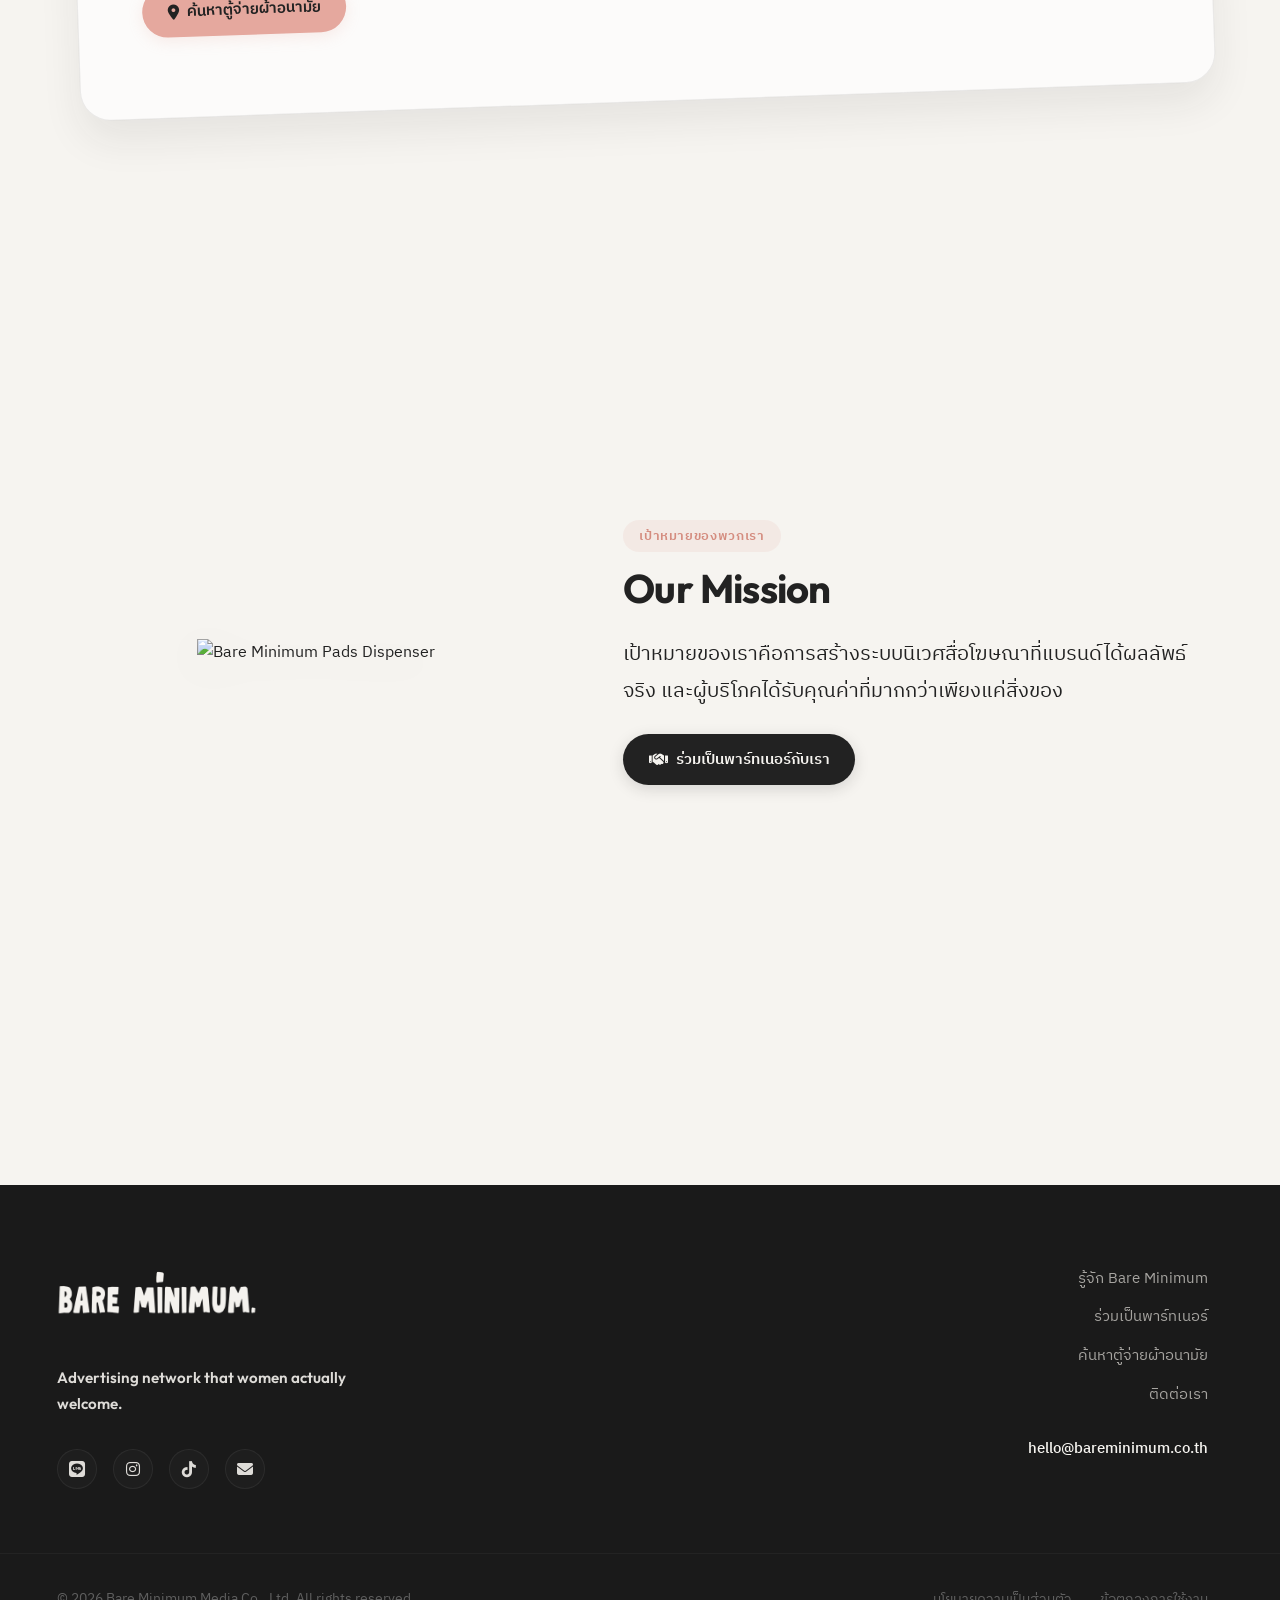
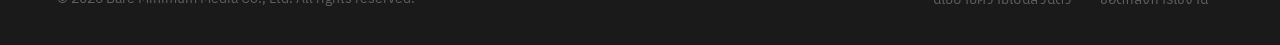
==== commit 2899c556: "feat: make partner button yellow and add plus sign after impact counter" ====
--- a/index.html
+++ b/index.html
@@ -30,7 +30,7 @@
     <link rel="stylesheet" href="https://cdnjs.cloudflare.com/ajax/libs/font-awesome/6.4.0/css/all.min.css">
 
     <!-- Custom CSS -->
-    <link rel="stylesheet" href="style.css?v=3.0">
+    <link rel="stylesheet" href="style.css?v=4.2">
 </head>
 
 <body>
@@ -93,6 +93,7 @@
                                         </span>
                                     </span>
                                 </span>
+                                <span class="impact-digit-plus">+</span>
                             </span>
                             <span class="impact-trail-text">women <span class="impact-counting-highlight">and counting.</span></span>
                         </h1>
@@ -100,7 +101,7 @@
 
                     <!-- 3 Quick Action Buttons -->
                     <div class="hero-buttons">
-                        <a href="advertisers" class="btn btn-outline btn-lg">
+                        <a href="advertisers" class="btn btn-yellow btn-lg">
                             <i class="fas fa-handshake"></i> Become Our Partner
                         </a>
                         <a href="locations" class="btn btn-secondary btn-lg">
@@ -362,7 +363,7 @@
     </div>
 
     <!-- Custom JS -->
-    <script src="script.js?v=3.0"></script>
+    <script src="script.js?v=4.2"></script>
 </body>
 
 </html>
--- a/style.css
+++ b/style.css
@@ -252,6 +252,18 @@
     transform: translateY(-2px);
 }
 
+.btn-yellow {
+    background-color: #F6D365;
+    color: var(--color-secondary);
+    box-shadow: 0 4px 15px rgba(246, 211, 101, 0.25);
+}
+
+.btn-yellow:hover {
+    background-color: #EBC148;
+    transform: translateY(-2px);
+    box-shadow: 0 6px 20px rgba(246, 211, 101, 0.4);
+}
+
 /* Mobile Toggle */
 .mobile-menu-toggle {
     display: none;
@@ -496,6 +508,16 @@
     padding-bottom: 0.75rem;
 }
 
+.impact-digit-plus {
+    font-family: var(--font-heading);
+    font-size: 7.5rem;
+    font-weight: 800;
+    color: var(--color-secondary);
+    line-height: 1;
+    margin-left: 0.15rem;
+    user-select: none;
+}
+
 @media (max-width: 768px) {
     .impact-counter-box {
         padding: 1rem 0;
@@ -516,6 +538,10 @@
 
     .impact-digit-separator {
         font-size: 4rem;
+    }
+
+    .impact-digit-plus {
+        font-size: 4.8rem;
     }
 }
 
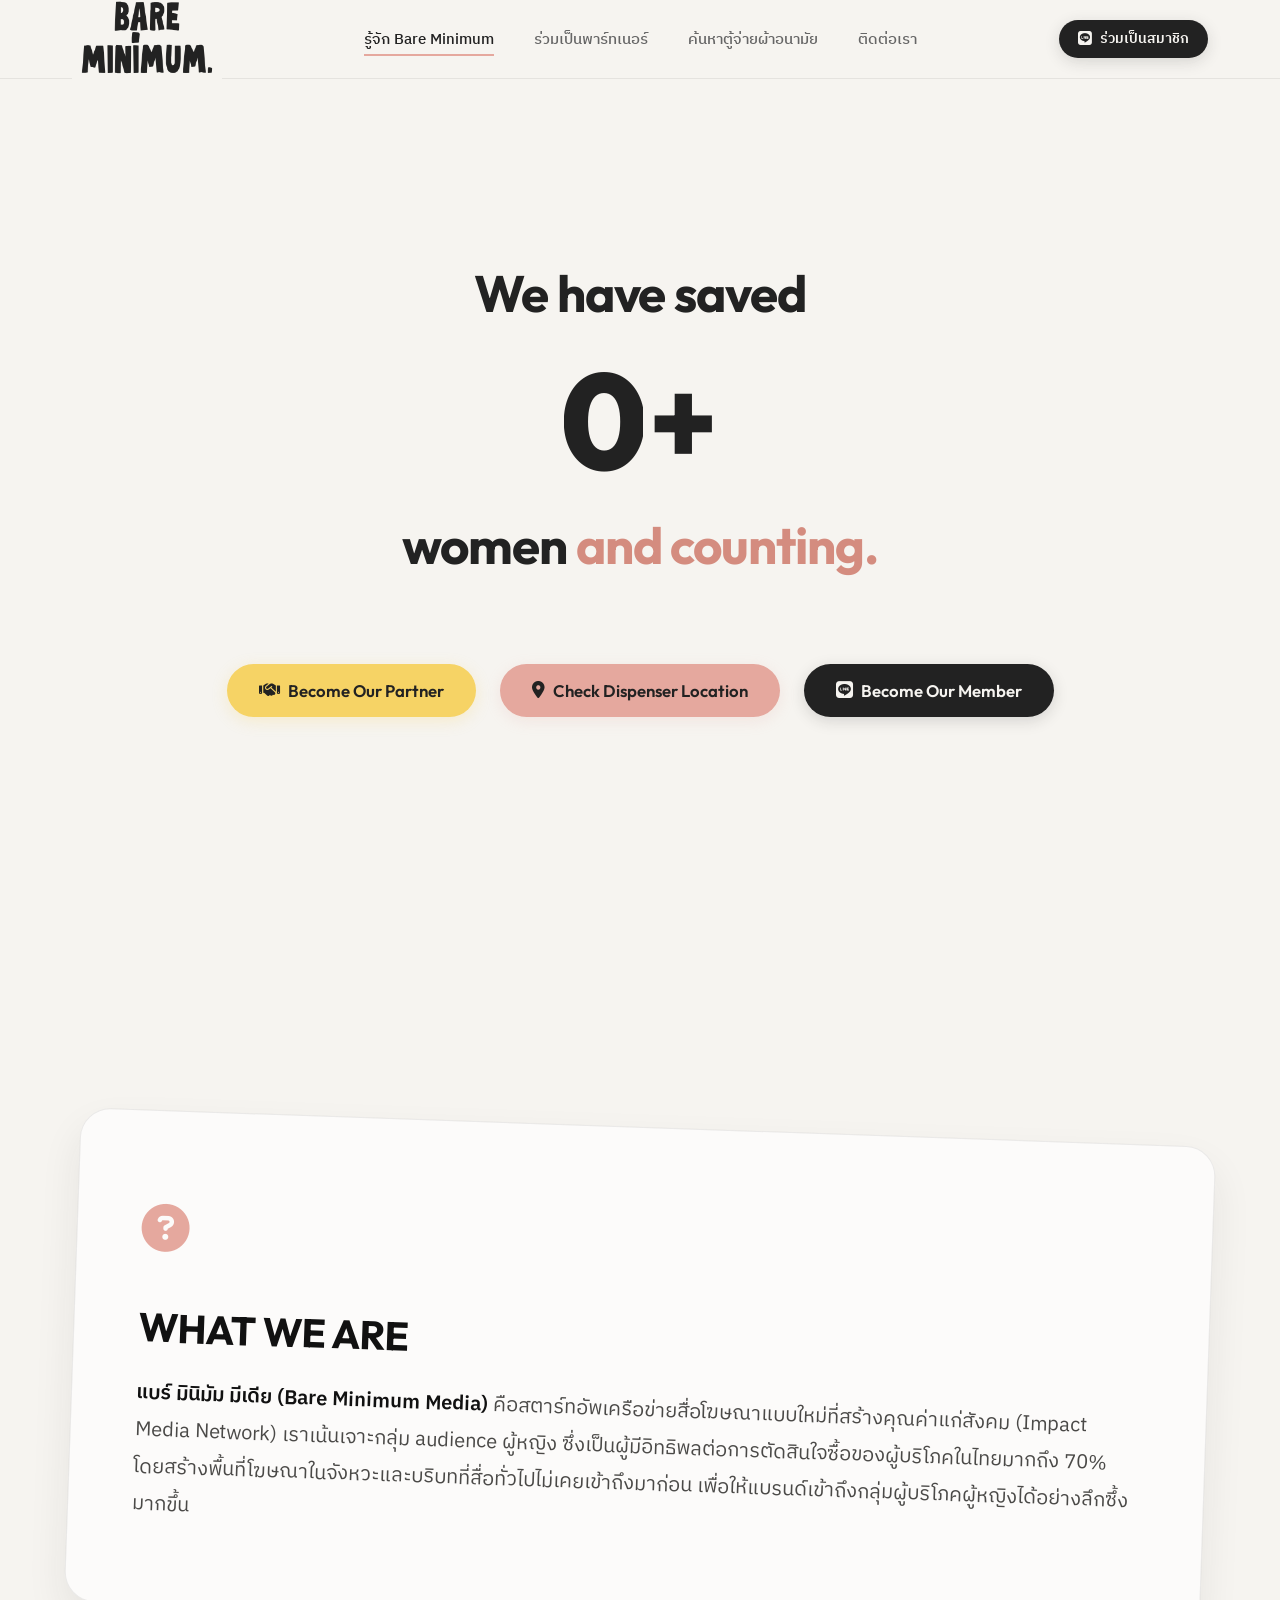
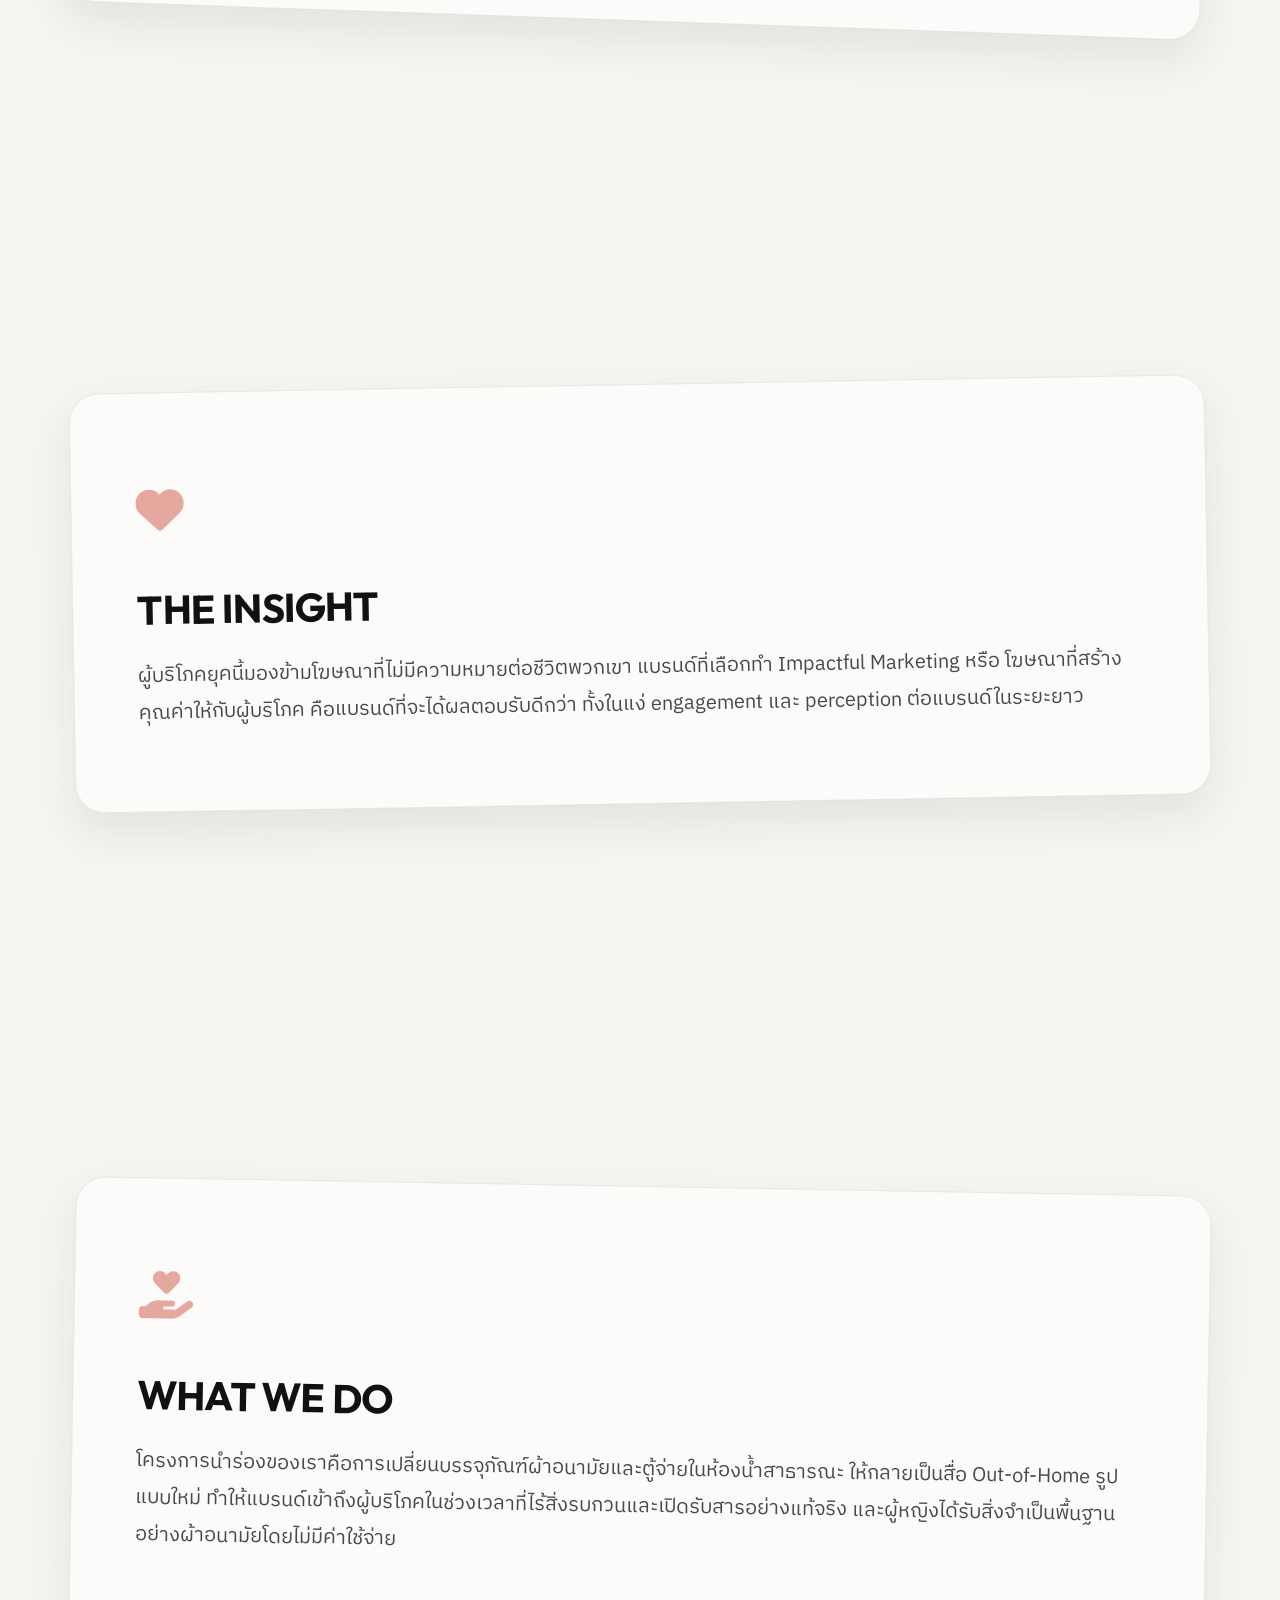
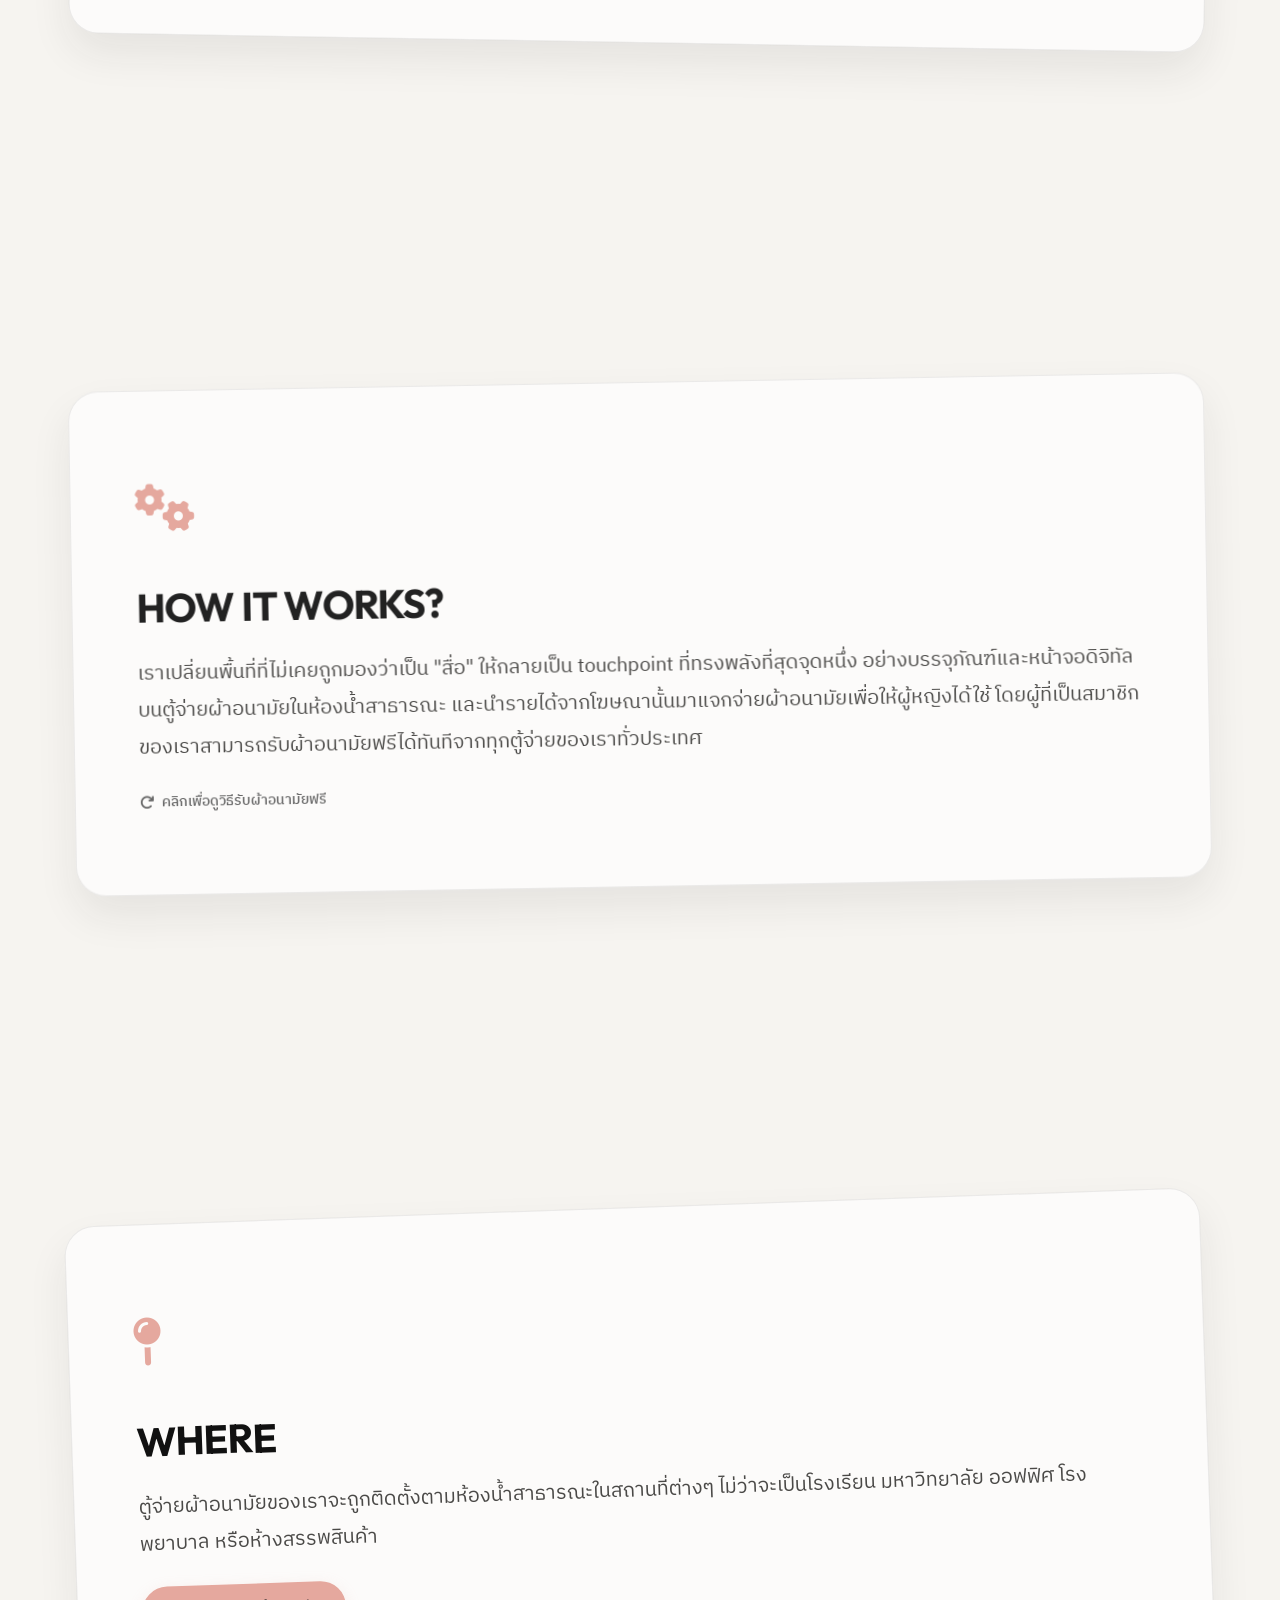
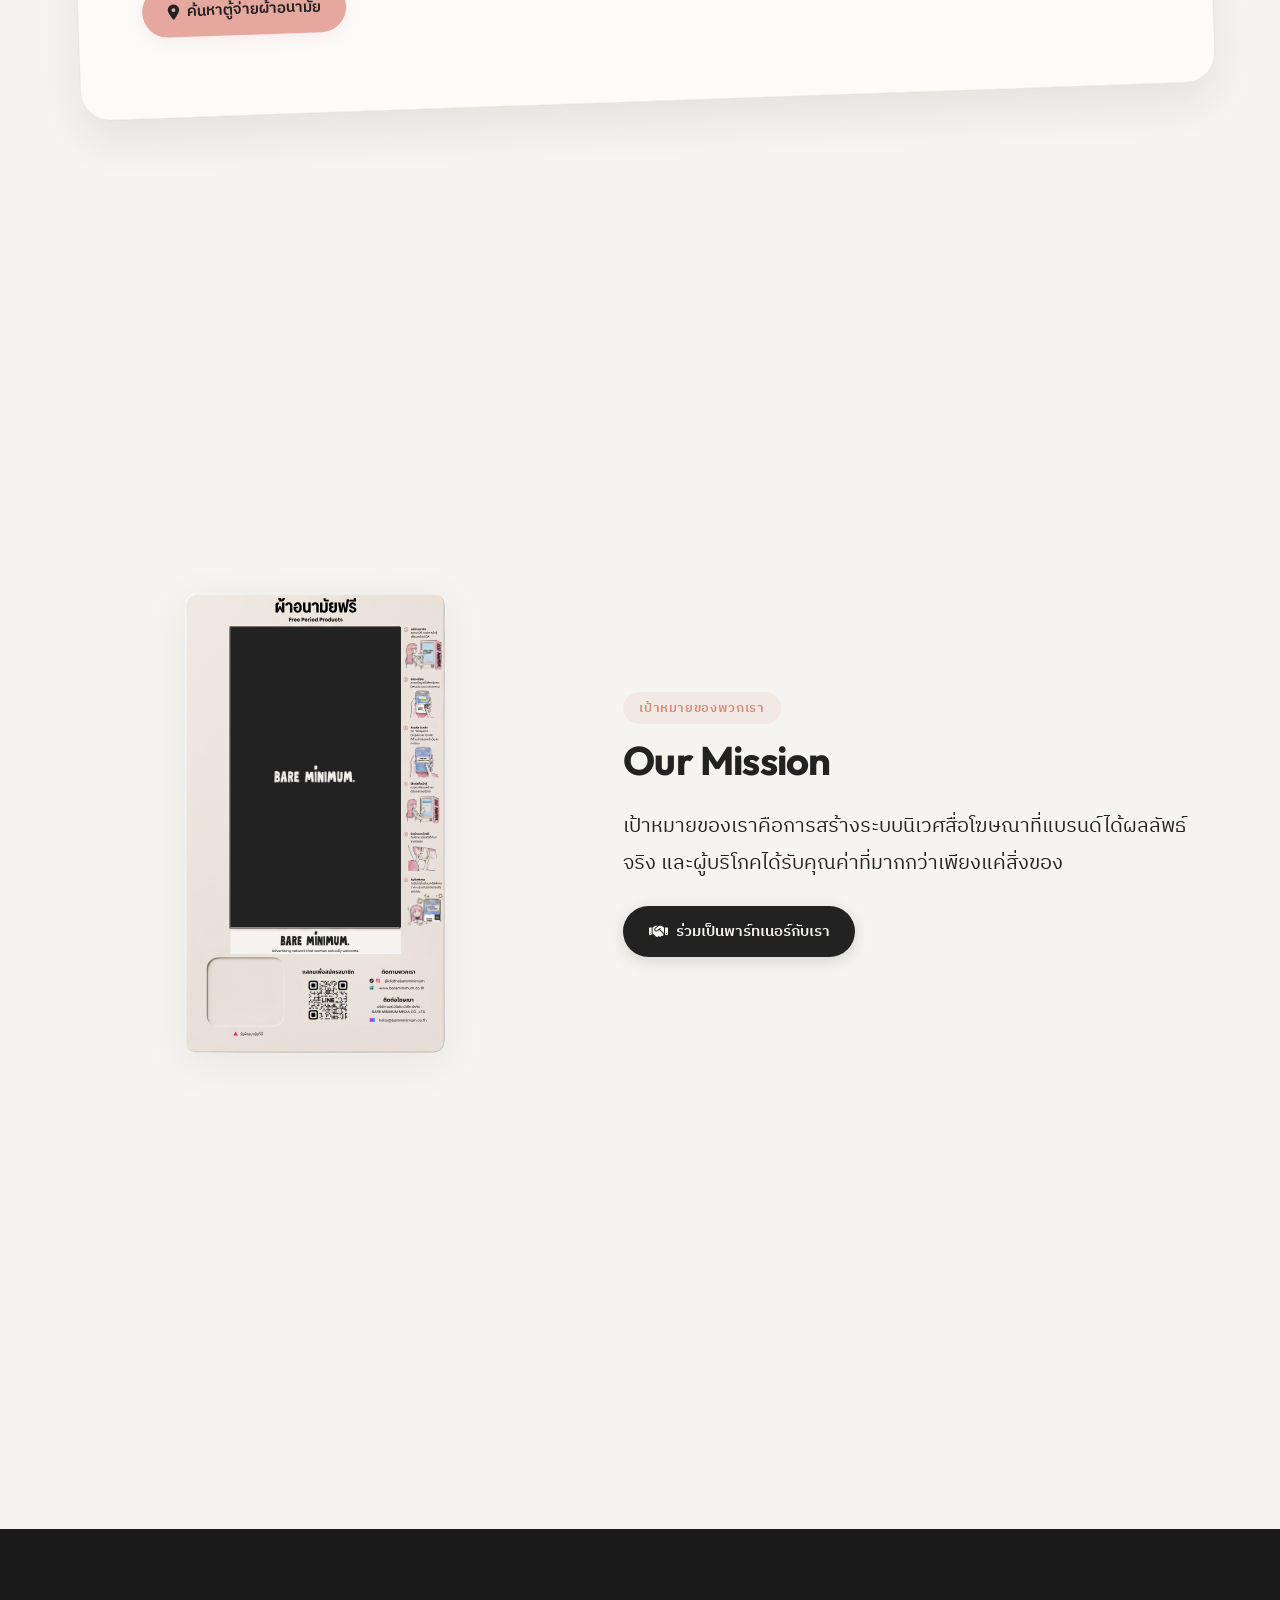
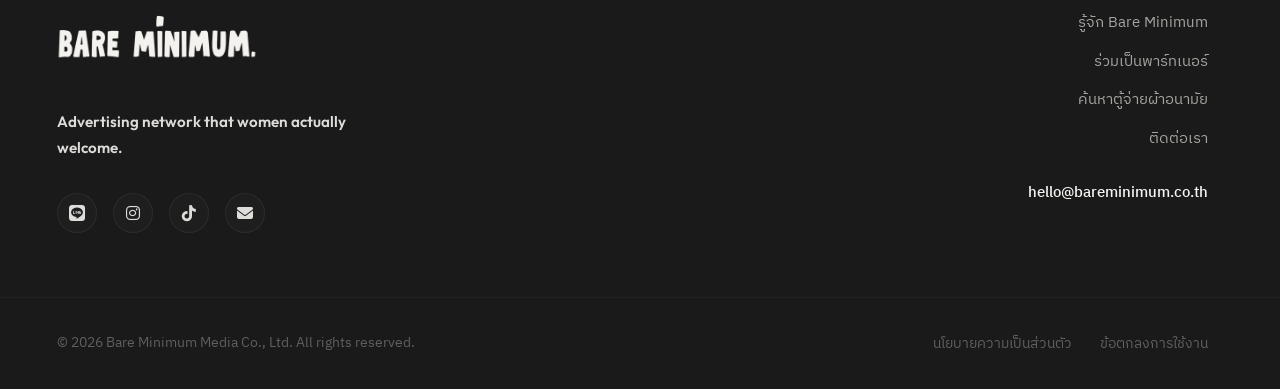
==== commit aa64b7d0: "fix: restore Our Mission dispenser image, add PNG fallback, and prevent iCloud eviction deletions" ====
--- a/index.html
+++ b/index.html
@@ -268,7 +268,8 @@
                 <!-- Left: Logo -->
                 <div class="mission-image">
                     <img src="assets/Dispenser Mockup.svg" alt="Bare Minimum Pads Dispenser"
-                        class="mission-dispenser-img">
+                        class="mission-dispenser-img"
+                        onerror="this.onerror=null;this.src='assets/dispenser-mockup.png';">
                 </div>
                 <!-- Right: Content -->
                 <div class="mission-content">
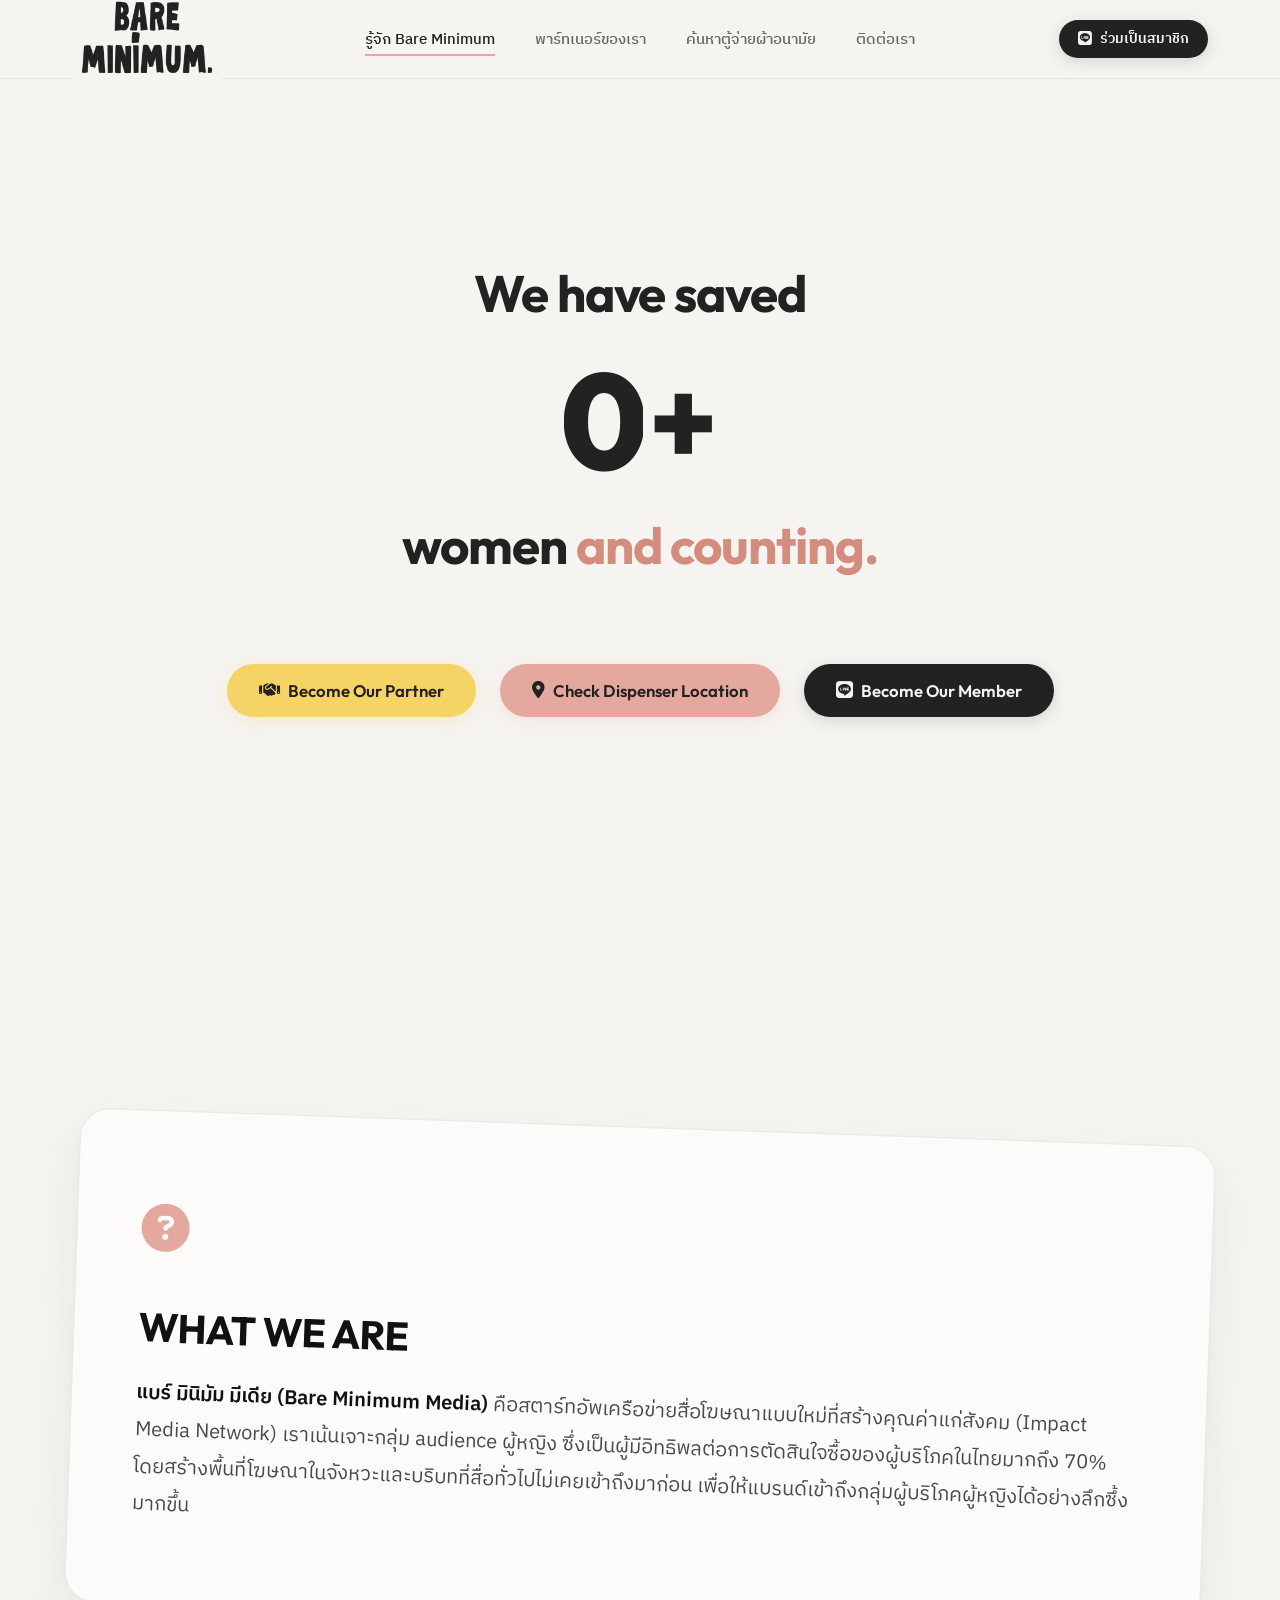
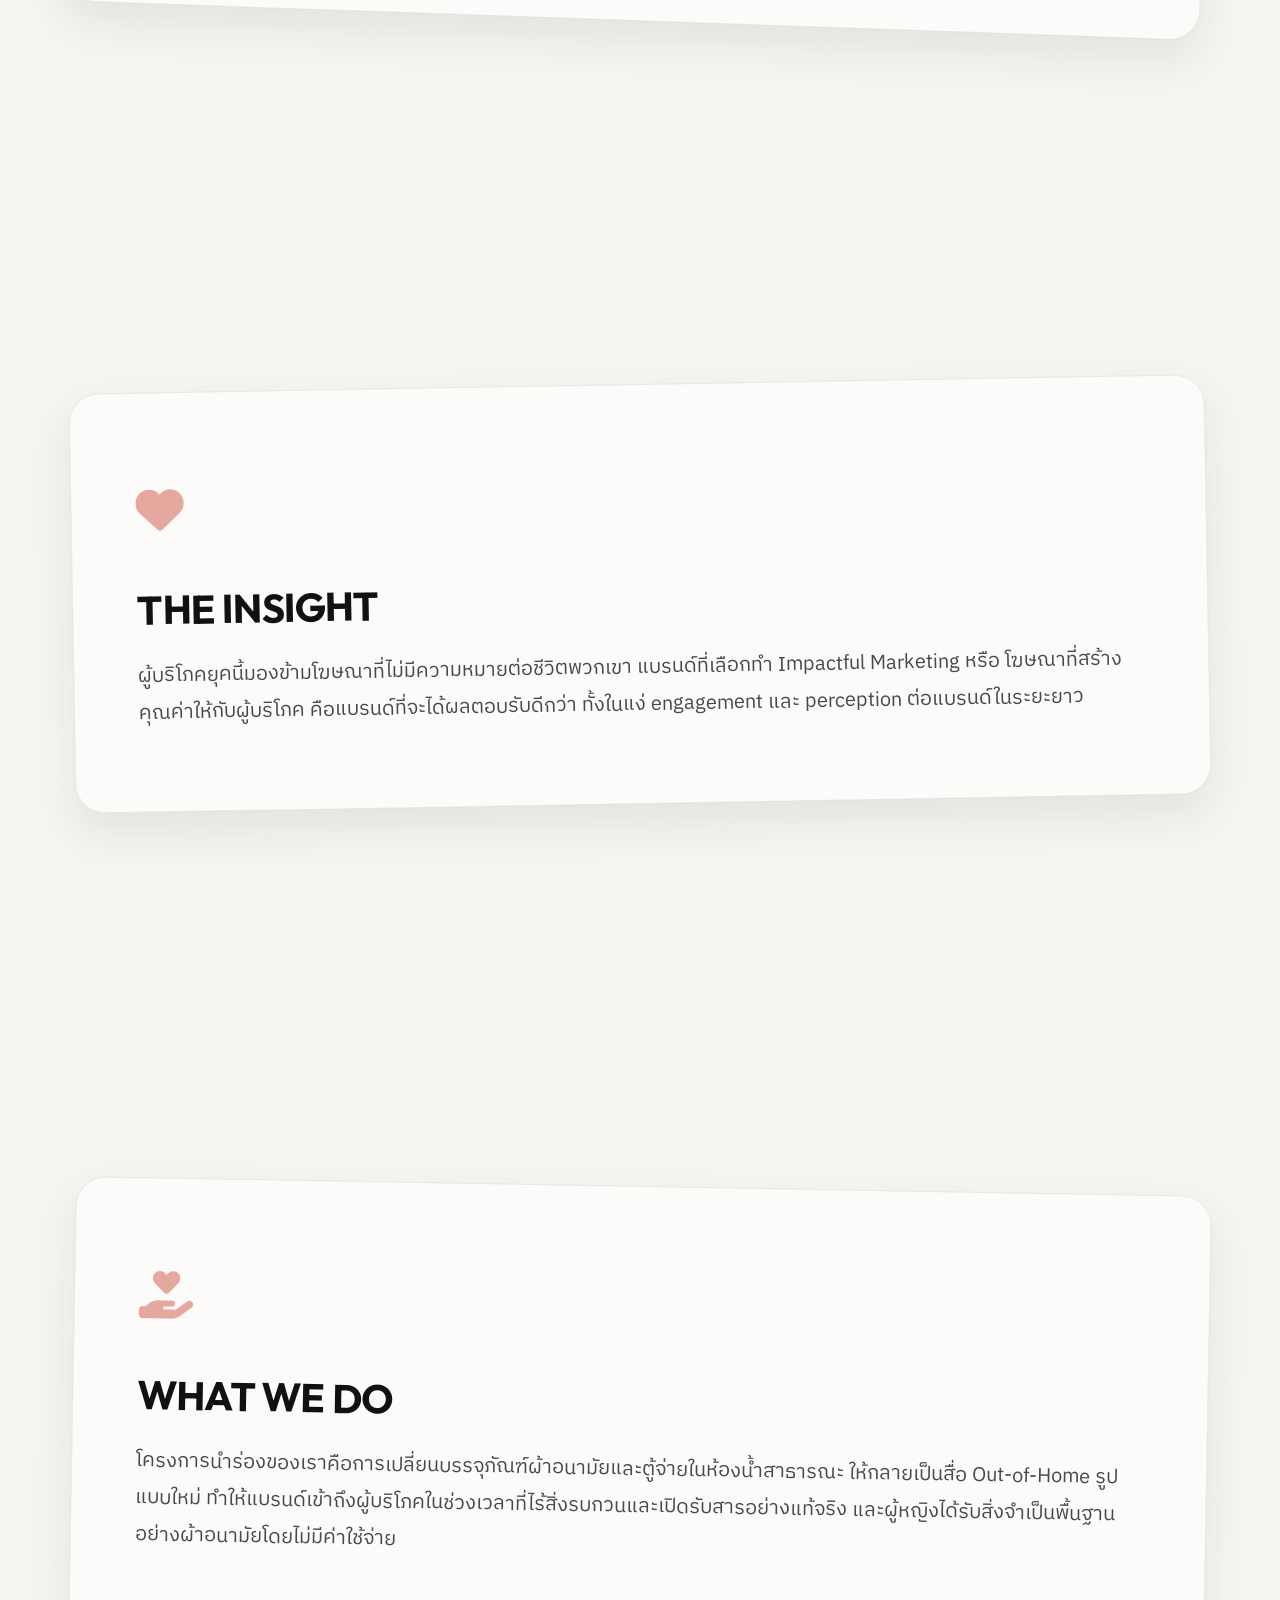
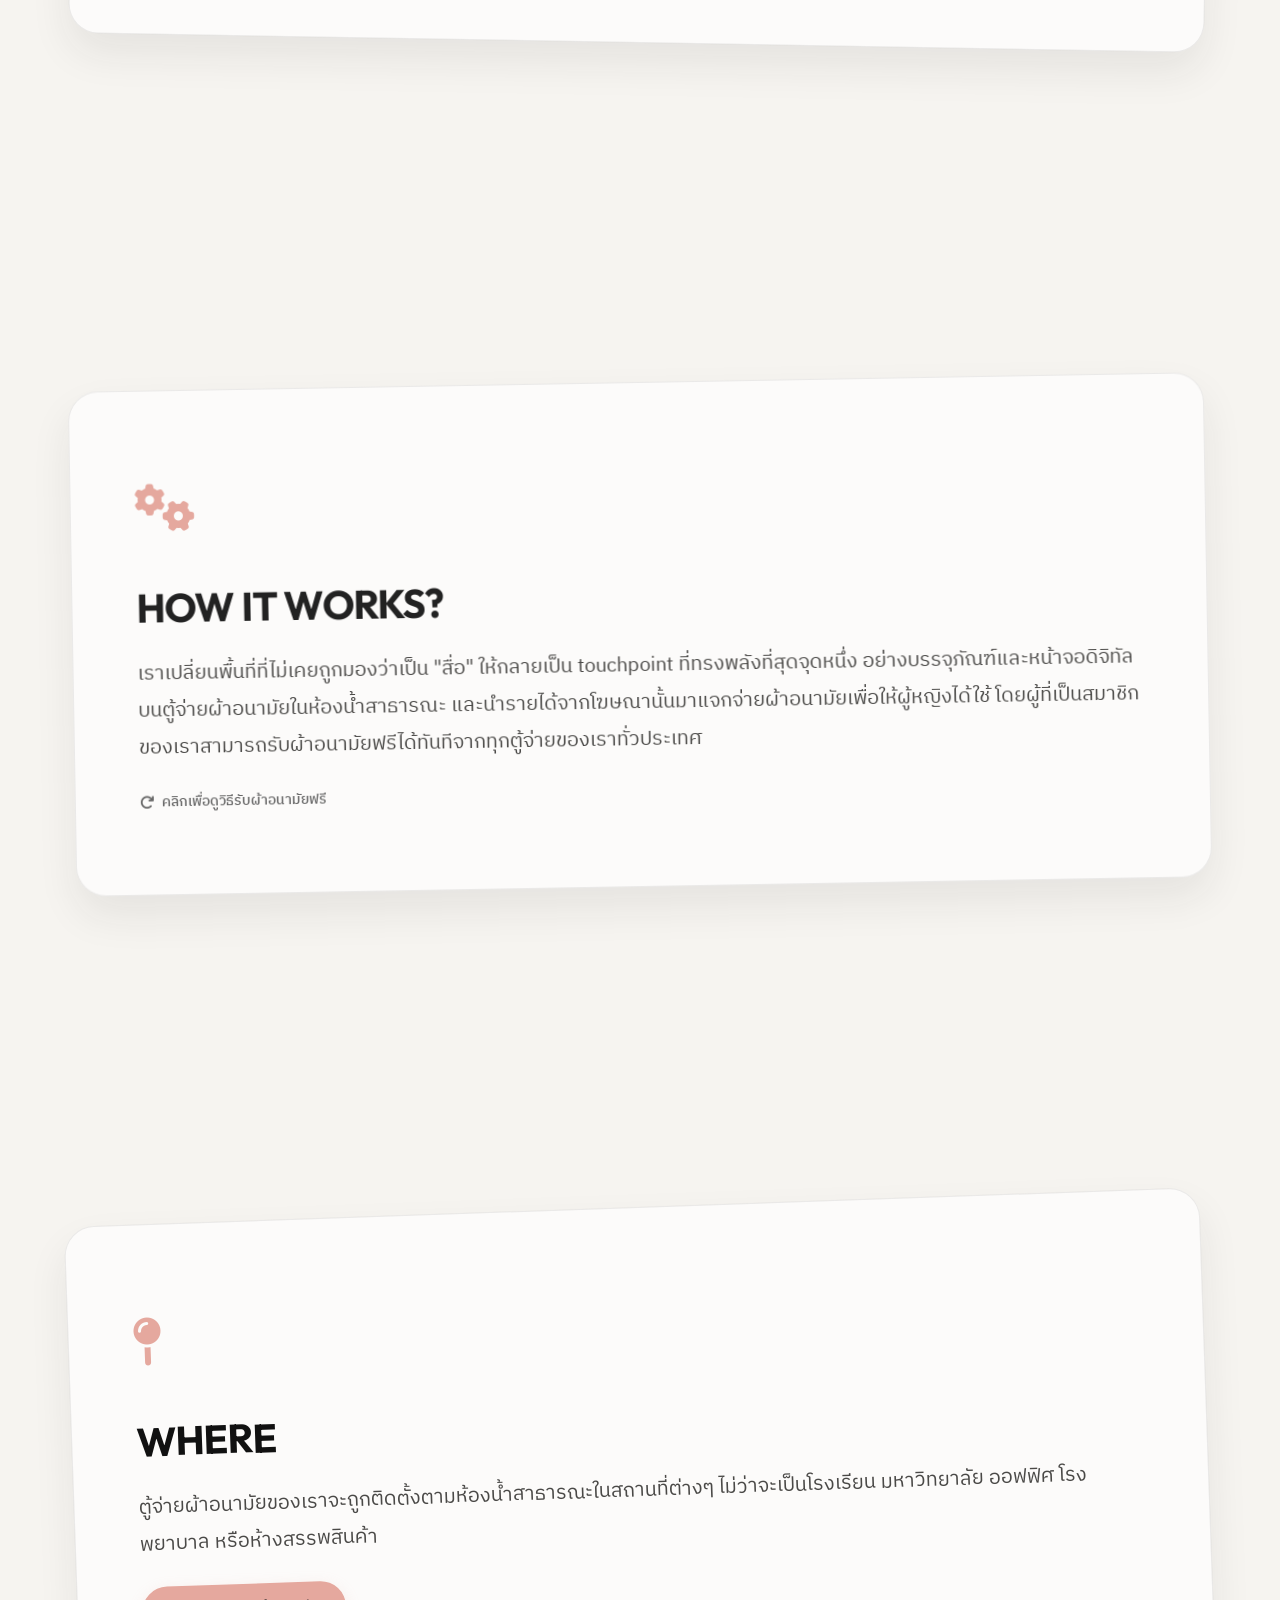
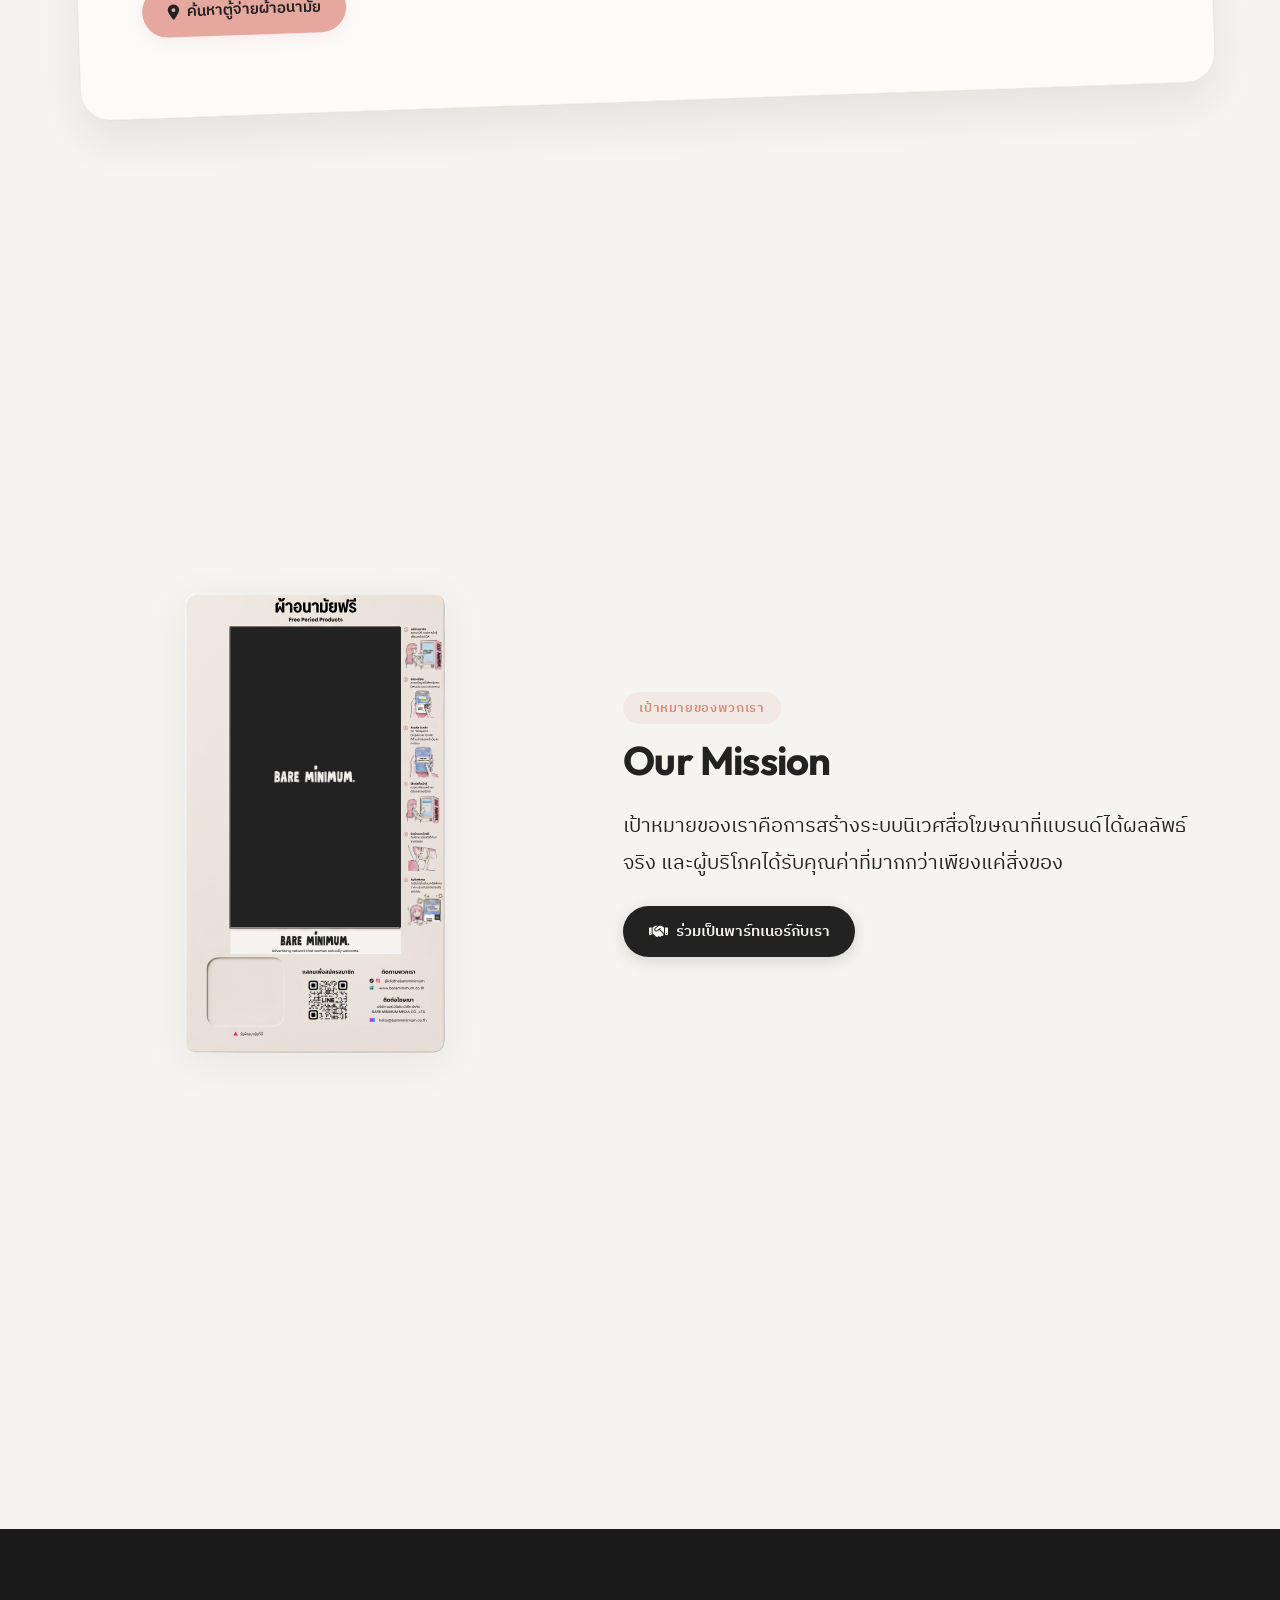
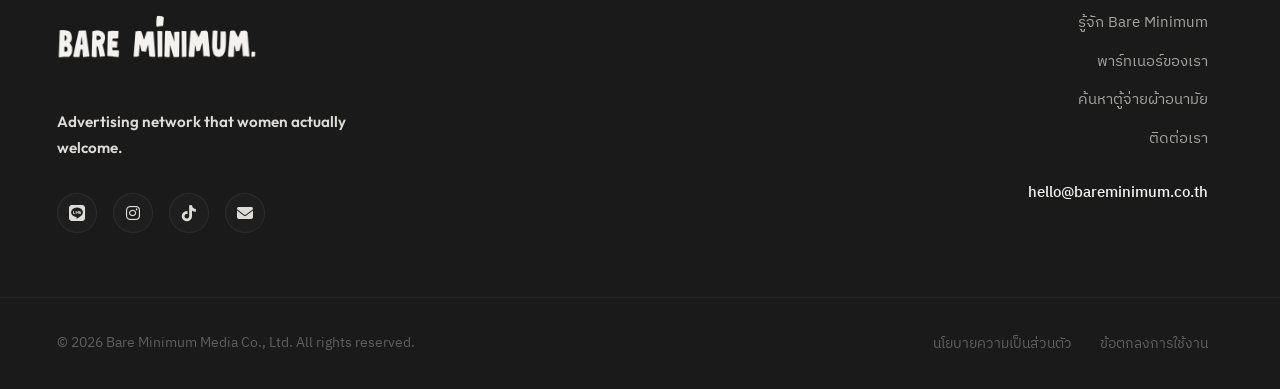
==== commit 0027e1ab: "feat: add collapsible see more pagination for partner brands grid" ====
--- a/index.html
+++ b/index.html
@@ -44,7 +44,7 @@
 
             <nav class="nav-menu">
                 <a href="./" class="nav-link">รู้จัก Bare Minimum</a>
-                <a href="advertisers" class="nav-link">ร่วมเป็นพาร์ทเนอร์</a>
+                <a href="advertisers" class="nav-link">พาร์ทเนอร์ของเรา</a>
                 <a href="locations" class="nav-link">ค้นหาตู้จ่ายผ้าอนามัย</a>
                 <a href="contact" class="nav-link">ติดต่อเรา</a>
             </nav>
@@ -66,7 +66,7 @@
     <!-- Mobile Navigation Drawer -->
     <div class="mobile-nav" id="mobile-nav">
         <a href="./" class="mobile-nav-link">รู้จัก Bare Minimum</a>
-        <a href="advertisers" class="mobile-nav-link">ร่วมเป็นพาร์ทเนอร์</a>
+        <a href="advertisers" class="mobile-nav-link">พาร์ทเนอร์ของเรา</a>
         <a href="locations" class="mobile-nav-link">ค้นหาตู้จ่ายผ้าอนามัย</a>
         <a href="contact" class="mobile-nav-link">ติดต่อเรา</a>
         <a href="https://lin.ee/9WE7ZkA" class="btn btn-primary btn-member-trigger" style="margin-top: 1.5rem;">
@@ -311,7 +311,7 @@
             <div class="footer-links-group">
                 <div class="footer-links-col">
                     <a href="./">รู้จัก Bare Minimum</a>
-                    <a href="advertisers">ร่วมเป็นพาร์ทเนอร์</a>
+                    <a href="advertisers">พาร์ทเนอร์ของเรา</a>
                     <a href="locations">ค้นหาตู้จ่ายผ้าอนามัย</a>
                     <a href="contact">ติดต่อเรา</a>
                     <a href="mailto:hello@bareminimum.co.th" class="footer-email-link">hello@bareminimum.co.th</a>
--- a/style.css
+++ b/style.css
@@ -2216,10 +2216,16 @@
     margin-top: 1.5rem;
 }
 
-#advertisers .adv-card:hover {
+#advertisers .adv-card:not(.adv-card-featured):hover {
     background-color: rgba(34, 34, 34, 0.05);
     border-color: rgba(229, 168, 158, 0.35);
     box-shadow: 0 0 25px rgba(229, 168, 158, 0.45);
+}
+
+#advertisers .adv-card-featured:hover {
+    background-color: #0a0a0a;
+    background-image: linear-gradient(135deg, #121212 0%, #050505 100%);
+    box-shadow: 0 0 30px rgba(229, 168, 158, 0.5);
 }
 
 /* Responsive Media Queries */
@@ -3314,6 +3320,907 @@
     }
 }
 
-
-
-
+/* ========================================================
+   Bare Minimum's Partner (Marketplace Section)
+   ======================================================== */
+.partner-marketplace-section {
+    padding: 6rem 0 6.5rem;
+    background: linear-gradient(180deg, #f6f4f0 0%, #ffffff 45%, #f6f4f0 100%);
+    border-bottom: 1px solid var(--border-light);
+    position: relative;
+}
+
+.partner-marketplace-section.standalone-section {
+    padding-top: 7.5rem !important;
+}
+
+.partner-marketplace-header {
+    text-align: center;
+    max-width: 720px;
+    margin: 0 auto 3rem;
+}
+
+.partner-marketplace-header h2 {
+    font-size: clamp(2rem, 4vw, 3rem);
+    color: var(--color-secondary);
+    margin-bottom: 0.85rem;
+}
+
+/* Rotating Banner Carousel */
+.partner-banner-wrapper {
+    position: relative;
+    width: 100%;
+    margin: 0 auto 2.75rem;
+    border-radius: 24px;
+    overflow: hidden;
+    background: #eae6df;
+    box-shadow: var(--shadow-premium);
+    border: 1px solid rgba(34, 34, 34, 0.08);
+    aspect-ratio: 16 / 6;
+}
+
+.partner-banner-wrapper.is-hidden {
+    display: none;
+}
+
+.partner-banner-carousel {
+    position: relative;
+    width: 100%;
+    height: 100%;
+}
+
+.partner-banner-slide {
+    position: absolute;
+    inset: 0;
+    opacity: 0;
+    visibility: hidden;
+    transition: opacity 0.65s cubic-bezier(0.16, 1, 0.3, 1), visibility 0.65s ease;
+    display: block;
+    text-decoration: none;
+    color: inherit;
+    z-index: 1;
+}
+
+.partner-banner-slide.active {
+    opacity: 1;
+    visibility: visible;
+    z-index: 2;
+}
+
+.partner-banner-slide-img {
+    width: 100%;
+    height: 100%;
+    object-fit: cover;
+    display: block;
+    transition: transform 5.5s ease-out;
+}
+
+.partner-banner-slide.active .partner-banner-slide-img {
+    transform: scale(1.02);
+}
+
+.partner-banner-overlay {
+    position: absolute;
+    inset: 0;
+    background: linear-gradient(90deg, rgba(20, 20, 20, 0.72) 0%, rgba(20, 20, 20, 0.32) 55%, rgba(20, 20, 20, 0.05) 100%);
+    display: flex;
+    flex-direction: column;
+    justify-content: flex-end;
+    padding: 2.5rem 3rem;
+    color: #ffffff;
+}
+
+.partner-banner-title {
+    font-family: var(--font-heading);
+    font-size: clamp(1.35rem, 3vw, 2.35rem);
+    font-weight: 700;
+    color: #ffffff;
+    margin-bottom: 0.45rem;
+    max-width: 650px;
+    text-shadow: 0 2px 12px rgba(0, 0, 0, 0.25);
+}
+
+.partner-banner-subtitle {
+    font-size: clamp(0.9rem, 1.4vw, 1.08rem);
+    color: rgba(255, 255, 255, 0.92);
+    max-width: 560px;
+    line-height: 1.5;
+    margin: 0;
+}
+
+.partner-banner-cta-pill {
+    display: inline-flex;
+    align-items: center;
+    gap: 0.45rem;
+    margin-top: 1rem;
+    width: fit-content;
+    padding: 0.5rem 1.15rem;
+    border-radius: 999px;
+    background: rgba(255, 255, 255, 0.95);
+    color: var(--color-secondary);
+    font-size: 0.85rem;
+    font-weight: 600;
+    transition: var(--transition-quick);
+}
+
+.partner-banner-slide:hover .partner-banner-cta-pill {
+    background: var(--color-accent);
+    color: #111111;
+    transform: translateX(3px);
+}
+
+.partner-banner-nav {
+    position: absolute;
+    top: 50%;
+    transform: translateY(-50%);
+    z-index: 5;
+    width: 44px;
+    height: 44px;
+    border-radius: 50%;
+    border: 1px solid rgba(255, 255, 255, 0.35);
+    background: rgba(34, 34, 34, 0.45);
+    backdrop-filter: blur(8px);
+    -webkit-backdrop-filter: blur(8px);
+    color: #ffffff;
+    font-size: 1rem;
+    cursor: pointer;
+    display: flex;
+    align-items: center;
+    justify-content: center;
+    transition: var(--transition-quick);
+}
+
+.partner-banner-nav:hover {
+    background: rgba(34, 34, 34, 0.85);
+    transform: translateY(-50%) scale(1.06);
+}
+
+.partner-banner-prev {
+    left: 1rem;
+}
+
+.partner-banner-next {
+    right: 1rem;
+}
+
+.partner-banner-dots {
+    position: absolute;
+    bottom: 1rem;
+    left: 50%;
+    transform: translateX(-50%);
+    z-index: 5;
+    display: flex;
+    align-items: center;
+    gap: 0.5rem;
+    padding: 0.4rem 0.7rem;
+    border-radius: 999px;
+    background: rgba(20, 20, 20, 0.35);
+    backdrop-filter: blur(8px);
+    -webkit-backdrop-filter: blur(8px);
+}
+
+.partner-banner-dots:empty {
+    display: none;
+}
+
+.partner-banner-dot {
+    width: 8px;
+    height: 8px;
+    border-radius: 999px;
+    border: none;
+    background: rgba(255, 255, 255, 0.5);
+    cursor: pointer;
+    padding: 0;
+    transition: width 0.3s ease, background-color 0.3s ease;
+}
+
+.partner-banner-dot.active {
+    width: 26px;
+    background: #ffffff;
+}
+
+/* Loading Skeletons */
+.partner-banner-skeleton {
+    width: 100%;
+    height: 100%;
+    position: relative;
+    overflow: hidden;
+    background: #eae6df;
+}
+
+.partner-brands-loading {
+    display: grid;
+    grid-template-columns: repeat(4, minmax(0, 1fr));
+    gap: 1.5rem;
+}
+
+.partner-brand-skeleton {
+    aspect-ratio: 1 / 1;
+    border-radius: 20px;
+    background: linear-gradient(90deg, #ece8e1 25%, #f5f3ef 50%, #ece8e1 75%);
+    background-size: 200% 100%;
+    animation: partnerShimmer 1.5s infinite linear;
+}
+
+.partner-skeleton-shimmer {
+    width: 100%;
+    height: 100%;
+    background: linear-gradient(90deg, #eae6df 25%, #f4f1ec 50%, #eae6df 75%);
+    background-size: 200% 100%;
+    animation: partnerShimmer 1.5s infinite linear;
+}
+
+@keyframes partnerShimmer {
+    0% { background-position: 200% 0; }
+    100% { background-position: -200% 0; }
+}
+
+/* Category Tabs Bar */
+.partner-category-bar {
+    margin-bottom: 2.25rem;
+    border-bottom: 1.5px solid rgba(34, 34, 34, 0.1);
+}
+
+.partner-category-pills {
+    display: flex;
+    flex-wrap: nowrap;
+    justify-content: flex-start;
+    gap: 0.35rem;
+    overflow-x: auto;
+    scrollbar-width: none;
+    -webkit-overflow-scrolling: touch;
+}
+
+.partner-category-pills::-webkit-scrollbar {
+    display: none;
+}
+
+.partner-category-pill {
+    position: relative;
+    display: inline-flex;
+    align-items: center;
+    gap: 0.5rem;
+    padding: 0.85rem 1.25rem;
+    border: none;
+    border-bottom: 2.5px solid transparent;
+    margin-bottom: -1.5px;
+    background: transparent;
+    color: var(--color-text-muted);
+    font-family: var(--font-heading);
+    font-size: 0.98rem;
+    font-weight: 600;
+    cursor: pointer;
+    transition: color 0.2s ease, border-color 0.2s ease, background-color 0.2s ease;
+    white-space: nowrap;
+    border-radius: 10px 10px 0 0;
+}
+
+.partner-category-pill:hover {
+    color: var(--color-secondary);
+    background: rgba(34, 34, 34, 0.03);
+}
+
+.partner-category-pill.active {
+    color: var(--color-secondary);
+    border-bottom-color: var(--color-secondary);
+    background: transparent;
+    box-shadow: none;
+}
+
+.partner-pill-count {
+    font-size: 0.74rem;
+    font-weight: 700;
+    padding: 0.14rem 0.52rem;
+    border-radius: 999px;
+    background: rgba(34, 34, 34, 0.07);
+    color: var(--color-text-muted);
+    transition: background-color 0.2s ease, color 0.2s ease;
+}
+
+.partner-category-pill.active .partner-pill-count {
+    background: var(--color-secondary);
+    color: #ffffff;
+}
+
+.partner-tab-description {
+    font-size: 0.94rem;
+    color: var(--color-text-muted);
+    margin: -0.75rem 0 1.5rem 0;
+}
+
+.partner-tab-empty {
+    text-align: center;
+    padding: 3rem 1.5rem;
+    border-radius: 20px;
+    background: #ffffff;
+    border: 1.5px dashed rgba(34, 34, 34, 0.12);
+    color: var(--color-text-muted);
+    font-size: 0.95rem;
+}
+
+.partner-brand-cat-label {
+    font-size: 0.72rem;
+    font-weight: 700;
+    text-transform: uppercase;
+    letter-spacing: 0.04em;
+    color: #9f5246;
+    background: rgba(229, 168, 158, 0.22);
+    padding: 0.2rem 0.6rem;
+    border-radius: 999px;
+    width: fit-content;
+}
+
+/* Category Sections & Square Brand Cards */
+.partner-category-section {
+    margin-bottom: 3.5rem;
+}
+
+.partner-category-section:last-child {
+    margin-bottom: 0;
+}
+
+.partner-category-section-head {
+    display: flex;
+    align-items: baseline;
+    justify-content: space-between;
+    gap: 1rem;
+    margin-bottom: 1.35rem;
+    padding-bottom: 0.75rem;
+    border-bottom: 1px solid rgba(34, 34, 34, 0.1);
+}
+
+.partner-category-title-wrap {
+    display: flex;
+    flex-direction: column;
+    gap: 0.2rem;
+}
+
+.partner-category-title {
+    font-size: 1.4rem;
+    font-weight: 700;
+    color: var(--color-secondary);
+    display: flex;
+    align-items: center;
+    gap: 0.6rem;
+}
+
+.partner-category-title::before {
+    content: '';
+    display: inline-block;
+    width: 8px;
+    height: 8px;
+    border-radius: 50%;
+    background: var(--color-accent);
+    flex-shrink: 0;
+}
+
+.partner-category-desc {
+    font-size: 0.9rem;
+    color: var(--color-text-muted);
+    margin: 0;
+}
+
+.partner-category-count-label {
+    font-size: 0.85rem;
+    font-weight: 500;
+    color: var(--color-text-muted);
+    white-space: nowrap;
+}
+
+.partner-brands-grid {
+    display: grid;
+    grid-template-columns: repeat(3, minmax(0, 1fr));
+    gap: 1.75rem;
+}
+
+.partner-brand-card {
+    position: relative;
+    border-radius: 24px;
+    background: #ffffff;
+    border: 1.5px solid rgba(34, 34, 34, 0.08);
+    box-shadow: var(--shadow-soft);
+    overflow: hidden;
+    display: flex;
+    flex-direction: column;
+    text-decoration: none;
+    color: inherit;
+    cursor: pointer;
+    padding: 0;
+    text-align: left;
+    font-family: inherit;
+    transition: transform 0.3s cubic-bezier(0.16, 1, 0.3, 1),
+                box-shadow 0.3s cubic-bezier(0.16, 1, 0.3, 1),
+                border-color 0.25s ease;
+}
+
+.partner-brand-card:hover {
+    transform: translateY(-6px);
+    box-shadow: 0 20px 42px rgba(34, 34, 34, 0.12);
+    border-color: var(--color-accent);
+}
+
+.partner-brand-card.is-static {
+    cursor: default;
+}
+
+.partner-brand-card.is-static:hover {
+    transform: none;
+    box-shadow: var(--shadow-soft);
+    border-color: rgba(34, 34, 34, 0.08);
+}
+
+.partner-brand-logo-box {
+    width: 100%;
+    aspect-ratio: 1 / 1;
+    display: flex;
+    align-items: center;
+    justify-content: center;
+    padding: 0.9rem;
+    background: #ffffff;
+    overflow: hidden;
+    flex-shrink: 0;
+}
+
+.partner-brand-logo-img {
+    width: 100%;
+    height: 100%;
+    object-fit: contain;
+    border-radius: 14px;
+    transition: transform 0.35s cubic-bezier(0.16, 1, 0.3, 1);
+}
+
+.partner-brand-card:hover .partner-brand-logo-img {
+    transform: scale(1.04);
+}
+
+.partner-brand-footer {
+    width: 100%;
+    flex: 1;
+    padding: 1.15rem 1.35rem 1.35rem;
+    background: #faf9f6;
+    border-top: 1px solid rgba(34, 34, 34, 0.06);
+    display: flex;
+    flex-direction: column;
+    align-items: stretch;
+    gap: 0.75rem;
+}
+
+.partner-brand-name {
+    font-family: var(--font-heading);
+    font-size: 1.12rem;
+    font-weight: 700;
+    line-height: 1.35;
+    color: var(--color-secondary);
+    display: -webkit-box;
+    -webkit-line-clamp: 2;
+    -webkit-box-orient: vertical;
+    overflow: hidden;
+}
+
+.partner-brand-tagline {
+    font-size: 0.88rem;
+    line-height: 1.45;
+    color: var(--color-text-muted);
+    margin: -0.25rem 0 0 0;
+    display: -webkit-box;
+    -webkit-line-clamp: 2;
+    -webkit-box-orient: vertical;
+    overflow: hidden;
+}
+
+.partner-visit-btn {
+    margin-top: auto;
+    width: 100%;
+    padding: 0.72rem 1.15rem;
+    border-radius: 999px;
+    background: var(--color-secondary);
+    color: #ffffff;
+    font-family: var(--font-heading);
+    font-size: 0.92rem;
+    font-weight: 600;
+    letter-spacing: 0.01em;
+    display: inline-flex;
+    align-items: center;
+    justify-content: center;
+    gap: 0.5rem;
+    transition: background-color 0.25s ease, color 0.25s ease, transform 0.25s ease, box-shadow 0.25s ease;
+}
+
+.partner-visit-btn i {
+    font-size: 0.8rem;
+    transition: transform 0.25s ease;
+}
+
+.partner-brand-card:hover .partner-visit-btn {
+    background: var(--color-accent);
+    color: #111111;
+    box-shadow: 0 6px 18px rgba(229, 168, 158, 0.45);
+}
+
+.partner-brand-card:hover .partner-visit-btn i {
+    transform: translateX(2px);
+}
+
+/* See More / Show Less Button */
+.partner-see-more-wrap {
+    display: flex;
+    justify-content: center;
+    margin-top: 2.25rem;
+}
+
+.partner-see-more-btn {
+    display: inline-flex;
+    align-items: center;
+    justify-content: center;
+    gap: 0.55rem;
+    padding: 0.82rem 2rem;
+    border-radius: 999px;
+    border: 1.5px solid rgba(34, 34, 34, 0.16);
+    background: #ffffff;
+    color: var(--color-secondary);
+    font-family: var(--font-heading);
+    font-size: 0.95rem;
+    font-weight: 600;
+    cursor: pointer;
+    box-shadow: var(--shadow-soft);
+    transition: var(--transition-quick);
+}
+
+.partner-see-more-btn:hover {
+    background: var(--color-secondary);
+    color: #ffffff;
+    border-color: var(--color-secondary);
+    transform: translateY(-2px);
+    box-shadow: 0 12px 26px rgba(34, 34, 34, 0.14);
+}
+
+.partner-see-more-count {
+    font-size: 0.78rem;
+    font-weight: 700;
+    padding: 0.14rem 0.52rem;
+    border-radius: 999px;
+    background: rgba(229, 168, 158, 0.28);
+    color: #8c4034;
+    transition: background-color 0.2s ease, color 0.2s ease;
+}
+
+.partner-see-more-btn:hover .partner-see-more-count {
+    background: rgba(255, 255, 255, 0.2);
+    color: #ffffff;
+}
+
+.partner-brand-channel-badge {
+    position: absolute;
+    top: 0.65rem;
+    right: 0.65rem;
+    padding: 0.22rem 0.55rem;
+    border-radius: 999px;
+    background: rgba(34, 34, 34, 0.78);
+    backdrop-filter: blur(6px);
+    color: #ffffff;
+    font-size: 0.68rem;
+    font-weight: 600;
+    display: inline-flex;
+    align-items: center;
+    gap: 0.25rem;
+    pointer-events: none;
+}
+
+/* Empty State */
+.partner-empty-state {
+    text-align: center;
+    padding: 4rem 2rem;
+    border-radius: 24px;
+    background: #ffffff;
+    border: 1.5px dashed rgba(34, 34, 34, 0.14);
+    max-width: 640px;
+    margin: 0 auto;
+}
+
+.partner-empty-icon {
+    width: 64px;
+    height: 64px;
+    border-radius: 20px;
+    background: rgba(229, 168, 158, 0.2);
+    color: var(--color-secondary);
+    display: inline-flex;
+    align-items: center;
+    justify-content: center;
+    font-size: 1.6rem;
+    margin-bottom: 1.15rem;
+}
+
+.partner-empty-state h3 {
+    font-size: 1.3rem;
+    color: var(--color-secondary);
+    margin-bottom: 0.5rem;
+}
+
+.partner-empty-state p {
+    font-size: 0.95rem;
+    color: var(--color-text-muted);
+    margin-bottom: 1.5rem;
+}
+
+/* Partner Brand Channels Modal */
+.partner-brand-modal-content {
+    max-width: 440px;
+    text-align: center;
+}
+
+.partner-brand-modal-header {
+    display: flex;
+    flex-direction: column;
+    align-items: center;
+    margin-bottom: 1.25rem;
+}
+
+.partner-brand-modal-logo-wrap {
+    width: 108px;
+    height: 108px;
+    border-radius: 20px;
+    background: #ffffff;
+    border: 1px solid rgba(34, 34, 34, 0.1);
+    box-shadow: 0 8px 24px rgba(0, 0, 0, 0.06);
+    padding: 0.9rem;
+    display: flex;
+    align-items: center;
+    justify-content: center;
+    margin-bottom: 0.9rem;
+}
+
+.partner-brand-modal-logo {
+    max-width: 100%;
+    max-height: 100%;
+    object-fit: contain;
+}
+
+.partner-brand-modal-cat {
+    display: inline-block;
+    padding: 0.22rem 0.75rem;
+    border-radius: 999px;
+    background: rgba(229, 168, 158, 0.25);
+    color: #7c3c32;
+    font-size: 0.76rem;
+    font-weight: 600;
+    margin-bottom: 0.45rem;
+}
+
+.partner-brand-modal-name {
+    margin-bottom: 0.35rem !important;
+    font-size: 1.45rem !important;
+}
+
+.partner-brand-modal-tagline {
+    margin-bottom: 0 !important;
+    font-size: 0.9rem !important;
+}
+
+.partner-brand-modal-section-label {
+    font-size: 0.82rem;
+    font-weight: 600;
+    color: var(--color-text-muted);
+    text-transform: uppercase;
+    letter-spacing: 0.04em;
+    margin-bottom: 0.85rem;
+    display: flex;
+    align-items: center;
+    justify-content: center;
+    gap: 0.45rem;
+}
+
+.partner-brand-channels-list {
+    display: flex;
+    flex-direction: column;
+    gap: 0.65rem;
+}
+
+.partner-channel-link {
+    display: flex;
+    align-items: center;
+    justify-content: space-between;
+    gap: 0.85rem;
+    padding: 0.85rem 1.1rem;
+    border-radius: 14px;
+    background: #f9f7f4;
+    border: 1.5px solid rgba(34, 34, 34, 0.09);
+    text-decoration: none;
+    color: var(--color-secondary);
+    font-weight: 600;
+    font-size: 0.95rem;
+    transition: var(--transition-quick);
+}
+
+.partner-channel-link:hover {
+    background: #ffffff;
+    border-color: var(--color-accent);
+    transform: translateY(-2px);
+    box-shadow: 0 8px 20px rgba(34, 34, 34, 0.08);
+}
+
+.partner-channel-left {
+    display: flex;
+    align-items: center;
+    gap: 0.75rem;
+    min-width: 0;
+}
+
+.partner-channel-icon {
+    width: 36px;
+    height: 36px;
+    border-radius: 10px;
+    display: inline-flex;
+    align-items: center;
+    justify-content: center;
+    font-size: 1rem;
+    color: #ffffff;
+    flex-shrink: 0;
+}
+
+.partner-channel-icon.type-website { background: #222222; }
+.partner-channel-icon.type-shopee { background: #ee4d2d; }
+.partner-channel-icon.type-lazada { background: #0f146d; }
+.partner-channel-icon.type-line { background: #06c755; }
+.partner-channel-icon.type-instagram { background: linear-gradient(45deg, #f09433, #e6683c, #dc2743, #cc2366, #bc1888); }
+.partner-channel-icon.type-tiktok { background: #111111; }
+.partner-channel-icon.type-facebook { background: #1877f2; }
+.partner-channel-icon.type-other { background: #d48c7f; }
+
+.partner-channel-label {
+    white-space: nowrap;
+    overflow: hidden;
+    text-overflow: ellipsis;
+}
+
+.partner-channel-arrow {
+    color: var(--color-text-muted);
+    font-size: 0.85rem;
+    flex-shrink: 0;
+}
+
+/* Partner Contact Popup Modal */
+.partner-contact-modal-content {
+    max-width: 480px;
+}
+
+.partner-contact-modal-header {
+    text-align: center;
+    margin-bottom: 1.5rem;
+}
+
+.partner-contact-modal-header .modal-subtitle {
+    margin-bottom: 0;
+}
+
+.partner-contact-list {
+    display: flex;
+    flex-direction: column;
+    gap: 0.7rem;
+}
+
+.partner-contact-card {
+    display: flex;
+    align-items: center;
+    gap: 0.9rem;
+    padding: 0.9rem 1.05rem;
+    border-radius: 14px;
+    background: #f9f7f4;
+    border: 1.5px solid rgba(34, 34, 34, 0.08);
+    text-decoration: none;
+    color: var(--color-secondary);
+    transition: var(--transition-quick);
+}
+
+a.partner-contact-card:hover {
+    background: #ffffff;
+    border-color: var(--color-accent);
+    transform: translateY(-2px);
+    box-shadow: 0 8px 20px rgba(34, 34, 34, 0.07);
+}
+
+.partner-contact-card.is-info {
+    background: rgba(229, 168, 158, 0.09);
+    border-color: rgba(229, 168, 158, 0.28);
+}
+
+.partner-contact-card-info {
+    display: flex;
+    flex-direction: column;
+    align-items: flex-start;
+    text-align: left;
+    flex: 1;
+    min-width: 0;
+}
+
+.partner-contact-card-info strong {
+    font-size: 0.92rem;
+    color: var(--color-secondary);
+    line-height: 1.3;
+}
+
+.partner-contact-card-info span {
+    font-size: 0.84rem;
+    color: var(--color-text-muted);
+    word-break: break-word;
+}
+
+/* Responsive Breakpoints for Partner Marketplace */
+@media (max-width: 960px) {
+    .partner-banner-wrapper {
+        aspect-ratio: 16 / 8;
+        border-radius: 18px;
+    }
+
+    .partner-banner-overlay {
+        padding: 1.5rem 1.75rem;
+    }
+
+    .partner-brands-grid,
+    .partner-brands-loading {
+        grid-template-columns: repeat(2, minmax(0, 1fr));
+        gap: 1.25rem;
+    }
+}
+
+@media (max-width: 600px) {
+    .partner-marketplace-section {
+        padding: 4.25rem 0 5rem;
+    }
+
+    .partner-marketplace-section.standalone-section {
+        padding-top: 6rem !important;
+    }
+
+    .partner-banner-wrapper {
+        aspect-ratio: 16 / 9.5;
+        border-radius: 16px;
+        margin-bottom: 2rem;
+    }
+
+    .partner-banner-overlay {
+        padding: 1.15rem 1.25rem 2.25rem;
+    }
+
+    .partner-banner-nav {
+        width: 34px;
+        height: 34px;
+        font-size: 0.85rem;
+    }
+
+    .partner-category-pill {
+        padding: 0.72rem 0.95rem;
+        font-size: 0.9rem;
+    }
+
+    .partner-brands-grid,
+    .partner-brands-loading {
+        grid-template-columns: repeat(1, minmax(0, 1fr));
+        gap: 1.15rem;
+    }
+
+    .partner-brand-card {
+        border-radius: 20px;
+    }
+
+    .partner-brand-logo-box {
+        padding: 0.75rem;
+    }
+
+    .partner-brand-footer {
+        padding: 1rem 1.15rem 1.15rem;
+    }
+
+    .partner-brand-name {
+        font-size: 1.05rem;
+    }
+
+    .partner-category-section-head {
+        flex-direction: column;
+        gap: 0.25rem;
+    }
+}
+
+
+
+
+
